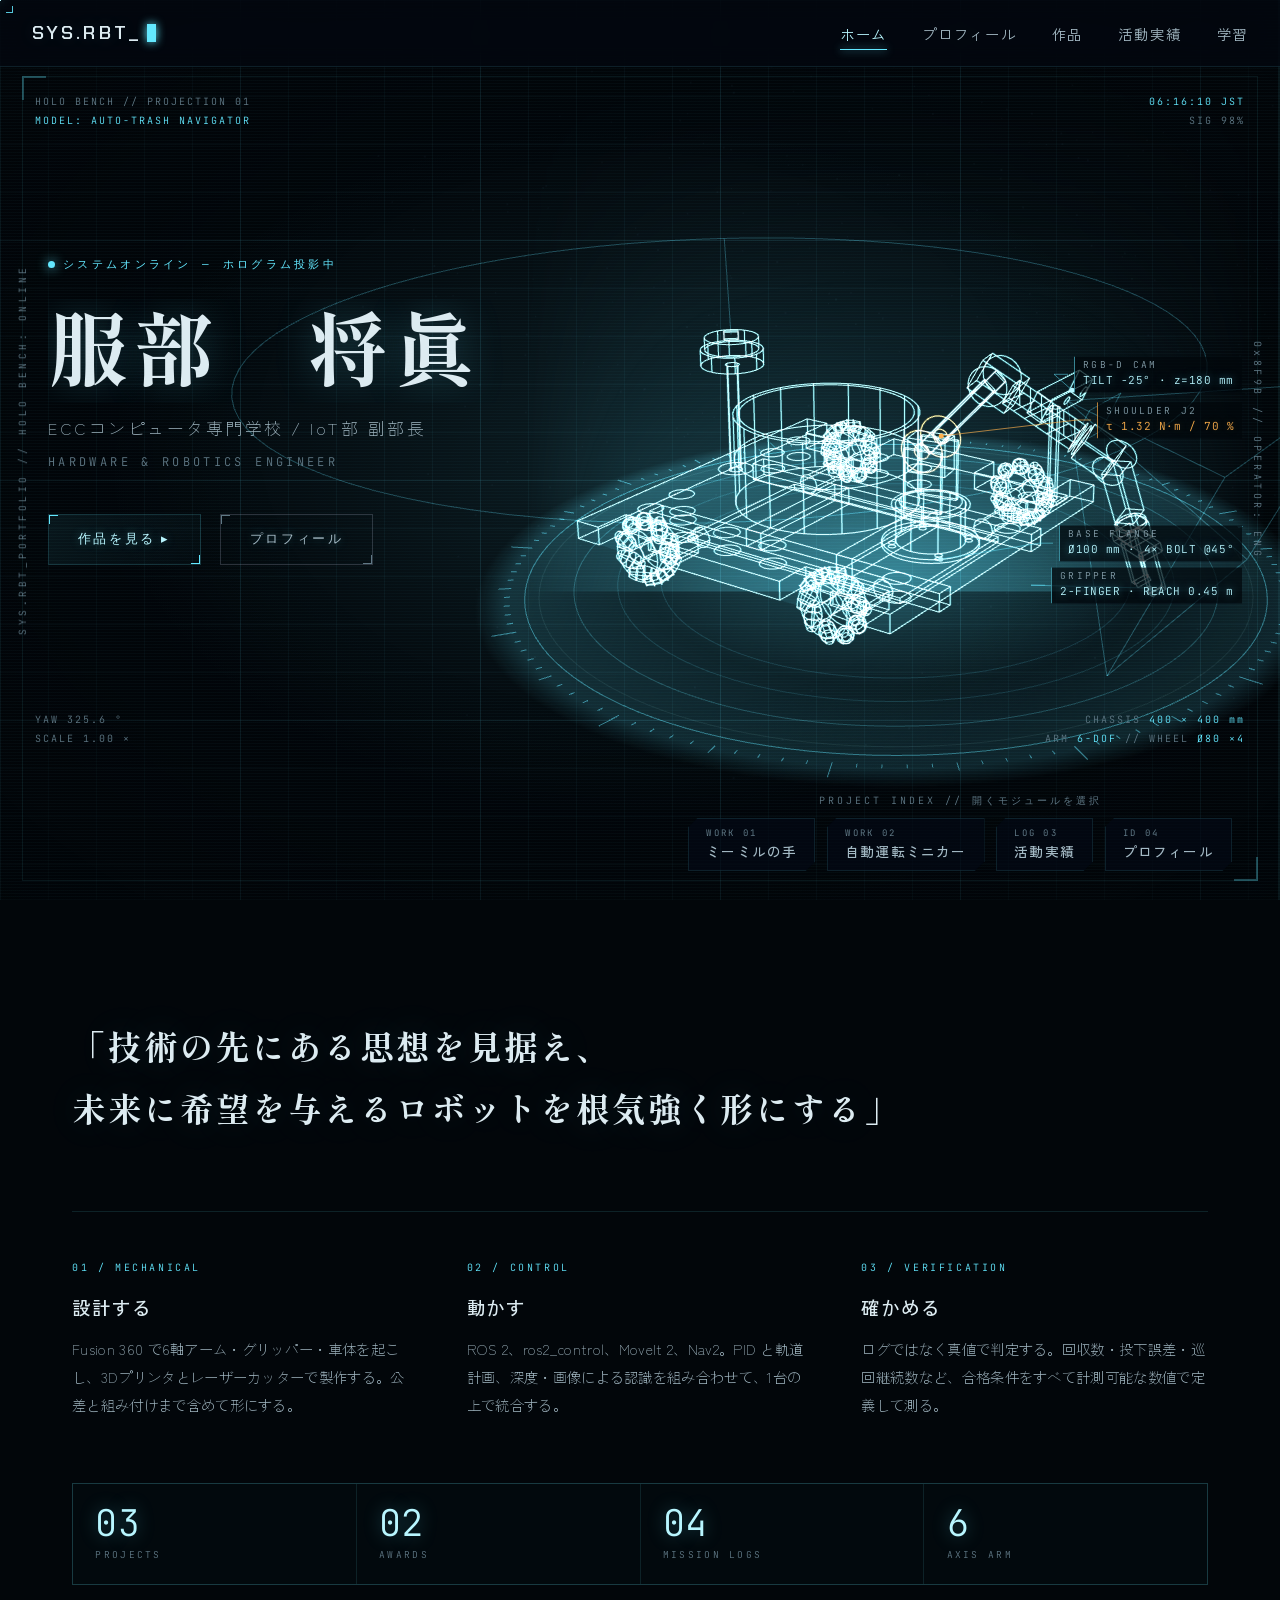
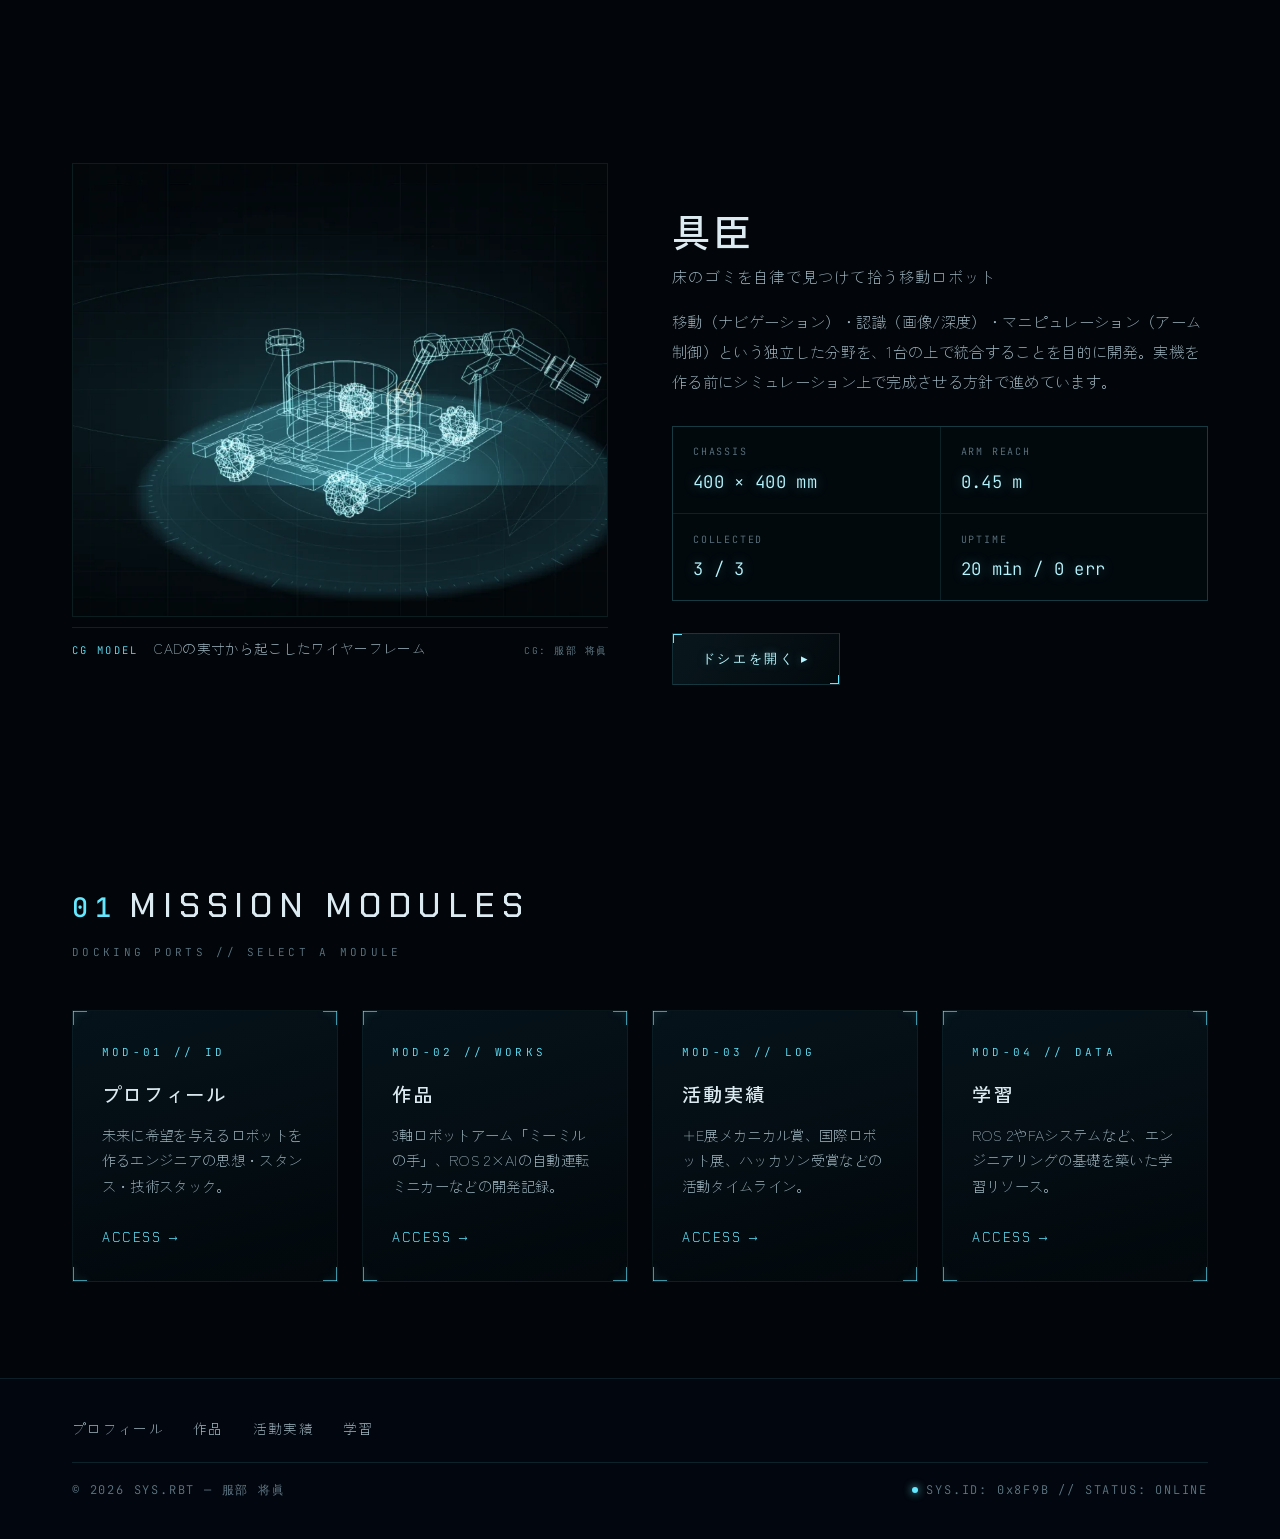
==== index.html @ e81dd9a9 "Home narrative, social card, structured data and a branded 404 - home: statement band (lead + 設計/動かす" ====
<!DOCTYPE html>
<html lang="ja">
<head>
    <script>document.documentElement.classList.add('js');setTimeout(function(){document.body&&document.body.classList.add('is-loaded')},2500)</script>
    <meta charset="UTF-8">
    <meta name="viewport" content="width=device-width, initial-scale=1.0">
    <title>服部 将眞 — ハードウェア＆ロボティクス ポートフォリオ | SYS.RBT</title>
    <link rel="preconnect" href="https://fonts.googleapis.com">
    <link rel="preconnect" href="https://fonts.gstatic.com" crossorigin>
    <link href="https://fonts.googleapis.com/css2?family=Chakra+Petch:wght@400;600&family=JetBrains+Mono:wght@400&family=Shippori+Mincho:wght@700&family=Zen+Kaku+Gothic+Antique:wght@300;500;700&display=swap" rel="stylesheet">
    <link rel="stylesheet" href="assets/css/style.css?v=17">
    <meta name="description" content="自律移動ロボット・6軸アーム・自動運転ミニカーを設計から制御まで作るハードウェアエンジニアのポートフォリオ。実寸から起こした3Dモデルを投影するホログラム作業台。">
    <link rel="canonical" href="https://portfolio-weld-three-44.vercel.app/">
    <meta name="theme-color" content="#02060a">
    <link rel="icon" href="assets/favicon.svg" type="image/svg+xml">
    <meta property="og:type" content="website">
    <meta property="og:site_name" content="SYS.RBT">
    <meta property="og:locale" content="ja_JP">
    <meta property="og:title" content="服部 将眞 — ハードウェア＆ロボティクス ポートフォリオ | SYS.RBT">
    <meta property="og:description" content="自律移動ロボット・6軸アーム・自動運転ミニカーを設計から制御まで作るハードウェアエンジニアのポートフォリオ。実寸から起こした3Dモデルを投影するホログラム作業台。">
    <meta property="og:url" content="https://portfolio-weld-three-44.vercel.app/">
    <meta property="og:image" content="https://portfolio-weld-three-44.vercel.app/assets/images/og.jpg">
    <meta property="og:image:width" content="1200">
    <meta property="og:image:height" content="630">
    <meta property="og:image:alt" content="服部 将眞 — ハードウェア＆ロボティクス エンジニア。自作ロボットのワイヤーフレームモデル">
    <meta name="twitter:card" content="summary_large_image">
    <meta name="twitter:title" content="服部 将眞 — ハードウェア＆ロボティクス ポートフォリオ | SYS.RBT">
    <meta name="twitter:description" content="自律移動ロボット・6軸アーム・自動運転ミニカーを設計から制御まで作るハードウェアエンジニアのポートフォリオ。実寸から起こした3Dモデルを投影するホログラム作業台。">
    <meta name="twitter:image" content="https://portfolio-weld-three-44.vercel.app/assets/images/og.jpg">
    <script type="application/ld+json">
{
  "@context": "https://schema.org",
  "@graph": [
    {
      "@type": "Person",
      "name": "服部 将眞",
      "jobTitle": "ハードウェア＆ロボティクス エンジニア",
      "url": "https://portfolio-weld-three-44.vercel.app/",
      "image": "https://portfolio-weld-three-44.vercel.app/assets/images/og.jpg",
      "affiliation": {
        "@type": "EducationalOrganization",
        "name": "ECCコンピュータ専門学校"
      },
      "knowsAbout": [
        "ROS 2",
        "ロボットアーム",
        "自律移動ロボット",
        "組込み開発",
        "機構設計 (CAD)",
        "制御工学"
      ],
      "sameAs": [
        "https://github.com/hattoir"
      ]
    },
    {
      "@type": "WebSite",
      "name": "SYS.RBT",
      "url": "https://portfolio-weld-three-44.vercel.app/",
      "inLanguage": "ja"
    }
  ]
}
    </script>
</head>
<body>
    <a class="skip-link" href="#main">本文へスキップ</a>
    <div class="grid-background"></div>
    <div class="bg-vignette"></div>

    <div class="side-label-left">SYS.RBT_PORTFOLIO // HOLO BENCH: ONLINE</div>
    <div class="side-label-right">0x8F9B // OPERATOR: ENG</div>

    <nav class="navbar">
        <div class="nav-container">
            <a href="index.html" class="logo">
                <span class="logo-text">SYS.RBT_</span>
                <span class="cursor"></span>
            </a>
            <ul class="nav-links">
                <li><a href="index.html" class="active">ホーム</a></li>
                <li><a href="profile.html">プロフィール</a></li>
                <li><a href="works.html">作品</a></li>
                <li><a href="activities.html">活動実績</a></li>
                <li><a href="learning.html">学習</a></li>
            </ul>
            <div class="hamburger">
                <div class="line1"></div>
                <div class="line2"></div>
                <div class="line3"></div>
            </div>
        </div>
    </nav>

    <main id="main" class="home-main">
        <section class="hero" id="home">
            <!-- 3D view: wireframe robot on the holo projector (holo-scene.js).
                 Part labels (SVG leader lines) and the no-WebGL fallback are injected by JS. -->
            <div id="dock-canvas" class="holo-stage"></div>

            <div class="hud-frame"></div>

            <div class="hud-readout hud-tl">
                HOLO BENCH // PROJECTION 01<br>
                <span class="hud-strong">MODEL: AUTO-TRASH NAVIGATOR</span>
            </div>
            <div class="hud-readout hud-tr">
                <span class="hud-dyn hud-strong" data-hud="clock">--:--:-- JST</span><br>
                <span class="hud-dyn" data-hud="sig">SIG --%</span>
            </div>
            <div class="hud-readout hud-bl">
                <span data-holo="yaw">YAW&nbsp;&nbsp;---.- °</span><br>
                <span data-holo="zoom">SCALE -.-- ×</span>
            </div>
            <div class="hud-readout hud-br">
                CHASSIS <span class="hud-strong">400 × 400 mm</span><br>
                ARM <span class="hud-strong">6-DOF</span> // WHEEL <span class="hud-strong">Ø80 ×4</span>
            </div>

            <div class="hero-ui">
                <div class="system-status">
                    <span class="status-dot"></span> システムオンライン — ホログラム投影中
                </div>
                <h1 class="hero-title glitch" data-text="服部　将眞">服部　将眞</h1>
                <p class="hero-subtitle">
                    ECCコンピュータ専門学校 / IoT部 副部長
                    <span class="hero-sub-en">Hardware &amp; Robotics Engineer</span>
                </p>
                <div class="hero-cta">
                    <a href="works.html" class="btn-holo">作品を見る ▸</a>
                    <a href="profile.html" class="btn-holo btn-ghost">プロフィール</a>
                </div>
            </div>

            <!-- Destination selector: explicit navigation UI synced with the 3D panels -->
            <div class="dock-nav" id="dock-nav">
                <div class="dock-nav-label">PROJECT INDEX // 開くモジュールを選択</div>
                <div class="dock-nav-btns" id="dock-nav-btns"></div>
            </div>
            <div class="scroll-indicator"></div>
        </section>
        <!-- STATEMENT -->
        <section class="section-block statement-block">
            <div class="container">
                <h2 class="sr-only">エンジニアリングの進め方</h2>
                <p class="statement-lead fade-in">「技術の先にある思想を見据え、<br>未来に希望を与えるロボットを根気強く形にする」</p>
                <div class="statement-cols">
                    <div class="statement-col fade-in">
                        <span class="sc-key">01 / MECHANICAL</span>
                        <h3 class="sc-title">設計する</h3>
                        <p class="sc-desc">Fusion 360 で6軸アーム・グリッパー・車体を起こし、3Dプリンタとレーザーカッターで製作する。公差と組み付けまで含めて形にする。</p>
                    </div>
                    <div class="statement-col fade-in">
                        <span class="sc-key">02 / CONTROL</span>
                        <h3 class="sc-title">動かす</h3>
                        <p class="sc-desc">ROS 2、ros2_control、MoveIt 2、Nav2。PID と軌道計画、深度・画像による認識を組み合わせて、1台の上で統合する。</p>
                    </div>
                    <div class="statement-col fade-in">
                        <span class="sc-key">03 / VERIFICATION</span>
                        <h3 class="sc-title">確かめる</h3>
                        <p class="sc-desc">ログではなく真値で判定する。回収数・投下誤差・巡回継続数など、合格条件をすべて計測可能な数値で定義して測る。</p>
                    </div>
                </div>
                <div class="tally fade-in">
                    <div class="tally-cell"><span class="tally-num">03</span><span class="tally-key">PROJECTS</span></div>
                    <div class="tally-cell"><span class="tally-num">02</span><span class="tally-key">AWARDS</span></div>
                    <div class="tally-cell"><span class="tally-num">04</span><span class="tally-key">MISSION LOGS</span></div>
                    <div class="tally-cell"><span class="tally-num">6</span><span class="tally-key">AXIS ARM</span></div>
                </div>
            </div>
        </section>

        <!-- FEATURED BUILD -->
        <section class="section-block featured-block">
            <div class="container featured-grid">
                <figure class="featured-plate fade-in">
                    <img src="assets/images/opt/gushin-model-1400.webp"
                        srcset="assets/images/opt/gushin-model-800.webp 800w, assets/images/opt/gushin-model-1400.webp 1400w"
                        sizes="(max-width: 900px) 92vw, 620px" width="1400" height="1185"
                        loading="lazy" decoding="async" alt="具臣 実寸ワイヤーフレームモデル">
                    <figcaption class="plate-cap">
                        <span class="plate-id">CG MODEL</span>
                        <span class="plate-text">CADの実寸から起こしたワイヤーフレーム</span>
                        <span class="plate-credit">CG: 服部 将眞</span>
                    </figcaption>
                </figure>
                <div class="featured-body">
                    <p class="section-sub fade-in">FEATURED BUILD // ATN-01</p>
                    <h2 class="featured-title fade-in">具臣<span>床のゴミを自律で見つけて拾う移動ロボット</span></h2>
                    <p class="featured-desc fade-in">移動（ナビゲーション）・認識（画像/深度）・マニピュレーション（アーム制御）という独立した分野を、1台の上で統合することを目的に開発。実機を作る前にシミュレーション上で完成させる方針で進めています。</p>
                    <div class="spec-grid fade-in">
                        <div class="spec-cell"><div class="spec-key">CHASSIS</div><div class="spec-val">400 × 400 mm</div></div>
                        <div class="spec-cell"><div class="spec-key">ARM REACH</div><div class="spec-val">0.45 m</div></div>
                        <div class="spec-cell"><div class="spec-key">COLLECTED</div><div class="spec-val">3 / 3</div></div>
                        <div class="spec-cell"><div class="spec-key">UPTIME</div><div class="spec-val">20 min / 0 err</div></div>
                    </div>
                    <a href="works.html#modal-gushin" class="btn-holo fade-in">ドシエを開く ▸</a>
                </div>
            </div>
        </section>


        <!-- MISSION MODULES -->
        <section class="section-block">
            <div class="container">
                <h2 class="section-heading fade-in"><span class="sec-num">01</span>Mission Modules</h2>
                <p class="section-sub fade-in">DOCKING PORTS // SELECT A MODULE</p>

                <div class="module-grid">
                    <a href="profile.html" class="module-card fade-in">
                        <span class="module-num">MOD-01 // ID</span>
                        <h3 class="module-title">プロフィール</h3>
                        <p class="module-desc">未来に希望を与えるロボットを作るエンジニアの思想・スタンス・技術スタック。</p>
                        <span class="view-link">ACCESS <span class="arrow">→</span></span>
                    </a>
                    <a href="works.html" class="module-card fade-in">
                        <span class="module-num">MOD-02 // WORKS</span>
                        <h3 class="module-title">作品</h3>
                        <p class="module-desc">3軸ロボットアーム「ミーミルの手」、ROS 2×AIの自動運転ミニカーなどの開発記録。</p>
                        <span class="view-link">ACCESS <span class="arrow">→</span></span>
                    </a>
                    <a href="activities.html" class="module-card fade-in">
                        <span class="module-num">MOD-03 // LOG</span>
                        <h3 class="module-title">活動実績</h3>
                        <p class="module-desc">＋E展メカニカル賞、国際ロボット展、ハッカソン受賞などの活動タイムライン。</p>
                        <span class="view-link">ACCESS <span class="arrow">→</span></span>
                    </a>
                    <a href="learning.html" class="module-card fade-in">
                        <span class="module-num">MOD-04 // DATA</span>
                        <h3 class="module-title">学習</h3>
                        <p class="module-desc">ROS 2やFAシステムなど、エンジニアリングの基礎を築いた学習リソース。</p>
                        <span class="view-link">ACCESS <span class="arrow">→</span></span>
                    </a>
                </div>
            </div>
        </section>
    </main>

    <footer class="footer">
        <div class="container">
            <nav class="footer-nav" aria-label="サイト内リンク"><a href="profile.html">プロフィール</a><a href="works.html">作品</a><a href="activities.html">活動実績</a><a href="learning.html">学習</a></nav>
            <div class="footer-meta">
                <p>&copy; <span id="year"></span> SYS.RBT — 服部 将眞</p>
                <div class="system-id"><i class="ps-dot"></i>SYS.ID: 0x8F9B // STATUS: ONLINE</div>
            </div>
        </div>
    </footer>
    <script defer src="assets/js/main.js"></script>
    <script defer src="assets/js/scene-boot.js"></script>
    <script defer src="assets/js/motion.js"></script>
</body>
</html>
---- assets/css/style.css ----
/* ==========================================================================
   HOLO WORKBENCH — HARDWARE & ROBOTICS PORTFOLIO
   (Stark-lab style projection bench: cyan hologram, amber warnings,
    drafting grid + scanlines, L-bracket panels)
   ========================================================================== */


:root {
    /* Colors — holo workbench: near-black bench + projected cyan + amber warnings */
    --bg: #02060a;
    --bg-2: #041017;
    --bg-3: #071821;
    --steel: #dcebf1;          /* body text  */
    --steel-dim: #a4bac5;      /* paragraph text (kept at >= old contrast) */
    --steel-dark: #5f7885;     /* labels / meta */
    --accent: #63e8ff;         /* hologram */
    --accent-bright: #b8f6ff;
    --accent-glow: rgba(99, 232, 255, 0.16);
    --accent-rgb: 99, 232, 255;
    --ember: #ffb14d;          /* amber: warnings / emphasis (was orange ember) */
    --amber: var(--ember);
    --amber-glow: rgba(255, 177, 77, 0.18);
    --earth-blue: #4a8fd4;
    --earth-glow: rgba(74, 143, 212, 0.12);
    --ink: #02060a;

    /* Lines & Borders */
    --line: rgba(99, 232, 255, 0.11);
    --line-strong: rgba(99, 232, 255, 0.30);
    --bracket: rgba(99, 232, 255, 0.62);   /* L-shaped panel corners */
    --bracket-size: 14px;

    /* Surfaces */
    --panel-bg: linear-gradient(165deg, rgba(6, 20, 28, 0.93), rgba(2, 8, 12, 0.96));

    /* Drafting textures */
    --grid-size: 48px;
    --grid-line: rgba(99, 232, 255, 0.045);
    --scan-line: rgba(99, 232, 255, 0.028);

    /* Typography */
    --font-display: 'Chakra Petch', sans-serif;
    --font-jp-serif: 'Shippori Mincho', serif;
    --font-jp-sans: 'Zen Kaku Gothic Antique', sans-serif;
    --font-mono: 'JetBrains Mono', monospace;

    /* Transitions */
    --transition-fast: 0.3s cubic-bezier(0.25, 0.46, 0.45, 0.94);
    --transition-medium: 0.5s cubic-bezier(0.25, 0.46, 0.45, 0.94);
    --transition-slow: 0.8s cubic-bezier(0.25, 0.46, 0.45, 0.94);

    --z-bg: -2;
    --z-bg-overlay: -1;
    --z-normal: 1;
    --z-nav: 100;
    --z-modal: 1000;
}

/* === BASE === */
* { margin: 0; padding: 0; box-sizing: border-box; }
html { scroll-behavior: smooth; }

body {
    background: var(--bg);
    color: var(--steel);
    font-family: var(--font-jp-sans);
    font-weight: 300;
    line-height: 1.7;
    overflow-x: hidden;
    -webkit-font-smoothing: antialiased;
    letter-spacing: 0.02em;
}

::selection { background: var(--accent); color: var(--ink); }

/* (old film grain removed — the bench uses scanlines + drafting grid instead,
   both rendered BEHIND content so paragraphs are never overlaid) */

h1, h2, h3, h4, h5, h6 { color: var(--steel); font-weight: 500; }
a { text-decoration: none; color: inherit; transition: color var(--transition-fast); }
img, video { max-width: 100%; }

.container { max-width: 1200px; margin: 0 auto; padding: 0 2rem; }

/* ==========================================================================
   3D BACKGROUND CANVASES
   ========================================================================== */
#space-bg {
    position: fixed; inset: 0;
    z-index: var(--z-bg);
    pointer-events: none;
}
#space-bg canvas { display: block; width: 100%; height: 100%; }

/* Bench surface: CAD drafting grid (48px, with 5-cell major lines) + central projector bloom */
.grid-background {
    position: fixed; top: 0; left: 0;
    width: 100vw; height: 100vh;
    z-index: calc(var(--z-bg) - 1); pointer-events: none;
    background:
        radial-gradient(ellipse 60% 55% at 50% 52%, rgba(var(--accent-rgb), 0.10), rgba(var(--accent-rgb), 0.03) 45%, transparent 70%),
        linear-gradient(rgba(var(--accent-rgb), 0.07) 1px, transparent 1px) 0 0 / calc(var(--grid-size) * 5) calc(var(--grid-size) * 5),
        linear-gradient(90deg, rgba(var(--accent-rgb), 0.07) 1px, transparent 1px) 0 0 / calc(var(--grid-size) * 5) calc(var(--grid-size) * 5),
        linear-gradient(var(--grid-line) 1px, transparent 1px) 0 0 / var(--grid-size) var(--grid-size),
        linear-gradient(90deg, var(--grid-line) 1px, transparent 1px) 0 0 / var(--grid-size) var(--grid-size),
        var(--bg);
}

/* Scanlines (1px on / 3px period) + vignette — sits above the 3D canvas, below all content */
.bg-vignette {
    position: fixed; inset: 0;
    z-index: var(--z-bg-overlay); pointer-events: none;
    background:
        repeating-linear-gradient(0deg, var(--scan-line) 0 1px, transparent 1px 3px),
        radial-gradient(ellipse at 50% 48%, transparent 42%, rgba(1, 4, 7, 0.62) 100%);
}

/* ==========================================================================
   HOLO PANEL PRIMITIVES — L-brackets + scan sweep
   ::before = four L-shaped corners (drawn with 8 gradients, no frame line)
   ::after  = a horizontal scan line that drops through the panel
   ========================================================================== */
.card::before, .module-card::before, .timeline-item::before,
.profile-card::before, .modal-container::before, .profile-catchphrase::before {
    content: ""; position: absolute; inset: 0; pointer-events: none; z-index: 3;
    --b: var(--bracket); --s: var(--bracket-size);
    background:
        linear-gradient(var(--b), var(--b)) top left / var(--s) 1px no-repeat,
        linear-gradient(var(--b), var(--b)) top left / 1px var(--s) no-repeat,
        linear-gradient(var(--b), var(--b)) top right / var(--s) 1px no-repeat,
        linear-gradient(var(--b), var(--b)) top right / 1px var(--s) no-repeat,
        linear-gradient(var(--b), var(--b)) bottom left / var(--s) 1px no-repeat,
        linear-gradient(var(--b), var(--b)) bottom left / 1px var(--s) no-repeat,
        linear-gradient(var(--b), var(--b)) bottom right / var(--s) 1px no-repeat,
        linear-gradient(var(--b), var(--b)) bottom right / 1px var(--s) no-repeat;
    filter: drop-shadow(0 0 3px rgba(var(--accent-rgb), 0.55));
    transition: filter var(--transition-fast), opacity var(--transition-fast);
}
.card:hover::before, .module-card:hover::before, .timeline-item:hover::before {
    --b: rgba(var(--accent-rgb), 0.95);
    filter: drop-shadow(0 0 5px rgba(var(--accent-rgb), 0.8));
}

/* the sweep is a background band moved inside the element's own box,
   so it never spills outside (timeline dots live outside the item box) */
.card::after, .module-card::after, .timeline-item::after, .modal-container::after {
    content: ""; position: absolute; inset: 0;
    pointer-events: none; z-index: 2; opacity: 0;
    --sweep: 120px;
    background: linear-gradient(180deg, transparent 0%, rgba(var(--accent-rgb), 0.05) 70%, rgba(var(--accent-rgb), 0.26) 98%, rgba(var(--accent-rgb), 0.7) 100%)
        0 calc(0% - var(--sweep)) / 100% var(--sweep) no-repeat;
    mix-blend-mode: screen;
}
/* panel materialises: one sweep top → bottom when it appears */
.card.appear::after, .module-card.appear::after,
.appear > .timeline-item::after, .modal-container.appear::after {
    animation: holoScanIn 1.1s cubic-bezier(0.4, 0, 0.2, 1) 0.1s 1 both;
}
/* hover: a quieter sweep (different keyframe name so it restarts) */
.card:hover::after, .module-card:hover::after, .appear > .timeline-item:hover::after,
.timeline-item:hover::after {
    animation: holoScanHover 1.3s cubic-bezier(0.4, 0, 0.2, 1) 1 both;
}
@keyframes holoScanIn {
    0% { background-position: 0 calc(0% - var(--sweep)); opacity: 1; }
    85% { opacity: 1; }
    100% { background-position: 0 calc(100% + var(--sweep)); opacity: 0; }
}
@keyframes holoScanHover {
    0% { background-position: 0 calc(0% - var(--sweep)); opacity: 0.55; }
    85% { opacity: 0.55; }
    100% { background-position: 0 calc(100% + var(--sweep)); opacity: 0; }
}

/* Numeric readouts: always monospace, tabular, with units */
.readout, .num {
    font-family: var(--font-mono);
    font-variant-numeric: tabular-nums;
    letter-spacing: 0.04em;
}
.readout .unit, .num .unit { color: var(--steel-dark); margin-left: 0.25em; font-size: 0.85em; }

/* Progress / load bars that extend on appear */
.holo-bar {
    position: relative; height: 3px; width: 100%;
    background: rgba(var(--accent-rgb), 0.10);
    overflow: hidden;
}
.holo-bar > i {
    position: absolute; inset: 0 auto 0 0; width: var(--v, 60%);
    background: var(--accent);
    box-shadow: 0 0 8px var(--accent);
    transform-origin: left center;
    animation: barGrow 1.4s cubic-bezier(0.2, 0.7, 0.2, 1) 0.3s both;
}
@keyframes barGrow { from { transform: scaleX(0); } to { transform: scaleX(1); } }

/* ==========================================================================
   SIDE LABELS
   ========================================================================== */
.side-label-left, .side-label-right {
    position: fixed; top: 50%;
    font-family: var(--font-mono);
    font-size: 10px; letter-spacing: 0.35em;
    color: var(--steel-dark);
    z-index: var(--z-nav);
    pointer-events: none;
    white-space: nowrap;
}
.side-label-left { left: 14px; transform: rotate(180deg) translateY(50%); writing-mode: vertical-rl; }
.side-label-right { right: 14px; transform: translateY(-50%); writing-mode: vertical-rl; }

@media (max-width: 900px) { .side-label-left, .side-label-right { display: none; } }

/* ==========================================================================
   NAVBAR
   ========================================================================== */
.navbar {
    position: fixed; top: 0; left: 0; width: 100%;
    z-index: var(--z-nav);
    background: rgba(3, 7, 16, 0.72);
    backdrop-filter: blur(14px);
    -webkit-backdrop-filter: blur(14px);
    border-bottom: 1px solid var(--line);
    transition: transform var(--transition-fast), box-shadow var(--transition-fast);
}

.nav-container {
    max-width: 1300px; margin: 0 auto;
    display: flex; align-items: center; justify-content: space-between;
    padding: 1.1rem 2rem;
}

.logo { display: flex; align-items: center; }
.logo-text {
    font-family: var(--font-display);
    font-weight: 600; font-size: 1.15rem;
    letter-spacing: 0.18em; color: var(--steel);
    text-shadow: 0 0 18px var(--accent-glow);
}
.cursor {
    display: inline-block; width: 9px; height: 1.1em;
    background: var(--accent); margin-left: 5px;
    animation: blink 1.1s steps(1) infinite;
    box-shadow: 0 0 10px var(--accent);
}
@keyframes blink { 50% { opacity: 0; } }

.nav-links { display: flex; list-style: none; gap: 2.2rem; }
.nav-links a {
    font-family: var(--font-jp-sans);
    font-size: 0.9rem; font-weight: 400;
    letter-spacing: 0.12em; color: var(--steel-dim);
    position: relative; padding: 4px 0;
}
.nav-links a::after {
    content: ""; position: absolute; left: 0; bottom: -2px;
    width: 0; height: 1px; background: var(--accent);
    box-shadow: 0 0 8px var(--accent);
    transition: width var(--transition-fast);
}
.nav-links a:hover, .nav-links a.active { color: var(--accent-bright); }
.nav-links a:hover::after, .nav-links a.active::after { width: 100%; }

.hamburger { display: none; cursor: pointer; z-index: calc(var(--z-nav) + 1); }
.hamburger div {
    width: 24px; height: 2px; margin: 5px 0;
    background: var(--steel); transition: all 0.3s ease;
}

/* ==========================================================================
   INDEX — 3D DOCK HERO
   ========================================================================== */
.home-main { position: relative; }

.hero {
    position: relative;
    min-height: 100vh;
    overflow: hidden;
}

#dock-canvas {
    position: absolute; inset: 0;
    z-index: 0;
}
#dock-canvas canvas { display: block; width: 100%; height: 100%; }

.hero-ui {
    position: relative; z-index: 2;
    min-height: 100vh;
    display: flex; flex-direction: column; justify-content: center;
    max-width: 1300px; margin: 0 auto;
    padding: 7rem 3rem 26vh;
    pointer-events: none;
}
.hero-ui a, .hero-ui .btn-holo { pointer-events: auto; }

.system-status {
    display: inline-flex; align-items: center; gap: 8px;
    font-family: var(--font-mono); font-size: 11px;
    letter-spacing: 0.3em; color: var(--accent);
    margin-bottom: 1.6rem;
}
.status-dot {
    width: 7px; height: 7px; border-radius: 50%;
    background: var(--accent);
    box-shadow: 0 0 12px var(--accent);
    animation: pulse 2s ease-in-out infinite;
}
@keyframes pulse { 50% { opacity: 0.35; } }

.hero-title {
    font-family: var(--font-jp-serif);
    font-size: clamp(2.6rem, 7vw, 5rem);
    font-weight: 700; letter-spacing: 0.08em;
    line-height: 1.15;
    text-shadow: 0 0 40px rgba(99, 232, 255, 0.25);
    max-width: 60%;
}
.hero-subtitle {
    margin-top: 1.4rem;
    font-family: var(--font-jp-sans);
    font-size: 1.05rem; letter-spacing: 0.15em;
    color: var(--steel-dim);
    max-width: 60%;
}
.hero-sub-en {
    display: block; margin-top: 0.6rem;
    font-family: var(--font-mono); font-size: 12px;
    letter-spacing: 0.28em; color: var(--steel-dark);
    text-transform: uppercase;
}

.hero-cta { margin-top: 2.6rem; display: flex; gap: 1.2rem; flex-wrap: wrap; }

.btn-holo {
    display: inline-flex; align-items: center; gap: 10px;
    font-family: var(--font-display); font-size: 13px;
    letter-spacing: 0.2em; text-transform: uppercase;
    color: var(--accent-bright);
    padding: 0.85rem 1.8rem;
    border: 1px solid rgba(var(--accent-rgb), 0.16);
    background: linear-gradient(120deg, rgba(var(--accent-rgb), 0.08), rgba(var(--accent-rgb), 0.02));
    transition: all var(--transition-fast);
    position: relative; overflow: hidden;
    text-shadow: 0 0 10px rgba(var(--accent-rgb), 0.35);
}
.btn-holo::after {
    content: ""; position: absolute; inset: 0; pointer-events: none;
    --b: var(--accent); --s: 9px;
    background:
        linear-gradient(var(--b), var(--b)) top left / var(--s) 1px no-repeat,
        linear-gradient(var(--b), var(--b)) top left / 1px var(--s) no-repeat,
        linear-gradient(var(--b), var(--b)) bottom right / var(--s) 1px no-repeat,
        linear-gradient(var(--b), var(--b)) bottom right / 1px var(--s) no-repeat;
}
.btn-holo.btn-ghost::after { --b: var(--steel-dark); }
.btn-holo::before {
    content: ""; position: absolute; top: 0; left: -80%;
    width: 60%; height: 100%;
    background: linear-gradient(100deg, transparent, rgba(184, 246, 255, 0.18), transparent);
    transition: left 0.6s ease;
}
.btn-holo:hover { border-color: var(--accent); box-shadow: 0 0 24px var(--accent-glow), inset 0 0 20px rgba(99,232,255,0.06); }
.btn-holo:hover::before { left: 120%; }
.btn-holo.btn-ghost { color: var(--steel-dim); border-color: rgba(163, 173, 196, 0.25); background: transparent; }
.btn-holo.btn-ghost:hover { color: var(--steel); border-color: var(--steel-dim); box-shadow: none; }

/* HUD corner readouts */
.hud-readout {
    position: absolute; z-index: 3;
    font-family: var(--font-mono); font-size: 10px;
    letter-spacing: 0.2em; color: var(--steel-dark);
    line-height: 1.9; pointer-events: none;
}
.hud-readout .hud-strong { color: var(--accent); }
.hud-tl { top: 92px; left: 2.2rem; }
.hud-tr { top: 92px; right: 2.2rem; text-align: right; }
.hud-bl { bottom: calc(24vh + 1.2rem); left: 2.2rem; }
.hud-br { bottom: calc(24vh + 1.2rem); right: 2.2rem; text-align: right; }

.hud-frame {
    position: absolute; z-index: 2; inset: 76px 1.4rem 1.2rem; pointer-events: none;
    border: 1px solid rgba(99, 232, 255, 0.08);
}
.hud-frame::before, .hud-frame::after {
    content: ""; position: absolute; width: 22px; height: 22px;
    border-color: var(--line-strong); border-style: solid;
}
.hud-frame::before { top: -1px; left: -1px; border-width: 2px 0 0 2px; }
.hud-frame::after { bottom: -1px; right: -1px; border-width: 0 2px 2px 0; }

/* Destination selector — sits on the cockpit console touchscreen */
.dock-nav {
    position: absolute; bottom: 3.2vh; left: 50%;
    transform: translateX(-50%);
    z-index: 5;
    display: flex; flex-direction: column; align-items: center; gap: 0.55rem;
    width: min(50vw, 700px);
}
.dock-nav-label {
    font-family: var(--font-mono); font-size: 10px;
    letter-spacing: 0.3em; color: var(--steel-dark);
    text-align: center;
}
.dock-nav-btns {
    display: flex; gap: 0.7rem; flex-wrap: wrap; justify-content: center;
}
.dock-nav-btn {
    display: flex; flex-direction: column; align-items: flex-start; gap: 2px;
    padding: 0.55rem 1.1rem;
    background: rgba(4, 10, 22, 0.65);
    border: 1px solid var(--line);
    color: var(--steel-dim);
    cursor: pointer;
    font-family: inherit;
    clip-path: polygon(10px 0, 100% 0, 100% calc(100% - 10px), calc(100% - 10px) 100%, 0 100%, 0 10px);
    transition: all var(--transition-fast);
    backdrop-filter: blur(6px);
}
.dock-nav-btn .dnb-tag {
    font-family: var(--font-mono); font-size: 9px;
    letter-spacing: 0.25em; color: var(--steel-dark);
    transition: color var(--transition-fast);
}
.dock-nav-btn .dnb-title {
    font-family: var(--font-jp-sans); font-size: 0.85rem;
    font-weight: 500; letter-spacing: 0.08em;
}
.dock-nav-btn:hover {
    border-color: var(--line-strong);
    color: var(--steel);
    box-shadow: 0 0 18px var(--accent-glow);
    transform: translateY(-2px);
}
.dock-nav-btn.active {
    border-color: var(--accent);
    color: var(--accent-bright);
    background: rgba(99, 232, 255, 0.1);
    box-shadow: 0 0 24px var(--accent-glow), inset 0 0 14px rgba(99, 232, 255, 0.08);
}
.dock-nav-btn.active .dnb-tag { color: var(--accent); }
.dock-nav-btn.active .dnb-title::after {
    content: " ▶";
    font-size: 0.7em;
    animation: pulse 1.4s ease-in-out infinite;
}

.scroll-indicator {
    display: none; /* the cockpit console occupies the bottom edge */
    position: absolute; bottom: 2rem; left: 50%;
    transform: translateX(-50%); z-index: 3;
    width: 1px; height: 44px;
    background: linear-gradient(to bottom, var(--accent), transparent);
    pointer-events: none;
}
.scroll-indicator::before {
    content: ""; position: absolute; top: 0; left: -2px;
    width: 5px; height: 5px; border-radius: 50%;
    background: var(--accent); box-shadow: 0 0 10px var(--accent);
    animation: scrollDrop 2s ease-in infinite;
}
@keyframes scrollDrop { 0% { top: 0; opacity: 1; } 80% { top: 38px; opacity: 0; } 100% { top: 0; opacity: 0; } }

/* (cockpit overlay + lock-on tag styles removed — index hero is now holo-scene.js) */

/* ==========================================================================
   INDEX — MISSION MODULE SECTIONS
   ========================================================================== */
.section-block { position: relative; z-index: var(--z-normal); padding: 6rem 0; }

.section-heading {
    font-family: var(--font-display);
    font-size: clamp(1.5rem, 3vw, 2.1rem);
    letter-spacing: 0.2em; text-transform: uppercase;
    margin-bottom: 0.6rem;
}
.section-heading .sec-num { color: var(--accent); font-family: var(--font-mono); margin-right: 12px; font-size: 0.8em; }
.section-sub {
    font-family: var(--font-mono); font-size: 11px;
    letter-spacing: 0.3em; color: var(--steel-dark);
    margin-bottom: 3rem;
}

.module-grid {
    display: grid;
    grid-template-columns: repeat(auto-fit, minmax(250px, 1fr));
    gap: 1.5rem;
}

.module-card {
    position: relative;
    padding: 2rem 1.8rem;
    border: 1px solid rgba(var(--accent-rgb), 0.06);
    background: var(--panel-bg);
    backdrop-filter: blur(6px);
    transition: transform var(--transition-fast), border-color var(--transition-fast), box-shadow var(--transition-fast);
    overflow: hidden;
}
.module-card:hover {
    transform: translateY(-2px);
    border-color: rgba(var(--accent-rgb), 0.14);
    box-shadow: 0 0 28px -8px rgba(var(--accent-rgb), 0.28), inset 0 0 24px rgba(var(--accent-rgb), 0.04);
}

.module-num {
    font-family: var(--font-mono); font-size: 11px;
    color: var(--accent); letter-spacing: 0.3em;
    margin-bottom: 1rem; display: block;
}
.module-title {
    font-family: var(--font-jp-sans); font-weight: 500;
    font-size: 1.2rem; letter-spacing: 0.1em; margin-bottom: 0.7rem;
}
.module-desc { font-size: 0.9rem; color: var(--steel-dim); line-height: 1.8; margin-bottom: 1.4rem; }

.view-link {
    font-family: var(--font-display); font-size: 13px;
    letter-spacing: 0.18em; color: var(--accent);
}
.view-link .arrow { transition: transform var(--transition-fast); display: inline-block; }
.view-link:hover .arrow { transform: translateX(6px); }
.view-link:hover { color: var(--accent-bright); }

/* ==========================================================================
   SUB PAGES — HEADER
   ========================================================================== */
.page-main {
    position: relative; z-index: var(--z-normal);
    padding-top: 8.5rem; padding-bottom: 5rem;
    min-height: 100vh;
}

.page-header { margin-bottom: 3.5rem; position: relative; }

.page-eyebrow {
    font-family: var(--font-mono); font-size: 11px;
    letter-spacing: 0.35em; color: var(--accent);
    margin-bottom: 0.9rem; text-transform: uppercase;
}
.page-title {
    font-family: var(--font-display);
    font-size: clamp(2rem, 5vw, 3.2rem);
    letter-spacing: 0.12em;
    text-shadow: 0 0 32px rgba(99, 232, 255, 0.2);
}
.page-subtitle {
    margin-top: 0.8rem;
    color: var(--steel-dim); font-size: 1rem; letter-spacing: 0.06em;
    max-width: 640px;
}
/* was an accent gradient bar — now a neutral CAD dimension line |<——>| */
.title-line {
    margin-top: 1.6rem; height: 1px; width: 180px;
    background: var(--steel-dark);
    opacity: 0.6;
    position: relative;
}
.title-line::before, .title-line::after {
    content: ""; position: absolute; top: -4px;
    width: 1px; height: 9px; background: var(--steel-dark);
}
.title-line::before { left: 0; }
.title-line::after { right: 0; }

/* Page status readout (monospace, small) */
.page-status {
    display: flex; flex-wrap: wrap; gap: 0.4rem 1.6rem;
    margin-top: 1.1rem;
    font-family: var(--font-mono); font-size: 11px;
    letter-spacing: 0.18em; color: var(--steel-dark);
    font-variant-numeric: tabular-nums;
}
.page-status > span { display: inline-flex; align-items: center; gap: 0.5em; white-space: nowrap; }
.page-status b { font-weight: 500; color: var(--accent); text-shadow: 0 0 8px rgba(var(--accent-rgb), 0.45); }
.page-status .ps-warn b { color: var(--amber); text-shadow: 0 0 8px var(--amber-glow); }
.page-status .ps-dot {
    width: 6px; height: 6px; border-radius: 50%;
    background: var(--accent); box-shadow: 0 0 8px var(--accent);
    animation: pulse 2s ease-in-out infinite;
}
.page-status .ps-warn .ps-dot { background: var(--amber); box-shadow: 0 0 8px var(--amber); }

/* ==========================================================================
   CARDS (shared)
   ========================================================================== */
.card {
    position: relative;
    border: 1px solid rgba(var(--accent-rgb), 0.06);
    background: var(--panel-bg);
    backdrop-filter: blur(6px);
    transition: transform var(--transition-fast), border-color var(--transition-fast), box-shadow var(--transition-fast);
    overflow: hidden;
}
.card:hover {
    border-color: rgba(var(--accent-rgb), 0.14);
    box-shadow: 0 0 30px -10px rgba(var(--accent-rgb), 0.3), inset 0 0 26px rgba(var(--accent-rgb), 0.035);
}
.card-content { padding: 1.8rem; }
.card-title {
    font-family: var(--font-jp-sans); font-weight: 500;
    font-size: 1.25rem; letter-spacing: 0.08em; margin-bottom: 0.7rem;
}
.card-desc { color: var(--steel-dim); font-size: 0.92rem; line-height: 1.8; }

.card-header-tech {
    font-family: var(--font-display); font-size: 13px;
    letter-spacing: 0.22em; text-transform: uppercase;
    color: var(--accent);
    padding: 1.1rem 1.8rem;
    border-bottom: 1px solid var(--line);
    background: rgba(99, 232, 255, 0.03);
}

/* ==========================================================================
   WORKS PAGE
   ========================================================================== */
.works-grid {
    display: grid;
    grid-template-columns: repeat(auto-fill, minmax(320px, 1fr));
    gap: 2rem;
}
.works-card { cursor: pointer; }
.works-card:hover { transform: translateY(-3px); }

.card-image-placeholder {
    height: 230px;
    position: relative;
    border-bottom: 1px solid var(--line) !important;
    filter: saturate(0.9);
    transition: filter var(--transition-fast);
}
.works-card:hover .card-image-placeholder { filter: saturate(1.1); }
.card-image-placeholder::after {
    content: ""; position: absolute; inset: 0;
    background: linear-gradient(180deg, transparent 55%, rgba(2, 4, 9, 0.75));
}
/* hologram scan on hover */
.works-card .card-image-placeholder::before {
    content: ""; position: absolute; inset: 0; z-index: 1;
    background: repeating-linear-gradient(0deg, rgba(99, 232, 255, 0.06) 0 1px, transparent 1px 4px);
    opacity: 0; transition: opacity var(--transition-fast);
}
.works-card:hover .card-image-placeholder::before { opacity: 1; }

/* ==========================================================================
   TIMELINE (activities)
   ========================================================================== */
.timeline-container { position: relative; padding: 1rem 0 1rem 2.4rem; max-width: 860px; }
.timeline-line {
    position: absolute; left: 7px; top: 0; bottom: 0; width: 1px;
    background: linear-gradient(to bottom, var(--accent), rgba(99, 232, 255, 0.05));
    box-shadow: 0 0 10px var(--accent-glow);
}
.timeline-item {
    position: relative; margin-bottom: 2.6rem; cursor: pointer;
    padding: 1.6rem 1.8rem;
    border: 1px solid rgba(var(--accent-rgb), 0.06);
    background: var(--panel-bg);
    transition: transform var(--transition-fast), border-color var(--transition-fast), box-shadow var(--transition-fast);
}
.timeline-item > .timeline-content, .timeline-item > .timeline-date { position: relative; z-index: 1; }
.timeline-item:hover {
    transform: translateX(3px);
    border-color: rgba(var(--accent-rgb), 0.14);
    box-shadow: 0 0 28px -10px rgba(var(--accent-rgb), 0.3), inset 0 0 24px rgba(var(--accent-rgb), 0.035);
}
.timeline-dot {
    position: absolute; left: -2.4rem; top: 2rem;
    width: 13px; height: 13px; margin-left: 1px;
    background: var(--bg); border: 2px solid var(--accent);
    border-radius: 50%; box-shadow: 0 0 12px var(--accent);
}
.timeline-date {
    font-family: var(--font-mono); font-size: 12px;
    letter-spacing: 0.25em; color: var(--accent); margin-bottom: 0.5rem;
}
.timeline-title { font-size: 1.2rem; font-weight: 500; letter-spacing: 0.08em; margin-bottom: 0.5rem; }
.timeline-desc { color: var(--steel-dim); font-size: 0.92rem; }

/* ==========================================================================
   LEARNING PAGE
   ========================================================================== */
.learning-grid {
    display: grid;
    grid-template-columns: repeat(auto-fill, minmax(320px, 1fr));
    gap: 2rem;
}
.learning-card { position: relative; }
.learning-type {
    position: absolute; top: 14px; right: 16px; z-index: 4;
    font-family: var(--font-mono); font-size: 10px;
    letter-spacing: 0.25em; color: var(--accent);
    border: 1px solid rgba(var(--accent-rgb), 0.35);
    background: rgba(var(--accent-rgb), 0.06);
    padding: 3px 10px;
    text-shadow: 0 0 8px rgba(var(--accent-rgb), 0.5);
}
.resource-link {
    display: inline-flex; align-items: center; gap: 8px;
    font-family: var(--font-mono); font-size: 12px;
    letter-spacing: 0.1em; color: var(--accent);
    margin: 0.4rem 0 1rem;
}
.resource-link:hover { color: var(--accent-bright); text-shadow: 0 0 12px var(--accent-glow); }
.learning-details { border-top: 1px solid var(--line); padding-top: 1.1rem; margin-top: 0.6rem; }
.detail-title {
    font-family: var(--font-mono); font-size: 11px;
    letter-spacing: 0.2em; color: var(--accent);
    margin: 0.9rem 0 0.35rem;
}
.content-text, .impression-text { color: var(--steel-dim); font-size: 0.92rem; line-height: 1.8; }

/* ==========================================================================
   PROFILE PAGE
   ========================================================================== */
.profile-card {
    position: relative;
    border: 1px solid rgba(var(--accent-rgb), 0.06);
    background: var(--panel-bg);
    padding: 2rem 2.2rem;
    max-width: 640px;
}
.profile-field { display: flex; align-items: baseline; gap: 1.2rem; padding: 0.7rem 0; flex-wrap: wrap; }
.profile-label {
    font-family: var(--font-mono); font-size: 11px;
    letter-spacing: 0.25em; color: var(--accent); min-width: 110px;
}
.profile-value { font-size: 1.15rem; font-weight: 500; letter-spacing: 0.08em; }
.profile-divider { height: 1px; background: var(--line); }

.profile-catchphrase {
    position: relative;
    margin: 3.5rem 0;
    padding: 2.4rem 2rem;
    /* opaque backing: the background projection must never run through the quote */
    background:
        radial-gradient(ellipse at 30% 50%, rgba(var(--accent-rgb), 0.06), transparent 70%),
        rgba(2, 8, 12, 0.88);
}
.catchphrase-text {
    font-family: var(--font-jp-serif);
    font-size: clamp(1.15rem, 2.4vw, 1.5rem);
    letter-spacing: 0.1em; line-height: 2;
}

.profile-details-grid { display: grid; gap: 1.6rem; }
.desc-text { color: var(--steel-dim); line-height: 2; font-size: 0.96rem; }

.tech-grid { display: grid; grid-template-columns: repeat(auto-fit, minmax(240px, 1fr)); gap: 2rem; }
.tech-cat-title {
    font-family: var(--font-display); font-size: 1rem;
    letter-spacing: 0.1em; color: var(--accent-bright);
    margin-bottom: 1rem; border-bottom: 1px solid var(--line);
    padding-bottom: 0.5rem;
}
.tech-tags { display: flex; flex-wrap: wrap; gap: 0.6rem; }
.tech-tag {
    font-family: var(--font-mono); font-size: 12px;
    color: var(--steel-dim);
    border: 1px solid var(--line-strong);
    background: rgba(99, 232, 255, 0.04);
    padding: 5px 12px;
    clip-path: polygon(8px 0, 100% 0, 100% calc(100% - 8px), calc(100% - 8px) 100%, 0 100%, 0 8px);
    transition: all var(--transition-fast);
}
.tech-tag:hover { color: var(--accent-bright); border-color: var(--accent); box-shadow: 0 0 14px var(--accent-glow); }
.credential-tag { color: var(--amber); border-color: rgba(255, 177, 77, 0.45); background: rgba(255, 177, 77, 0.06); }

/* ==========================================================================
   MODALS
   ========================================================================== */
.modal-overlay {
    position: fixed; inset: 0; z-index: var(--z-modal);
    background: rgba(2, 4, 9, 0.82);
    backdrop-filter: blur(8px);
    display: none; align-items: flex-start; justify-content: center;
    overflow-y: auto; padding: 4rem 1.5rem;
}
.modal-overlay.active { display: flex; }

.modal-container {
    position: relative;
    width: 100%; max-width: 860px;
    background: linear-gradient(170deg, #06151d, #03090d);
    border: 1px solid rgba(var(--accent-rgb), 0.10);
    box-shadow: 0 0 60px rgba(var(--accent-rgb), 0.10), 0 30px 80px -30px rgba(0, 0, 0, 0.9);
    opacity: 0; transform: translateY(30px) scale(0.98);
    transition: opacity 0.35s ease, transform 0.35s ease;
    overflow: hidden;
    --bracket-size: 22px;
}
.modal-container::after { --sweep: 280px; }
.modal-close { z-index: 4; }
.modal-container.appear { opacity: 1; transform: translateY(0) scale(1); }

.modal-close {
    position: absolute; top: 14px; right: 18px;
    background: none; border: 1px solid var(--line-strong);
    color: var(--steel); font-size: 1.3rem; line-height: 1;
    width: 38px; height: 38px; cursor: pointer;
    transition: all var(--transition-fast);
}
.modal-close:hover { color: var(--ink); background: var(--accent); border-color: var(--accent); box-shadow: 0 0 18px var(--accent-glow); }

.modal-header { padding: 2.4rem 2.4rem 1.4rem; border-bottom: 1px solid var(--line); }
.modal-title { font-family: var(--font-jp-sans); font-weight: 700; font-size: 1.6rem; letter-spacing: 0.08em; }
.modal-date { font-family: var(--font-mono); font-size: 12px; letter-spacing: 0.25em; color: var(--accent); margin-top: 0.5rem; }
.modal-body { padding: 2rem 2.4rem 2.8rem; }
.modal-section { margin-bottom: 2.2rem; }
.modal-subtitle {
    font-family: var(--font-display); font-size: 1rem;
    letter-spacing: 0.2em; text-transform: uppercase;
    color: var(--accent);
    border-bottom: 1px solid var(--line);
    padding-bottom: 0.5rem; margin-bottom: 1rem;
}
.modal-image-placeholder { border: 1px solid var(--line); margin-bottom: 1.6rem; }

.tech-list { list-style: none; color: var(--steel-dim); }
.tech-list li { position: relative; padding-left: 1.3rem; }
.tech-list li::before { content: "▸"; position: absolute; left: 0; color: var(--accent); }

.hover-glow:hover { box-shadow: 0 0 20px var(--accent-glow); }

/* ==========================================================================
   FOOTER
   ========================================================================== */
.footer {
    position: relative; z-index: var(--z-normal);
    border-top: 1px solid var(--line);
    background: rgba(3, 7, 16, 0.8);
    padding: 2.4rem 0;
    font-family: var(--font-mono); font-size: 12px;
    color: var(--steel-dark); letter-spacing: 0.15em;
}
.footer .container { display: flex; justify-content: space-between; align-items: center; flex-wrap: wrap; gap: 1rem; }
.system-id { color: var(--accent); opacity: 0.6; }

/* ==========================================================================
   ANIMATION HELPERS
   ========================================================================== */
.fade-in { opacity: 0; transform: translateY(26px); transition: opacity 0.8s ease, transform 0.8s ease; }
.fade-in.appear { opacity: 1; transform: translateY(0); }

/* Glitch (kept for name heading) */
.glitch { position: relative; }
.glitch::before, .glitch::after {
    content: attr(data-text);
    position: absolute; inset: 0; overflow: hidden;
    clip-path: inset(50% 0 50% 0);
    opacity: 0.75;
}
.glitch::before { color: var(--accent); animation: glitchA 3.2s infinite steps(1); transform: translateX(-2px); }
.glitch::after { color: var(--amber); animation: glitchB 2.7s infinite steps(1); transform: translateX(2px); }
@keyframes glitchA {
    0%, 92%, 100% { clip-path: inset(50% 0 50% 0); }
    93% { clip-path: inset(10% 0 74% 0); }
    95% { clip-path: inset(62% 0 20% 0); }
    97% { clip-path: inset(30% 0 55% 0); }
}
@keyframes glitchB {
    0%, 90%, 100% { clip-path: inset(50% 0 50% 0); }
    91% { clip-path: inset(70% 0 12% 0); }
    94% { clip-path: inset(22% 0 66% 0); }
    96% { clip-path: inset(48% 0 40% 0); }
}

/* ==========================================================================
   FULL-SCREEN 3D VEHICLE BACKGROUND (sub pages)
   ========================================================================== */
#vehicle-canvas {
    position: fixed; inset: 0;
    z-index: var(--z-bg);
    pointer-events: none;
    opacity: 0.6;            /* background projection — kept dim so page text stays primary */
}
#vehicle-canvas canvas { display: block; width: 100%; height: 100%; }

.vehicle-caption {
    position: fixed; right: 2.2rem; bottom: 1.6rem;
    z-index: var(--z-normal);
    display: flex; align-items: center; gap: 14px;
    padding: 0.5rem 1rem;
    border: 1px solid var(--line);
    background: rgba(3, 7, 16, 0.6);
    backdrop-filter: blur(6px);
    font-family: var(--font-mono); font-size: 10px;
    letter-spacing: 0.22em; color: var(--steel-dark);
    pointer-events: none;
    clip-path: polygon(8px 0, 100% 0, 100% calc(100% - 8px), calc(100% - 8px) 100%, 0 100%, 0 8px);
}
.vehicle-caption .vc-live {
    color: var(--accent);
    animation: pulse 2s ease-in-out infinite;
}

@media (max-width: 900px) {
    .vehicle-caption { right: 1rem; bottom: 1rem; }
}

/* ==========================================================================
   HOLO BENCH HERO (index) — labels, leader lines, fallback
   ========================================================================== */
#dock-canvas.holo-stage { cursor: grab; }
.hero .hud-bl, .hero .hud-br { bottom: 9.5rem; }
.hero .hero-ui { padding-bottom: 12rem; }

.holo-labels {
    position: absolute; inset: 0; z-index: 1;
    pointer-events: none; overflow: hidden;
    opacity: 0; transition: opacity 0.9s ease;
}
.holo-labels.is-on { opacity: 1; }
.holo-labels svg { position: absolute; inset: 0; width: 100%; height: 100%; }
.holo-labels polyline { fill: none; stroke: rgba(var(--accent-rgb), 0.5); stroke-width: 1; }
.holo-labels polyline, .holo-labels circle, .holo-label { transition: opacity 0.35s ease; }
.holo-labels circle { fill: var(--accent-bright); }
.holo-labels .warn { stroke: rgba(255, 177, 77, 0.65); }
.holo-labels circle.warn { fill: var(--amber); stroke: none; }

.holo-label {
    position: absolute; left: 0; top: 0;
    display: flex; flex-direction: column; gap: 1px;
    padding: 3px 8px 4px;
    background: rgba(2, 8, 12, 0.72);           /* chip keeps callouts legible over the wireframe */
    border-left: 1px solid rgba(var(--accent-rgb), 0.55);
    font-family: var(--font-mono); white-space: nowrap; line-height: 1.35;
    will-change: transform;
}
.holo-label.is-left { align-items: flex-end; text-align: right; border-left: 0; border-right: 1px solid rgba(var(--accent-rgb), 0.55); }
.holo-label.is-warn { border-color: rgba(255, 177, 77, 0.7); }
.holo-label .hl-name { font-size: 9.5px; letter-spacing: 0.24em; color: #86a0ac; }
.holo-label .hl-val {
    font-size: 11px; letter-spacing: 0.05em; color: var(--accent-bright);
    font-variant-numeric: tabular-nums;
    text-shadow: 0 0 8px rgba(var(--accent-rgb), 0.55);
}
.holo-label.is-warn .hl-val { color: var(--amber); text-shadow: 0 0 8px var(--amber-glow); }

.holo-fallback {
    display: flex; align-items: center; justify-content: flex-end;
    padding: 0 5vw 12rem;
}
.holo-fallback svg { width: min(50vw, 640px); height: auto; filter: drop-shadow(0 0 5px rgba(var(--accent-rgb), 0.55)); }
.holo-fallback-note {
    position: absolute; right: 2.2rem; bottom: 12.5rem;
    font-family: var(--font-mono); font-size: 10px; letter-spacing: 0.24em; color: var(--steel-dark);
}

/* ==========================================================================
   RESPONSIVE
   ========================================================================== */
@media (max-width: 900px) {
    .nav-links {
        position: fixed; right: 0; top: 0; height: 100vh;
        width: min(70vw, 320px);
        background: rgba(4, 8, 18, 0.96);
        backdrop-filter: blur(16px);
        border-left: 1px solid var(--line);
        flex-direction: column; justify-content: center; align-items: center;
        gap: 2.4rem;
        transform: translateX(100%);
        transition: transform 0.5s cubic-bezier(0.77, 0, 0.175, 1);
        z-index: var(--z-nav);
    }
    .nav-links.nav-active { transform: translateX(0); }
    .nav-links li { opacity: 0; }
    .hamburger { display: block; }

    .hero-title, .hero-subtitle { max-width: 100%; }
    /* hologram sits in the upper half; text block drops below it, above the nav */
    .hero .hero-ui { justify-content: flex-end; padding: 6.5rem 1.6rem 10.5rem; }
    /* fade the projection out where the name/title sit, so text never lies on bright lines */
    #dock-canvas, .holo-labels {
        -webkit-mask-image: linear-gradient(to bottom, #000 0%, #000 40%, rgba(0, 0, 0, 0.22) 60%, rgba(0, 0, 0, 0.12) 100%);
        mask-image: linear-gradient(to bottom, #000 0%, #000 40%, rgba(0, 0, 0, 0.22) 60%, rgba(0, 0, 0, 0.12) 100%);
    }
    .hud-tr, .hud-br { display: none; }
    .hud-frame { display: none; }
    .hud-bl { display: none; }
    .dock-nav { width: 94vw; bottom: 2vh; }
    .holo-label .hl-name { font-size: 8.5px; }
    .holo-label .hl-val { font-size: 9.5px; }
    .holo-fallback { justify-content: center; align-items: flex-start; padding: 5.5rem 1rem 0; }
    .holo-fallback svg { width: 88vw; }
    .holo-fallback-note { right: 1rem; bottom: auto; top: 5rem; }
    /* left/right only — the shorthand used to reset .page-main's padding-top,
       hiding every sub-page header under the fixed navbar on tablets/phones */
    .container { padding-left: 1.4rem; padding-right: 1.4rem; }
    .modal-header, .modal-body { padding-left: 1.4rem; padding-right: 1.4rem; }
    .timeline-container { padding-left: 1.8rem; }
    .timeline-dot { left: -1.8rem; }
}

@media (max-width: 600px) {
    /* phones: the name sits higher up, so the projection fades out sooner */
    #dock-canvas, .holo-labels {
        -webkit-mask-image: linear-gradient(to bottom, #000 0%, #000 33%, rgba(0, 0, 0, 0.18) 47%, rgba(0, 0, 0, 0.1) 100%);
        mask-image: linear-gradient(to bottom, #000 0%, #000 33%, rgba(0, 0, 0, 0.18) 47%, rgba(0, 0, 0, 0.1) 100%);
    }
    .vehicle-caption { display: none; }   /* collided with the last card on phones */
    #vehicle-canvas { opacity: 0.26; }    /* on phones the projection sits behind the page header */
    .hud-tl { display: none; }            /* the model occupies that strip on phones */
}

@media (prefers-reduced-motion: reduce) {
    *, *::before, *::after { animation-duration: 0.01ms !important; transition-duration: 0.01ms !important; }
    html { scroll-behavior: auto; }
}

/* ==========================================================================
   MISSION ARCHIVE — numbered plates (figure + caption + credit) and the
   full-screen plate viewer opened from any modal image.
   ========================================================================== */
.plate { margin: 0 0 2.2rem; }
.plate-frame {
    display: block; width: 100%; padding: 0;
    border: 1px solid rgba(var(--accent-rgb), 0.10);
    background: #000; cursor: zoom-in; position: relative; overflow: hidden;
    transition: border-color var(--transition-fast), box-shadow var(--transition-fast);
}
.plate-frame img { display: block; width: 100%; height: auto; transition: transform 0.7s cubic-bezier(0.2, 0.7, 0.2, 1); }
.plate-frame:hover { border-color: rgba(var(--accent-rgb), 0.3); box-shadow: 0 0 34px -12px rgba(var(--accent-rgb), 0.45); }
.plate-frame:hover img { transform: scale(1.025); }
.plate-frame::after {
    content: ""; position: absolute; inset: 0; pointer-events: none;
    --b: rgba(var(--accent-rgb), 0.55); --s: 12px;
    background:
        linear-gradient(var(--b), var(--b)) top left / var(--s) 1px no-repeat,
        linear-gradient(var(--b), var(--b)) top left / 1px var(--s) no-repeat,
        linear-gradient(var(--b), var(--b)) bottom right / var(--s) 1px no-repeat,
        linear-gradient(var(--b), var(--b)) bottom right / 1px var(--s) no-repeat;
    opacity: 0; transition: opacity var(--transition-fast);
}
.plate-frame:hover::after, .plate-frame:focus-visible::after { opacity: 1; }

.plate-cap {
    display: grid; grid-template-columns: auto 1fr auto; align-items: baseline; gap: 0.2rem 1rem;
    margin-top: 0.6rem; padding-top: 0.55rem;
    border-top: 1px solid rgba(var(--accent-rgb), 0.12);
}
.plate-id { font-family: var(--font-mono); font-size: 10.5px; letter-spacing: 0.22em; color: var(--accent); white-space: nowrap; }
.plate-text { font-size: 0.86rem; line-height: 1.7; color: var(--steel-dim); }
.plate-credit { font-family: var(--font-mono); font-size: 9.5px; letter-spacing: 0.16em; color: var(--steel-dark); white-space: nowrap; }

/* full-screen viewer */
body.plate-open { overflow: hidden; }
.plate-view {
    position: fixed; inset: 0; z-index: 2000;
    display: grid; grid-template-rows: auto 1fr auto;
    background: rgba(1, 4, 7, 0.95);
    backdrop-filter: blur(10px); -webkit-backdrop-filter: blur(10px);
    opacity: 0; transition: opacity 0.2s ease;
}
.plate-view.is-on { opacity: 1; }
.pv-bar {
    display: flex; align-items: center; gap: 1.2rem; padding: 0.9rem 1.5rem;
    font-family: var(--font-mono); font-size: 11px; letter-spacing: 0.2em; color: var(--steel-dark);
}
.pv-top { border-bottom: 1px solid rgba(var(--accent-rgb), 0.12); }
.pv-bottom { border-top: 1px solid rgba(var(--accent-rgb), 0.12); }
.pv-id { color: var(--accent); }
.pv-count { margin-left: auto; font-variant-numeric: tabular-nums; }
.pv-cap { color: var(--steel-dim); font-family: var(--font-jp-sans); font-size: 0.86rem; letter-spacing: 0.04em; }
.pv-credit { margin-left: auto; font-size: 9.5px; }
.pv-close {
    background: none; border: 1px solid rgba(var(--accent-rgb), 0.25); color: var(--steel);
    width: 34px; height: 34px; font-size: 1.2rem; line-height: 1; cursor: pointer;
    transition: all var(--transition-fast);
}
.pv-close:hover { background: var(--accent); color: var(--ink); border-color: var(--accent); }
.pv-stage { display: flex; align-items: center; justify-content: center; padding: 1.2rem 4.5rem; min-height: 0; }
.pv-stage img {
    max-width: 100%; max-height: 100%; object-fit: contain; cursor: zoom-in;
    box-shadow: 0 0 70px -20px rgba(var(--accent-rgb), 0.35);
}
.plate-view.is-zoom .pv-stage { overflow: auto; align-items: flex-start; }
.plate-view.is-zoom .pv-stage img { max-width: none; max-height: none; width: 160%; cursor: zoom-out; }
.pv-nav {
    position: absolute; top: 50%; transform: translateY(-50%);
    background: none; border: 1px solid rgba(var(--accent-rgb), 0.2); color: var(--steel-dim);
    width: 40px; height: 64px; cursor: pointer; font-size: 1.1rem;
    transition: all var(--transition-fast);
}
.pv-nav:hover { color: var(--accent-bright); border-color: var(--accent); box-shadow: 0 0 20px var(--accent-glow); }
.pv-prev { left: 1rem; }
.pv-next { right: 1rem; }
.plate-view.is-single .pv-nav { display: none; }

/* visible keyboard focus everywhere */
a:focus-visible, button:focus-visible, .plate-frame:focus-visible, [tabindex]:focus-visible {
    outline: 2px solid var(--accent); outline-offset: 3px;
}

@media (max-width: 700px) {
    .plate-cap { grid-template-columns: 1fr; }
    .plate-credit { margin-top: 0.2rem; }
    .pv-stage { padding: 1rem; }
    .pv-nav { width: 34px; height: 52px; }
    .pv-prev { left: 0.2rem; }
    .pv-next { right: 0.2rem; }
    .pv-bar { padding: 0.7rem 1rem; gap: 0.7rem; }
}

/* ==========================================================================
   DOSSIER DOCUMENT — typography and data blocks inside the modals
   (was ~190 inline styles; now driven from here)
   ========================================================================== */
.project-media { margin-bottom: 3rem; }
.project-links { display: flex; gap: 1rem; margin-bottom: 3rem; flex-wrap: wrap; }

.doc-h {
    position: relative;
    font-family: var(--font-display);
    font-size: 1.12rem; letter-spacing: 0.14em; text-transform: uppercase;
    color: var(--steel);
    margin: 3.2rem 0 1.5rem; padding: 0 0 0.6rem 1.1rem;
    border-bottom: 1px solid rgba(var(--accent-rgb), 0.14);
}
.doc-h::before {
    content: ""; position: absolute; left: 0; top: 0.42em;
    width: 5px; height: 5px; background: var(--accent);
    box-shadow: 0 0 9px var(--accent);
}
.project-content > .doc-h:first-child, .modal-section > .doc-h:first-child { margin-top: 0; }
.doc-sub {
    font-family: var(--font-mono); font-size: 12.5px; letter-spacing: 0.12em;
    color: var(--accent-bright); margin: 2.2rem 0 0.7rem;
}
.doc-p {
    font-size: 0.95rem; line-height: 2; color: var(--steel-dim);
    margin-bottom: 1.5rem; max-width: 72ch;
}
.doc-p strong, .doc-note strong { color: var(--steel); font-weight: 500; }
.doc-note {
    padding: 0.2rem 0 0.2rem 1.3rem;
    border-left: 1px solid rgba(var(--accent-rgb), 0.28);
    background: linear-gradient(90deg, rgba(var(--accent-rgb), 0.035), transparent 60%);
}
.doc-list {
    display: block; margin: 0.8rem 0 0;
    padding: 0.9rem 1.1rem;
    border: 1px solid rgba(var(--accent-rgb), 0.14);
    background: rgba(var(--accent-rgb), 0.03);
    font-family: var(--font-mono); font-size: 12.5px; line-height: 2.1;
    color: var(--accent-bright); font-variant-numeric: tabular-nums;
}
.doc-bullets { list-style: none; padding: 0; margin-bottom: 1.6rem; }
.doc-bullets li {
    position: relative; padding-left: 1.3rem; margin-bottom: 0.85rem;
    font-size: 0.93rem; line-height: 1.95; color: var(--steel-dim); max-width: 72ch;
}
.doc-bullets li::before {
    content: ""; position: absolute; left: 0; top: 0.78em;
    width: 5px; height: 1px; background: var(--accent);
}
.doc-rule { border: 0; height: 1px; background: rgba(var(--accent-rgb), 0.16); margin: 2.5rem 0; }

/* measured data block */
.spec-grid {
    display: grid; grid-template-columns: repeat(auto-fit, minmax(150px, 1fr));
    gap: 1px; background: rgba(var(--accent-rgb), 0.12);
    border: 1px solid rgba(var(--accent-rgb), 0.12);
    margin-bottom: 2.5rem;
}
.spec-cell { background: rgba(2, 8, 12, 0.92); padding: 1.05rem 1.25rem; }
.spec-key { font-family: var(--font-mono); font-size: 10px; letter-spacing: 0.18em; color: var(--steel-dark); }
.spec-val {
    font-family: var(--font-mono); font-size: 1.08rem; color: var(--accent-bright);
    margin-top: 0.4rem; font-variant-numeric: tabular-nums; letter-spacing: 0.02em;
    text-shadow: 0 0 12px rgba(var(--accent-rgb), 0.35);
}

/* media wrappers */
.media-main { border: 1px solid rgba(var(--accent-rgb), 0.12); overflow: hidden; margin-bottom: 2rem; background: #000; }
.media-grid { display: grid; grid-template-columns: repeat(auto-fit, minmax(300px, 1fr)); gap: 2rem; }
.media-grid.is-tight { grid-template-columns: repeat(auto-fit, minmax(200px, 1fr)); gap: 1rem; margin-bottom: 2rem; }
.media-cell { border: 1px solid rgba(var(--accent-rgb), 0.12); overflow: hidden; background: #000; margin-bottom: 1.5rem; }
.media-cell .plate, .media-main .plate { margin: 0; }
.media-cell video, .media-main video { width: 100%; display: block; }
.modal-image-placeholder { background-position: center; background-repeat: no-repeat; border: 1px solid rgba(var(--accent-rgb), 0.12); height: clamp(220px, 34vw, 380px); }
.modal-image-placeholder.is-cover { background-size: cover; }
.modal-image-placeholder.is-contain { background-size: contain; background-color: #000; }

/* document buttons */
.btn-doc {
    display: inline-flex; align-items: center; gap: 0.55rem;
    padding: 0.78rem 1.4rem;
    border: 1px solid rgba(var(--accent-rgb), 0.45);
    color: var(--accent);
    background: rgba(var(--accent-rgb), 0.06);
    font-family: var(--font-display); font-size: 13px; letter-spacing: 0.14em;
    position: relative; overflow: hidden;
    transition: all var(--transition-fast);
}
.btn-doc svg { width: 17px; height: 17px; }
.btn-doc:hover { color: var(--accent-bright); border-color: var(--accent); box-shadow: 0 0 24px -6px rgba(var(--accent-rgb), 0.5); }
.btn-doc.is-amber { color: var(--amber); border-color: rgba(255, 177, 77, 0.5); background: rgba(255, 177, 77, 0.06); }
.btn-doc.is-amber:hover { box-shadow: 0 0 24px -6px rgba(255, 177, 77, 0.5); }
.btn-doc.is-disabled { color: var(--steel-dark); border-color: rgba(var(--accent-rgb), 0.12); background: none; cursor: not-allowed; }
.btn-doc.is-disabled:hover { box-shadow: none; color: var(--steel-dark); border-color: rgba(var(--accent-rgb), 0.12); }

.award {
    display: inline-flex; align-items: center; gap: 0.6rem;
    font-family: var(--font-mono); font-size: 1.05rem; letter-spacing: 0.06em;
    color: var(--amber); margin-bottom: 1.2rem;
    padding: 0.5rem 1rem;
    border: 1px solid rgba(255, 177, 77, 0.35);
    background: rgba(255, 177, 77, 0.06);
    text-shadow: 0 0 14px var(--amber-glow);
}

@media (max-width: 700px) {
    .doc-p, .doc-bullets li { font-size: 0.9rem; line-height: 1.9; }
    .doc-h { font-size: 1rem; margin-top: 2.4rem; }
    .media-grid { gap: 1.2rem; }
}

/* dossier header: title + identification strip */
.modal-header { padding: 2.6rem 2.4rem 1.6rem; }
.modal-title { font-size: clamp(1.45rem, 2.6vw, 1.95rem); line-height: 1.3; }
.modal-date { margin-top: 0.6rem; }
.dossier-meta {
    display: flex; flex-wrap: wrap; gap: 0.55rem 2.2rem;
    margin-top: 1.3rem; padding-top: 1.1rem;
    border-top: 1px solid rgba(var(--accent-rgb), 0.12);
    font-family: var(--font-mono); font-size: 11.5px; letter-spacing: 0.1em;
    color: var(--accent-bright);
}
.dm-item { display: inline-flex; align-items: baseline; gap: 0.6rem; }
.dm-item i { font-style: normal; font-size: 9.5px; letter-spacing: 0.24em; color: var(--steel-dark); }
@media (max-width: 700px) {
    .modal-header { padding: 2rem 1.4rem 1.2rem; }
    .dossier-meta { gap: 0.45rem 1.2rem; font-size: 10.5px; }
}

/* ==========================================================================
   MISSION CARDS — identification strip on the works index
   ========================================================================== */
.card-meta {
    display: flex; align-items: center; gap: 0.9rem; flex-wrap: wrap;
    margin-bottom: 0.9rem;
    font-family: var(--font-mono); font-size: 10px; letter-spacing: 0.2em;
}
.cm-id { color: var(--accent); text-shadow: 0 0 10px rgba(var(--accent-rgb), 0.45); }
.cm-year { color: var(--steel-dark); }
.cm-status { display: inline-flex; align-items: center; gap: 0.45rem; margin-left: auto; color: var(--steel-dim); }
.cm-status i { width: 6px; height: 6px; border-radius: 50%; background: currentColor; box-shadow: 0 0 8px currentColor; }
.cm-status.is-dev { color: var(--amber); animation: pulse 2.4s ease-in-out infinite; }
.cm-status.is-award { color: var(--accent); }
.cm-tags { display: flex; flex-wrap: wrap; gap: 0.4rem; margin: 1rem 0 0.2rem; }
.cm-tag {
    font-family: var(--font-mono); font-size: 10px; letter-spacing: 0.1em;
    color: var(--steel-dark);
    border: 1px solid rgba(var(--accent-rgb), 0.16);
    padding: 3px 8px;
}
.works-card:hover .cm-tag { color: var(--steel-dim); border-color: rgba(var(--accent-rgb), 0.3); }

/* ==========================================================================
   MOTION LAYER — reveal stagger, page veil, reticle cursor, scroll rail
   ========================================================================== */
.fade-in { transition-delay: var(--stagger, 0ms); }

.page-veil {
    position: fixed; inset: 0; z-index: 9500; pointer-events: none;
    background: var(--bg);
    opacity: 1; transition: opacity 0.55s ease;
}
body.is-loaded .page-veil { opacity: 0; }
body.is-leaving .page-veil { opacity: 1; transition: opacity 0.26s ease; }

.cursor-reticle {
    position: fixed; top: 0; left: 0; z-index: 9800;
    width: 26px; height: 26px; margin: -13px 0 0 -13px;
    pointer-events: none; mix-blend-mode: screen;
    transition: opacity 0.25s ease;
}
.cursor-reticle i {
    position: absolute; width: 7px; height: 7px;
    border: 1px solid rgba(var(--accent-rgb), 0.85);
    transition: all 0.22s cubic-bezier(0.2, 0.7, 0.2, 1);
}
.cursor-reticle i:nth-child(1) { top: 0; left: 0; border-width: 1px 0 0 1px; }
.cursor-reticle i:nth-child(2) { top: 0; right: 0; border-width: 1px 1px 0 0; }
.cursor-reticle i:nth-child(3) { bottom: 0; right: 0; border-width: 0 1px 1px 0; }
.cursor-reticle i:nth-child(4) { bottom: 0; left: 0; border-width: 0 0 1px 1px; }
.cursor-reticle span {
    position: absolute; top: 50%; left: 50%; width: 2px; height: 2px; margin: -1px 0 0 -1px;
    background: var(--accent-bright); box-shadow: 0 0 8px var(--accent);
    transition: all 0.22s ease;
}
.cursor-reticle.is-lock { width: 42px; height: 42px; margin: -21px 0 0 -21px; }
.cursor-reticle.is-lock i { width: 10px; height: 10px; border-color: var(--accent-bright); }
.cursor-reticle.is-lock span { width: 4px; height: 4px; margin: -2px 0 0 -2px; }
.cursor-reticle.is-press { transform: scale(0.85); }
.cursor-reticle.is-out { opacity: 0; }

.scroll-rail {
    position: fixed; top: 0; right: 0; width: 2px; height: 100vh; z-index: 90;
    background: rgba(var(--accent-rgb), 0.07); pointer-events: none;
}
.scroll-rail i {
    display: block; width: 100%; height: 100%;
    background: linear-gradient(to bottom, var(--accent), rgba(var(--accent-rgb), 0.15));
    box-shadow: 0 0 12px rgba(var(--accent-rgb), 0.5);
    transform-origin: top center; transform: scaleY(0);
    transition: transform 0.12s linear;
}
@media (max-width: 900px) { .scroll-rail { display: none; } }
@media (prefers-reduced-motion: reduce) { .page-veil, .cursor-reticle { display: none; } }

/* CG / source tag on a card plate */
.card-image-placeholder { position: relative; }
.plate-tag {
    position: absolute; top: 10px; left: 10px; z-index: 2;
    font-family: var(--font-mono); font-size: 9px; letter-spacing: 0.22em;
    color: var(--accent); background: rgba(2, 8, 12, 0.72);
    border: 1px solid rgba(var(--accent-rgb), 0.3);
    padding: 3px 8px;
}

/* screen-reader only (keeps the heading outline complete without visual noise) */
.sr-only {
    position: absolute !important; width: 1px; height: 1px;
    padding: 0; margin: -1px; overflow: hidden;
    clip: rect(0 0 0 0); clip-path: inset(50%); white-space: nowrap; border: 0;
}
.holo-fallback img { width: min(52vw, 640px); height: auto; filter: drop-shadow(0 0 22px rgba(var(--accent-rgb), 0.25)); }
@media (max-width: 900px) { .holo-fallback img { width: 88vw; } }

/* phone hero fallback: stack the plate and its caption instead of overlapping */
@media (max-width: 900px) {
    .holo-fallback { flex-direction: column; align-items: center; justify-content: flex-start; padding: 4.8rem 1rem 0; }
    .holo-fallback-note { position: static; margin-top: 0.6rem; text-align: center; }
}

/* ==========================================================================
   SHELL — skip link, footer index, back to top, hero entry choreography
   ========================================================================== */
.skip-link {
    position: fixed; top: -80px; left: 1rem; z-index: 10000;
    padding: 0.7rem 1.2rem;
    background: var(--bg-2); color: var(--accent-bright);
    border: 1px solid var(--accent);
    font-family: var(--font-mono); font-size: 12px; letter-spacing: 0.14em;
    transition: top 0.2s ease;
}
.skip-link:focus { top: 1rem; }

.footer .container { flex-direction: column; align-items: stretch; gap: 0; }
.footer-nav { display: flex; flex-wrap: wrap; gap: 1.8rem; padding-bottom: 1.2rem; }
.footer-nav a {
    font-family: var(--font-jp-sans); font-size: 0.85rem; letter-spacing: 0.1em;
    color: var(--steel-dim); position: relative; padding-bottom: 2px;
}
.footer-nav a::after {
    content: ""; position: absolute; left: 0; bottom: -2px; width: 0; height: 1px;
    background: var(--accent); box-shadow: 0 0 8px var(--accent);
    transition: width var(--transition-fast);
}
.footer-nav a:hover { color: var(--accent-bright); }
.footer-nav a:hover::after { width: 100%; }
.footer-meta {
    display: flex; justify-content: space-between; align-items: center; gap: 1rem; flex-wrap: wrap;
    padding-top: 1.1rem; border-top: 1px solid rgba(var(--accent-rgb), 0.12);
}
.footer .system-id { display: inline-flex; align-items: center; gap: 0.55rem; opacity: 1; color: var(--steel-dark); }
.footer .system-id .ps-dot { width: 6px; height: 6px; border-radius: 50%; background: var(--accent); box-shadow: 0 0 8px var(--accent); animation: pulse 2.6s ease-in-out infinite; }

.to-top {
    position: fixed; right: 1.6rem; bottom: 1.6rem; z-index: 120;
    width: 44px; height: 44px; display: grid; place-items: center;
    background: rgba(2, 8, 12, 0.8); color: var(--accent);
    border: 1px solid rgba(var(--accent-rgb), 0.28);
    backdrop-filter: blur(6px); cursor: pointer;
    opacity: 0; transform: translateY(10px); pointer-events: none;
    transition: all var(--transition-fast);
}
.to-top.is-on { opacity: 1; transform: none; pointer-events: auto; }
.to-top:hover { border-color: var(--accent); box-shadow: 0 0 22px -4px rgba(var(--accent-rgb), 0.6); }
@media (max-width: 900px) { .to-top { right: 1rem; bottom: 1rem; width: 40px; height: 40px; } }

/* hero entry: instrument powers up in sequence (only when JS can release it) */
html.js .hero .system-status,
html.js .hero .hero-title,
html.js .hero .hero-subtitle,
html.js .hero .hero-cta,
html.js .hero .hud-readout,
html.js .hero .dock-nav { opacity: 0; }
body.is-loaded .hero .hud-readout { animation: heroIn 0.7s ease 0.15s both; }
body.is-loaded .hero .system-status { animation: heroIn 0.7s cubic-bezier(0.2, 0.7, 0.2, 1) 0.35s both; }
body.is-loaded .hero .hero-title { animation: heroTitleIn 1s cubic-bezier(0.2, 0.7, 0.2, 1) 0.5s both; }
body.is-loaded .hero .hero-subtitle { animation: heroIn 0.8s cubic-bezier(0.2, 0.7, 0.2, 1) 0.78s both; }
body.is-loaded .hero .hero-cta { animation: heroIn 0.8s cubic-bezier(0.2, 0.7, 0.2, 1) 0.92s both; }
body.is-loaded .hero .dock-nav { animation: heroIn 0.9s cubic-bezier(0.2, 0.7, 0.2, 1) 1.1s both; }
@keyframes heroIn { from { opacity: 0; transform: translateY(14px); } to { opacity: 1; transform: none; } }
@keyframes heroTitleIn {
    from { opacity: 0; transform: translateY(24px); clip-path: inset(0 0 100% 0); }
    to { opacity: 1; transform: none; clip-path: inset(0 0 -12% 0); }
}

/* ==========================================================================
   HOME — statement band, tally, featured build
   ========================================================================== */
.statement-block { padding: clamp(4rem, 9vw, 7.5rem) 0 clamp(3rem, 6vw, 5rem); }
.statement-lead {
    font-family: var(--font-jp-serif);
    font-size: clamp(1.25rem, 2.9vw, 2.1rem);
    font-weight: 700; line-height: 1.85; letter-spacing: 0.06em;
    color: var(--steel);
    max-width: 30em;
    margin-bottom: clamp(3rem, 6vw, 4.5rem);
    text-shadow: 0 0 40px rgba(var(--accent-rgb), 0.15);
}
.statement-cols {
    display: grid; grid-template-columns: repeat(auto-fit, minmax(240px, 1fr));
    gap: clamp(1.6rem, 4vw, 3rem);
    padding-top: 2.4rem;
    border-top: 1px solid rgba(var(--accent-rgb), 0.12);
}
.sc-key { font-family: var(--font-mono); font-size: 10px; letter-spacing: 0.26em; color: var(--accent); }
.sc-title { font-size: 1.15rem; font-weight: 500; letter-spacing: 0.1em; margin: 0.9rem 0 0.7rem; }
.sc-desc { font-size: 0.9rem; line-height: 1.95; color: var(--steel-dim); }

.tally {
    display: grid; grid-template-columns: repeat(auto-fit, minmax(120px, 1fr));
    gap: 1px; margin-top: clamp(2.6rem, 5vw, 4rem);
    background: rgba(var(--accent-rgb), 0.12);
    border: 1px solid rgba(var(--accent-rgb), 0.12);
}
.tally-cell {
    background: rgba(2, 8, 12, 0.92); padding: 1.3rem 1.4rem;
    display: flex; flex-direction: column; gap: 0.35rem;
}
.tally-num {
    font-family: var(--font-mono); font-size: clamp(1.6rem, 3.4vw, 2.3rem);
    color: var(--accent-bright); line-height: 1; font-variant-numeric: tabular-nums;
    text-shadow: 0 0 18px rgba(var(--accent-rgb), 0.35);
}
.tally-key { font-family: var(--font-mono); font-size: 9.5px; letter-spacing: 0.24em; color: var(--steel-dark); }

.featured-block { padding: clamp(3rem, 6vw, 5rem) 0 clamp(4rem, 8vw, 6rem); }
.featured-grid {
    display: grid; grid-template-columns: minmax(0, 1fr) minmax(0, 1fr);
    gap: clamp(2rem, 5vw, 4rem); align-items: center;
}
.featured-plate { margin: 0; position: relative; }
.featured-plate img {
    display: block; width: 100%; height: auto;
    border: 1px solid rgba(var(--accent-rgb), 0.12);
    background: #000;
}
.featured-title {
    font-size: clamp(1.6rem, 3.4vw, 2.4rem); letter-spacing: 0.08em; line-height: 1.3;
    margin: 0.6rem 0 1.2rem;
}
.featured-title span {
    display: block; margin-top: 0.7rem;
    font-family: var(--font-jp-sans); font-size: 0.95rem; font-weight: 300;
    letter-spacing: 0.08em; color: var(--steel-dim);
}
.featured-desc { font-size: 0.95rem; line-height: 2; color: var(--steel-dim); margin-bottom: 1.8rem; max-width: 46em; }
.featured-body .spec-grid { margin-bottom: 2rem; }

@media (max-width: 900px) {
    .featured-grid { grid-template-columns: 1fr; }
    .statement-lead br { display: none; }
}
/* featured spec block: keep a clean 2x2 instead of an orphan cell */
.featured-body .spec-grid { grid-template-columns: repeat(2, minmax(0, 1fr)); }
@media (max-width: 480px) { .featured-body .spec-grid { grid-template-columns: 1fr; } }
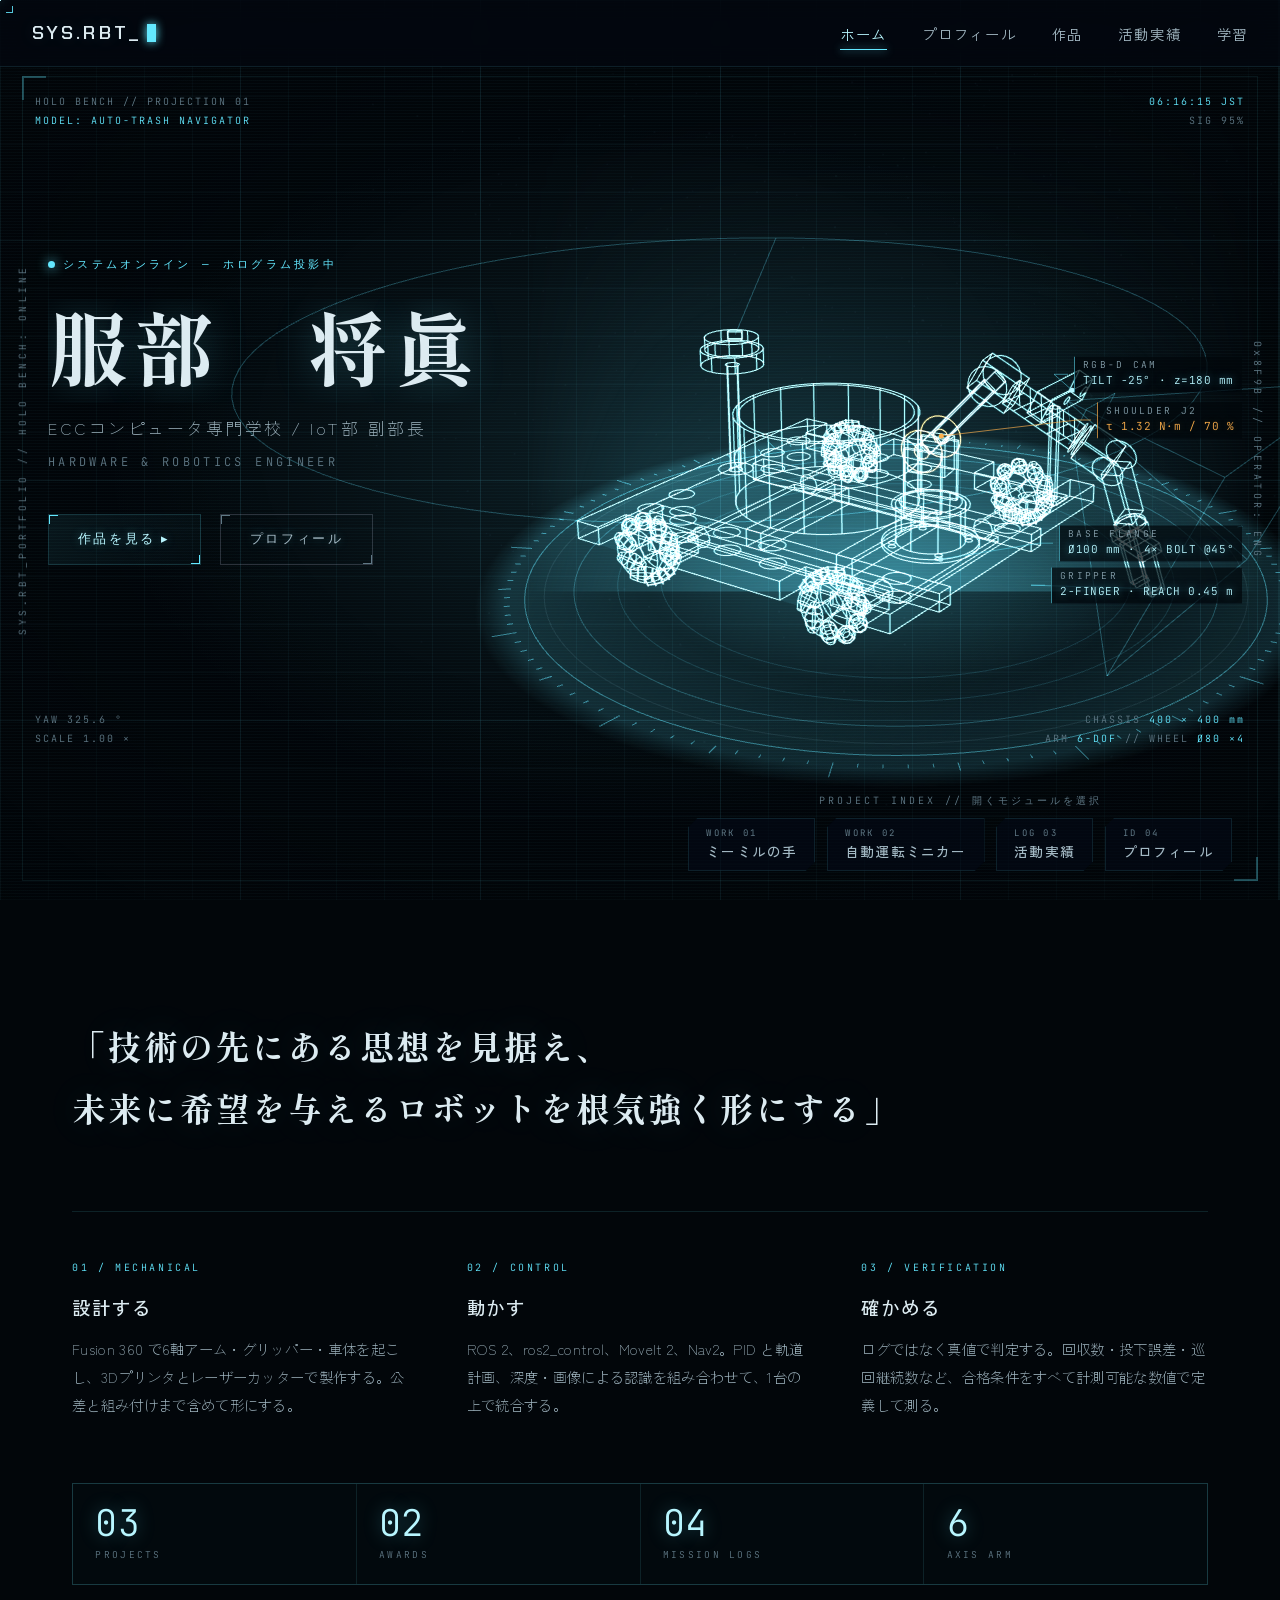
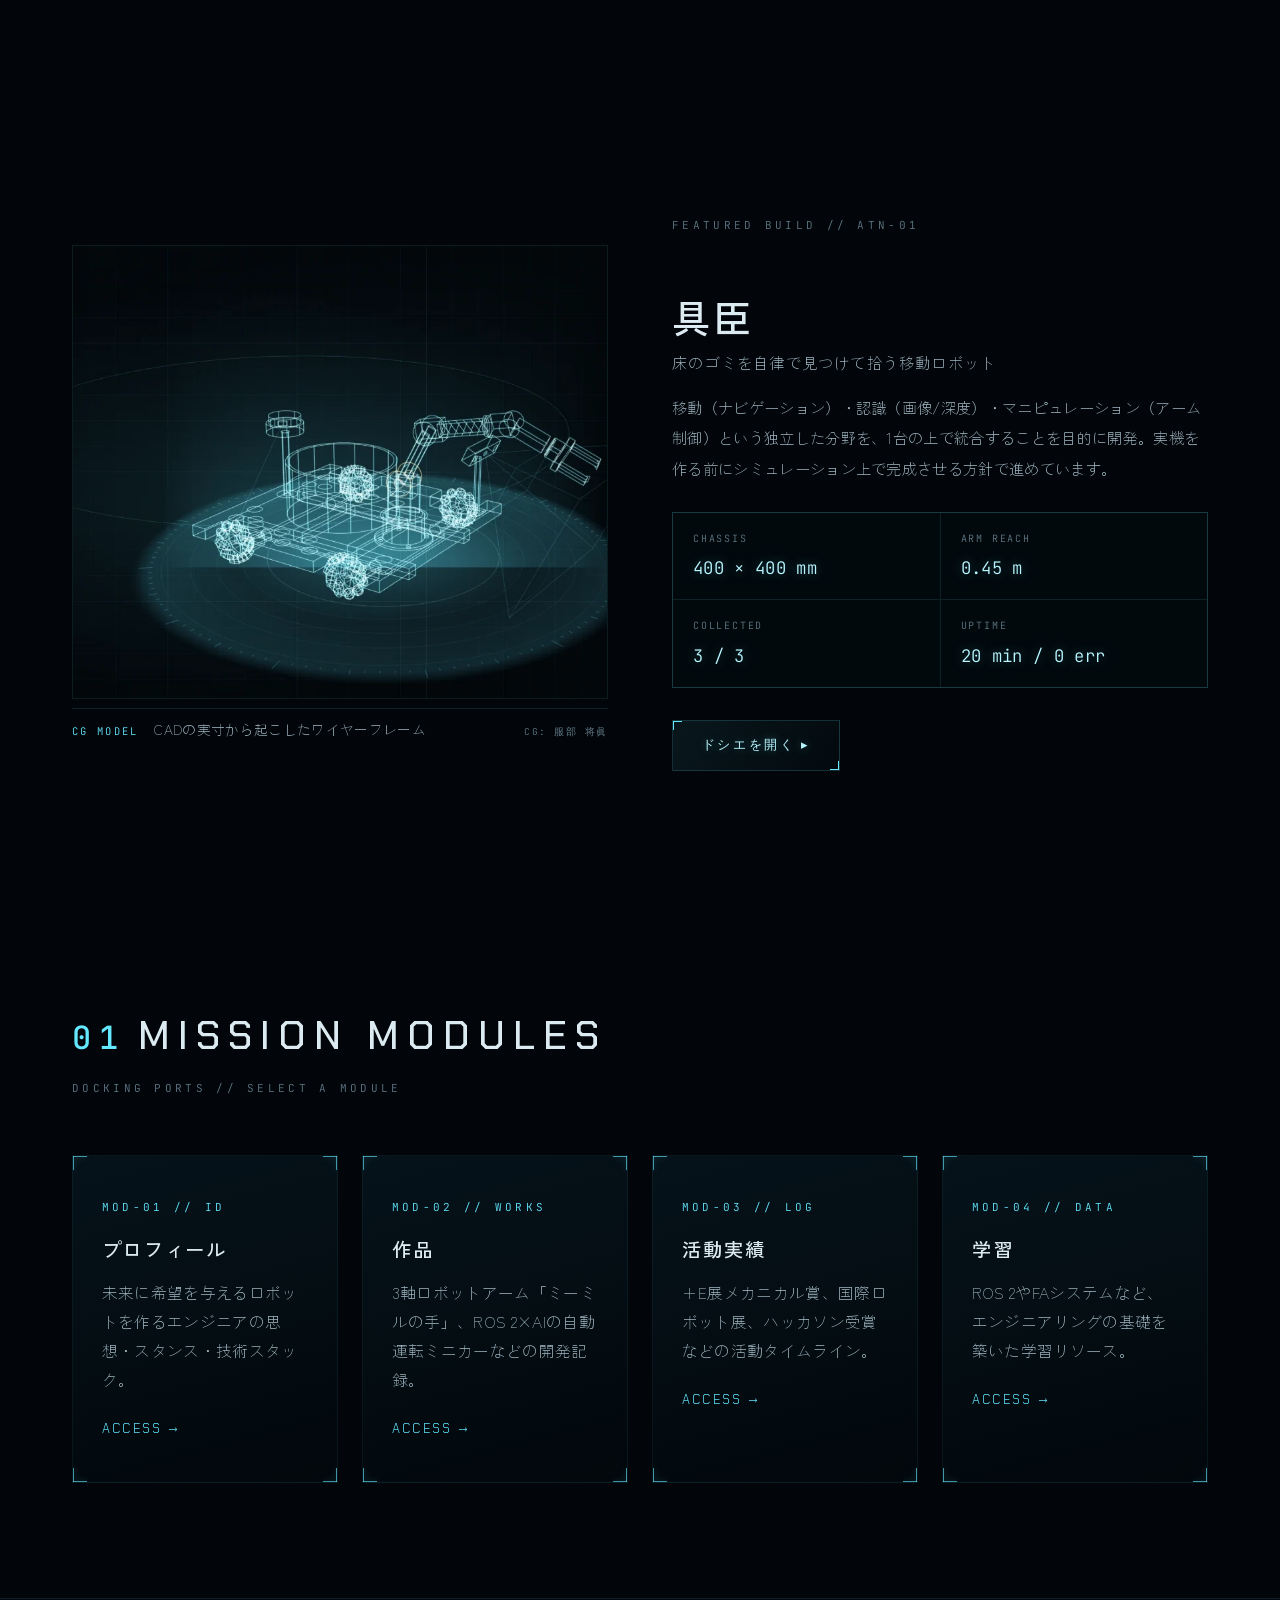
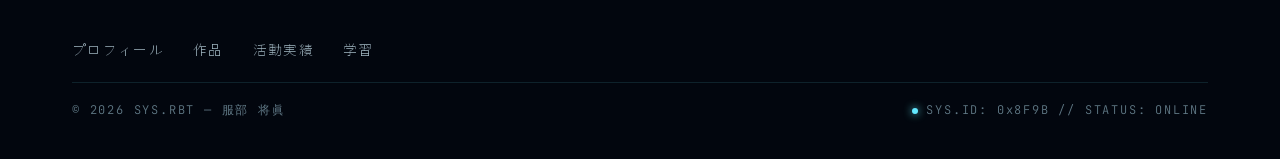
==== commit c17b2343: "Unified type/space scale, timeline chips, sticky dossier index - one type ramp (--step--1..4) and on" ====
--- a/index.html
+++ b/index.html
@@ -8,7 +8,7 @@
     <link rel="preconnect" href="https://fonts.googleapis.com">
     <link rel="preconnect" href="https://fonts.gstatic.com" crossorigin>
     <link href="https://fonts.googleapis.com/css2?family=Chakra+Petch:wght@400;600&family=JetBrains+Mono:wght@400&family=Shippori+Mincho:wght@700&family=Zen+Kaku+Gothic+Antique:wght@300;500;700&display=swap" rel="stylesheet">
-    <link rel="stylesheet" href="assets/css/style.css?v=17">
+    <link rel="stylesheet" href="assets/css/style.css?v=19">
     <meta name="description" content="自律移動ロボット・6軸アーム・自動運転ミニカーを設計から制御まで作るハードウェアエンジニアのポートフォリオ。実寸から起こした3Dモデルを投影するホログラム作業台。">
     <link rel="canonical" href="https://portfolio-weld-three-44.vercel.app/">
     <meta name="theme-color" content="#02060a">
--- a/assets/css/style.css
+++ b/assets/css/style.css
@@ -1471,3 +1471,102 @@
 /* featured spec block: keep a clean 2x2 instead of an orphan cell */
 .featured-body .spec-grid { grid-template-columns: repeat(2, minmax(0, 1fr)); }
 @media (max-width: 480px) { .featured-body .spec-grid { grid-template-columns: 1fr; } }
+
+/* ==========================================================================
+   SCALE — one type ramp and one spacing ramp for the whole instrument
+   (appended last so it settles the rhythm that grew ad hoc above)
+   ========================================================================== */
+:root {
+    --step--1: clamp(0.76rem, 0.74rem + 0.1vw, 0.82rem);
+    --step-0:  clamp(0.9rem, 0.88rem + 0.15vw, 0.98rem);
+    --step-1:  clamp(1.02rem, 0.98rem + 0.3vw, 1.2rem);
+    --step-2:  clamp(1.25rem, 1.12rem + 0.7vw, 1.65rem);
+    --step-3:  clamp(1.7rem, 1.42rem + 1.5vw, 2.5rem);
+    --step-4:  clamp(2.1rem, 1.5rem + 3vw, 3.4rem);
+
+    --s1: 0.4rem;  --s2: 0.8rem;  --s3: 1.2rem;  --s4: 1.8rem;
+    --s5: 2.6rem;  --s6: 3.6rem;  --s7: 5rem;    --s8: clamp(4.5rem, 9vw, 7.5rem);
+}
+
+/* page rhythm */
+.page-main { padding-top: clamp(7rem, 11vw, 9.5rem); padding-bottom: var(--s8); }
+.page-header { margin-bottom: var(--s7); }
+.page-title { font-size: var(--step-4); line-height: 1.18; }
+.page-subtitle { font-size: var(--step-0); line-height: 1.9; margin-top: var(--s3); max-width: 46em; }
+.page-eyebrow { margin-bottom: var(--s3); }
+.section-block { padding: var(--s8) 0; }
+.section-heading { font-size: var(--step-3); }
+.section-sub { margin-bottom: var(--s6); }
+
+/* cards */
+.card-content { padding: var(--s4); }
+.card-title { font-size: var(--step-1); margin-bottom: var(--s2); line-height: 1.45; }
+.card-desc { font-size: var(--step-0); line-height: 1.85; }
+.module-card { padding: var(--s5) var(--s4); }
+.module-title { font-size: var(--step-1); margin-bottom: var(--s2); }
+.module-desc { font-size: var(--step-0); line-height: 1.85; margin-bottom: var(--s3); }
+.works-grid, .learning-grid { gap: clamp(1.4rem, 3vw, 2.2rem); }
+
+/* timeline */
+.timeline-item { padding: var(--s4); margin-bottom: var(--s5); }
+.timeline-title { font-size: var(--step-1); margin-bottom: var(--s2); }
+.timeline-desc { font-size: var(--step-0); line-height: 1.85; }
+
+/* dossier document */
+.doc-h { font-size: var(--step-1); margin: var(--s6) 0 var(--s4); }
+.doc-sub { margin: var(--s5) 0 var(--s2); }
+.doc-p { font-size: var(--step-0); margin-bottom: var(--s4); }
+.doc-bullets li { font-size: var(--step-0); }
+.modal-body { padding: var(--s5) var(--s5) var(--s7); }
+.modal-title { font-size: var(--step-2); }
+
+/* profile */
+.catchphrase-text { font-size: var(--step-2); line-height: 2.05; }
+.desc-text { font-size: var(--step-0); line-height: 2.05; max-width: 72ch; }
+.profile-value { font-size: var(--step-1); }
+
+@media (max-width: 700px) {
+    .modal-body { padding: var(--s4) var(--s3) var(--s6); }
+    .card-content { padding: var(--s3); }
+}
+
+/* mission log chips on the timeline */
+.tl-chips { display: flex; flex-wrap: wrap; gap: 0.45rem; margin-top: var(--s3); }
+.tl-chip {
+    font-family: var(--font-mono); font-size: 10px; letter-spacing: 0.12em;
+    color: var(--steel-dim);
+    border: 1px solid rgba(var(--accent-rgb), 0.18);
+    padding: 3px 9px;
+}
+.tl-chip.is-award {
+    color: var(--amber); border-color: rgba(255, 177, 77, 0.4);
+    background: rgba(255, 177, 77, 0.06);
+}
+.tl-chip.is-dim { color: var(--steel-dark); }
+.timeline-item:hover .tl-chip { border-color: rgba(var(--accent-rgb), 0.3); }
+
+/* dossier section index (sticky inside the modal) */
+.modal-container { overflow: visible; }
+.dossier-index {
+    position: sticky; top: 0; z-index: 5;
+    display: flex; gap: 0.25rem; overflow-x: auto;
+    padding: 0.7rem var(--s5);
+    background: rgba(3, 11, 15, 0.94);
+    backdrop-filter: blur(10px); -webkit-backdrop-filter: blur(10px);
+    border-bottom: 1px solid rgba(var(--accent-rgb), 0.12);
+    scrollbar-width: none;
+}
+.dossier-index::-webkit-scrollbar { display: none; }
+.di-item {
+    font-family: var(--font-mono); font-size: 10.5px; letter-spacing: 0.14em;
+    color: var(--steel-dark); white-space: nowrap;
+    padding: 0.36rem 0.75rem; border: 1px solid transparent;
+    transition: all var(--transition-fast);
+}
+.di-item:hover { color: var(--accent-bright); }
+.di-item.is-on {
+    color: var(--accent); border-color: rgba(var(--accent-rgb), 0.35);
+    background: rgba(var(--accent-rgb), 0.07);
+}
+.doc-h { scroll-margin-top: 96px; }
+@media (max-width: 700px) { .dossier-index { padding: 0.55rem var(--s3); } .di-item { font-size: 10px; padding: 0.3rem 0.55rem; } }
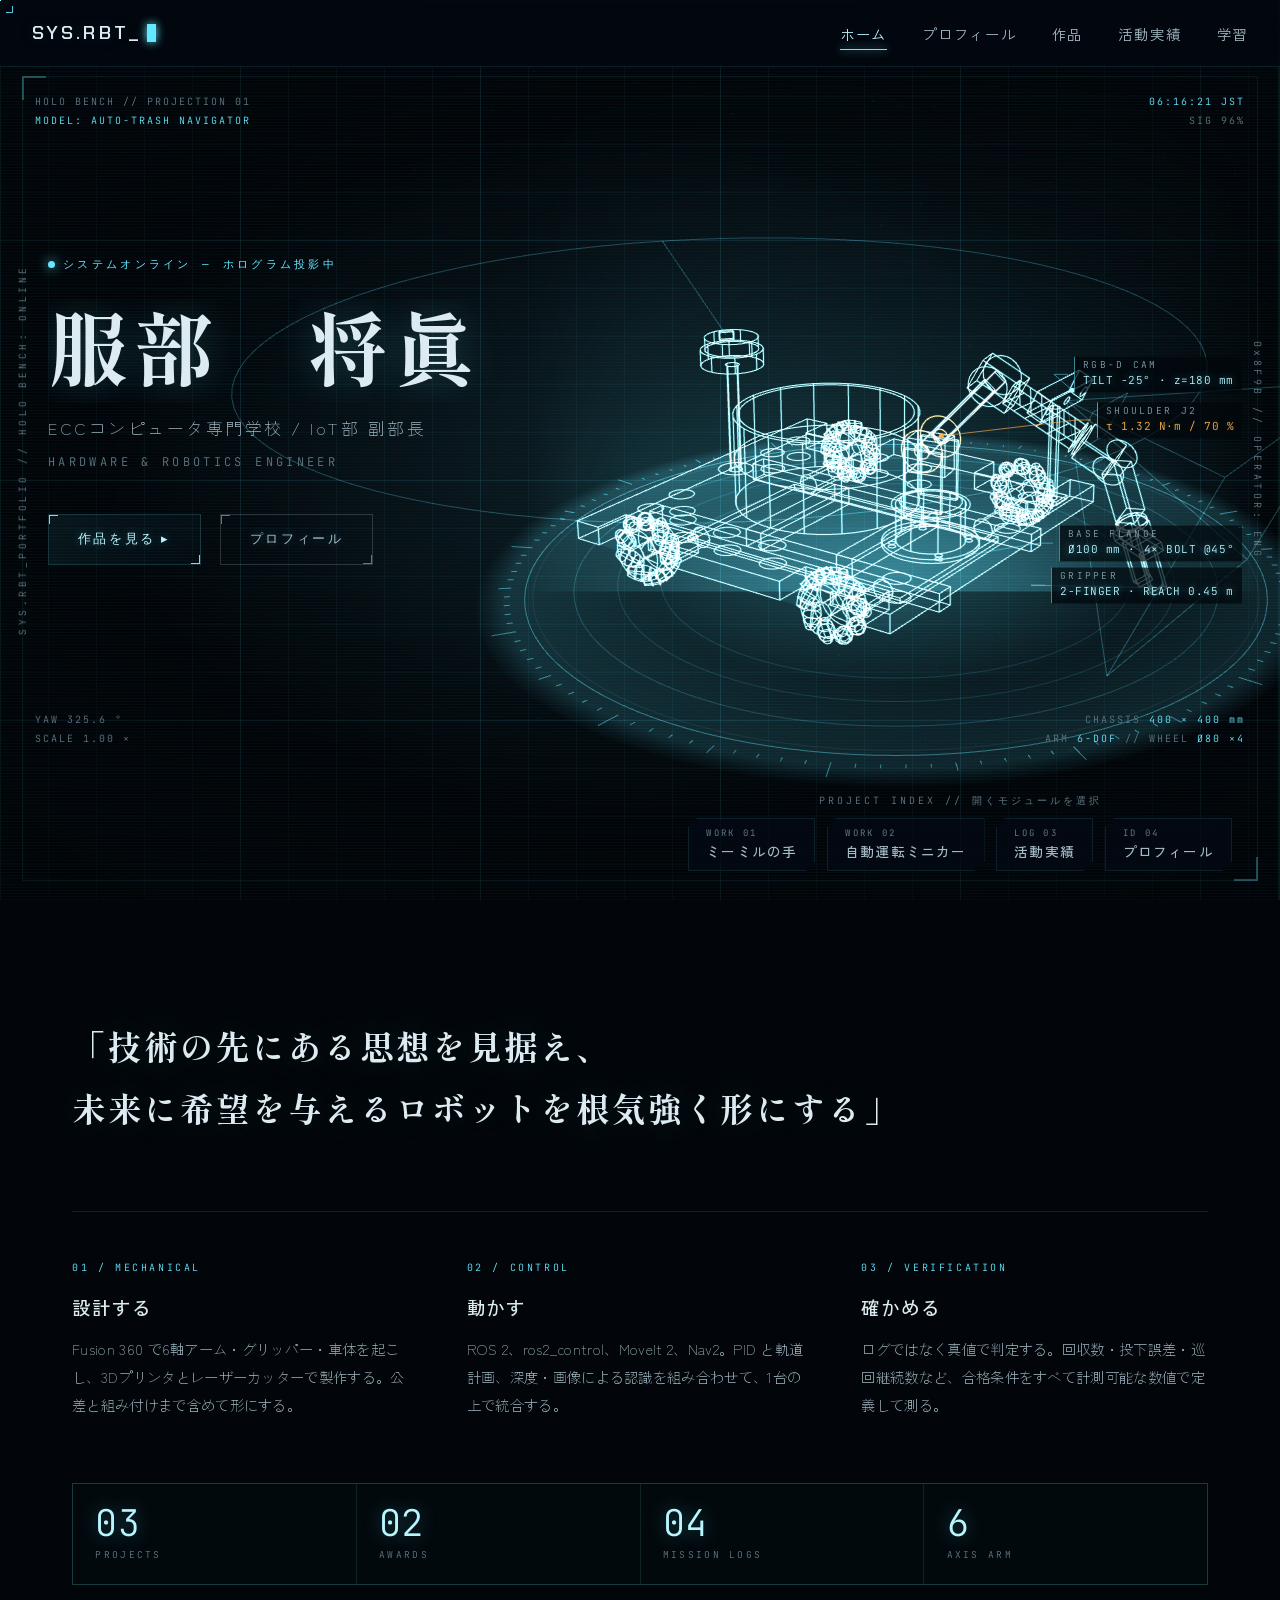
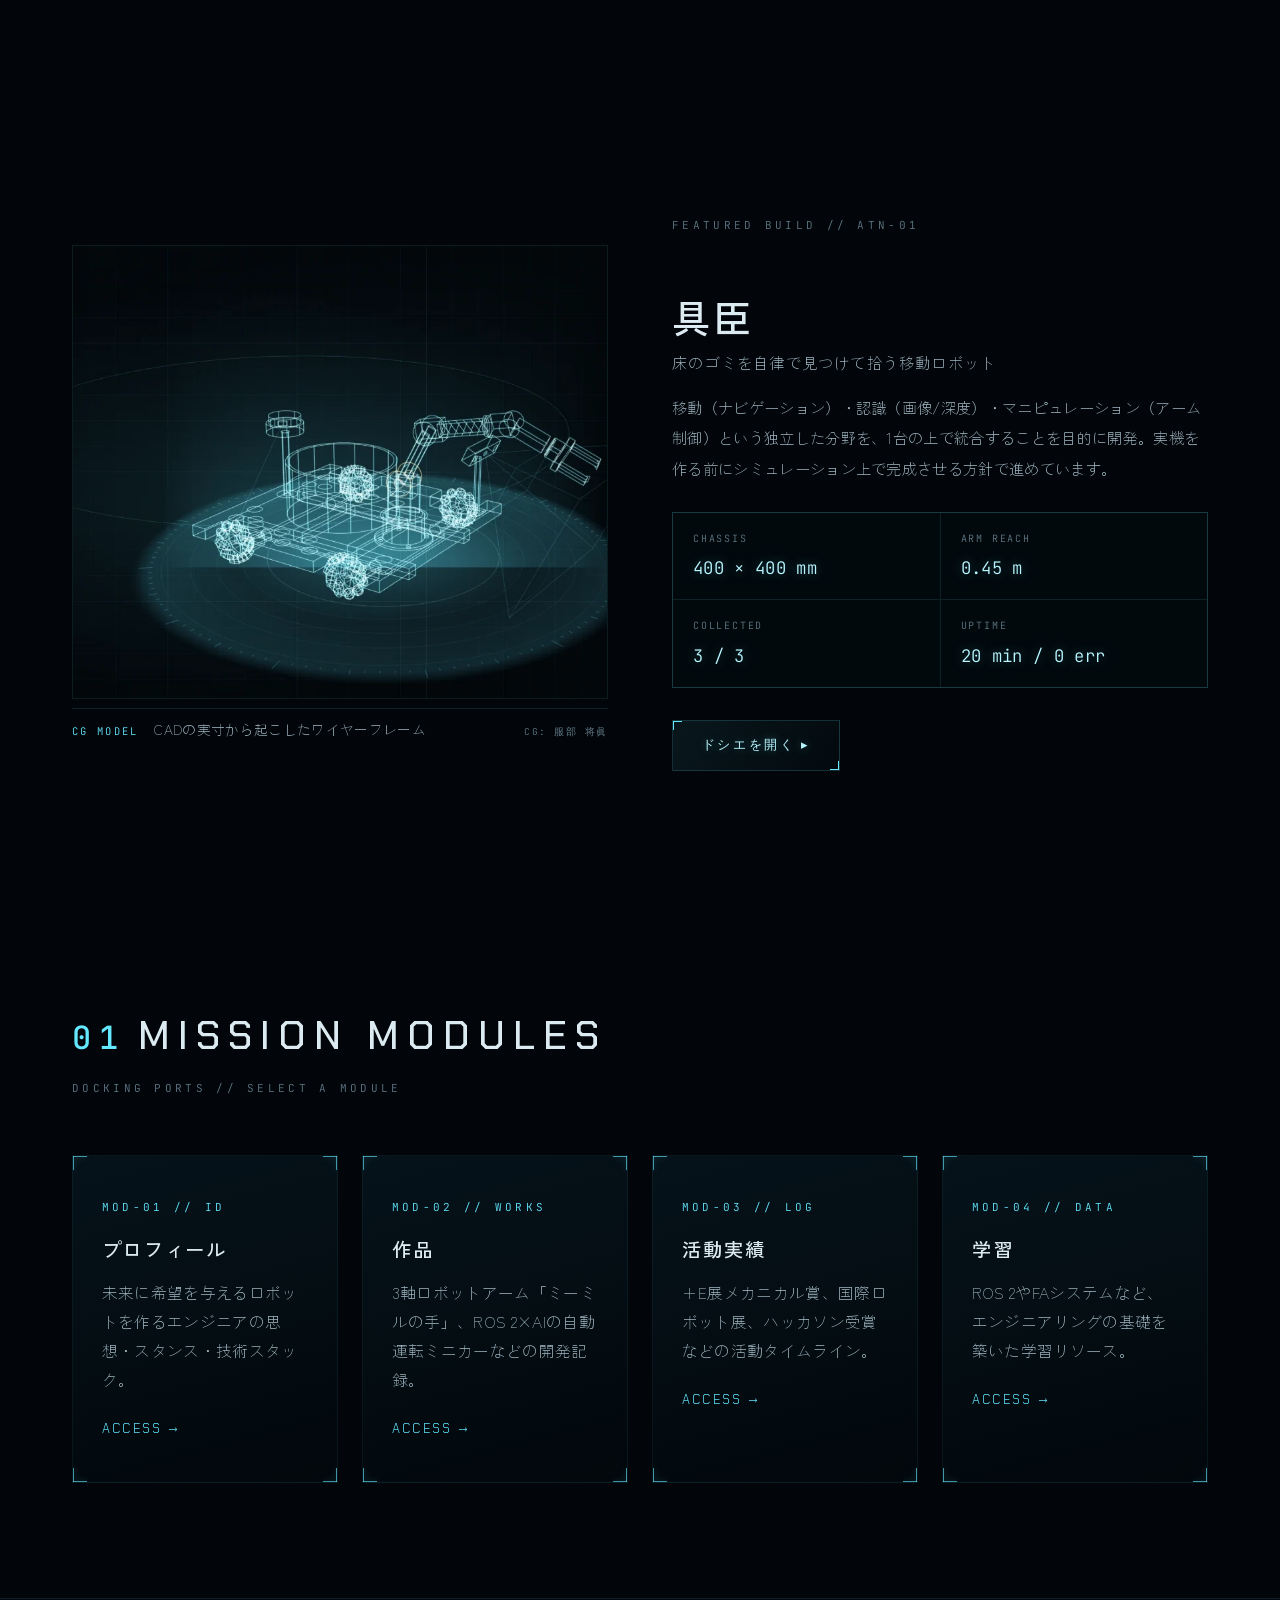
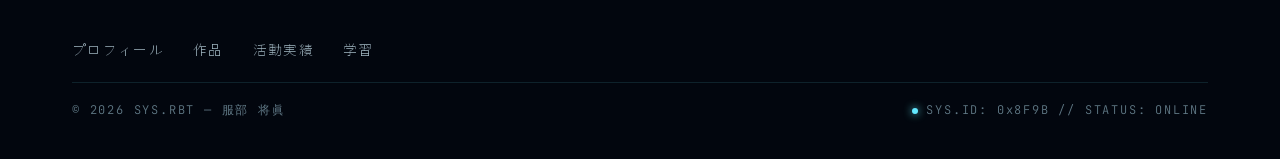
==== commit 5103852b: "Video plates with a click-to-load YouTube facade; dossier index label trim - videos inside dossiers " ====
--- a/index.html
+++ b/index.html
@@ -8,7 +8,7 @@
     <link rel="preconnect" href="https://fonts.googleapis.com">
     <link rel="preconnect" href="https://fonts.gstatic.com" crossorigin>
     <link href="https://fonts.googleapis.com/css2?family=Chakra+Petch:wght@400;600&family=JetBrains+Mono:wght@400&family=Shippori+Mincho:wght@700&family=Zen+Kaku+Gothic+Antique:wght@300;500;700&display=swap" rel="stylesheet">
-    <link rel="stylesheet" href="assets/css/style.css?v=19">
+    <link rel="stylesheet" href="assets/css/style.css?v=20">
     <meta name="description" content="自律移動ロボット・6軸アーム・自動運転ミニカーを設計から制御まで作るハードウェアエンジニアのポートフォリオ。実寸から起こした3Dモデルを投影するホログラム作業台。">
     <link rel="canonical" href="https://portfolio-weld-three-44.vercel.app/">
     <meta name="theme-color" content="#02060a">
--- a/assets/css/style.css
+++ b/assets/css/style.css
@@ -1570,3 +1570,40 @@
 }
 .doc-h { scroll-margin-top: 96px; }
 @media (max-width: 700px) { .dossier-index { padding: 0.55rem var(--s3); } .di-item { font-size: 10px; padding: 0.3rem 0.55rem; } }
+
+/* video plates + YouTube facade (nothing is requested until the visitor clicks) */
+.video-plate .video-holder {
+    position: relative; background: #000; overflow: hidden;
+    border: 1px solid rgba(var(--accent-rgb), 0.10);
+    aspect-ratio: 16 / 9;
+}
+.video-plate video, .video-plate iframe { width: 100%; height: 100%; display: block; border: 0; }
+.yt-facade {
+    position: absolute; inset: 0; width: 100%; height: 100%;
+    background-size: cover; background-position: center; background-color: #000;
+    border: 0; cursor: pointer; display: grid; place-items: center; gap: 0.8rem;
+    align-content: center;
+}
+.yt-facade::after {
+    content: ""; position: absolute; inset: 0;
+    background: linear-gradient(180deg, rgba(2, 6, 10, 0.25), rgba(2, 6, 10, 0.7));
+    transition: background var(--transition-fast);
+}
+.yt-facade:hover::after { background: linear-gradient(180deg, rgba(2, 6, 10, 0.1), rgba(2, 6, 10, 0.55)); }
+.yt-play {
+    position: relative; z-index: 1;
+    width: 64px; height: 64px; border: 1px solid rgba(var(--accent-rgb), 0.6);
+    background: rgba(2, 8, 12, 0.6); display: grid; place-items: center;
+    box-shadow: 0 0 26px -6px rgba(var(--accent-rgb), 0.55);
+    transition: all var(--transition-fast);
+}
+.yt-play::before {
+    content: ""; border-style: solid; border-width: 9px 0 9px 15px;
+    border-color: transparent transparent transparent var(--accent-bright);
+    margin-left: 4px;
+}
+.yt-facade:hover .yt-play { border-color: var(--accent); transform: scale(1.06); }
+.yt-note {
+    position: relative; z-index: 1;
+    font-family: var(--font-mono); font-size: 10px; letter-spacing: 0.24em; color: var(--accent);
+}
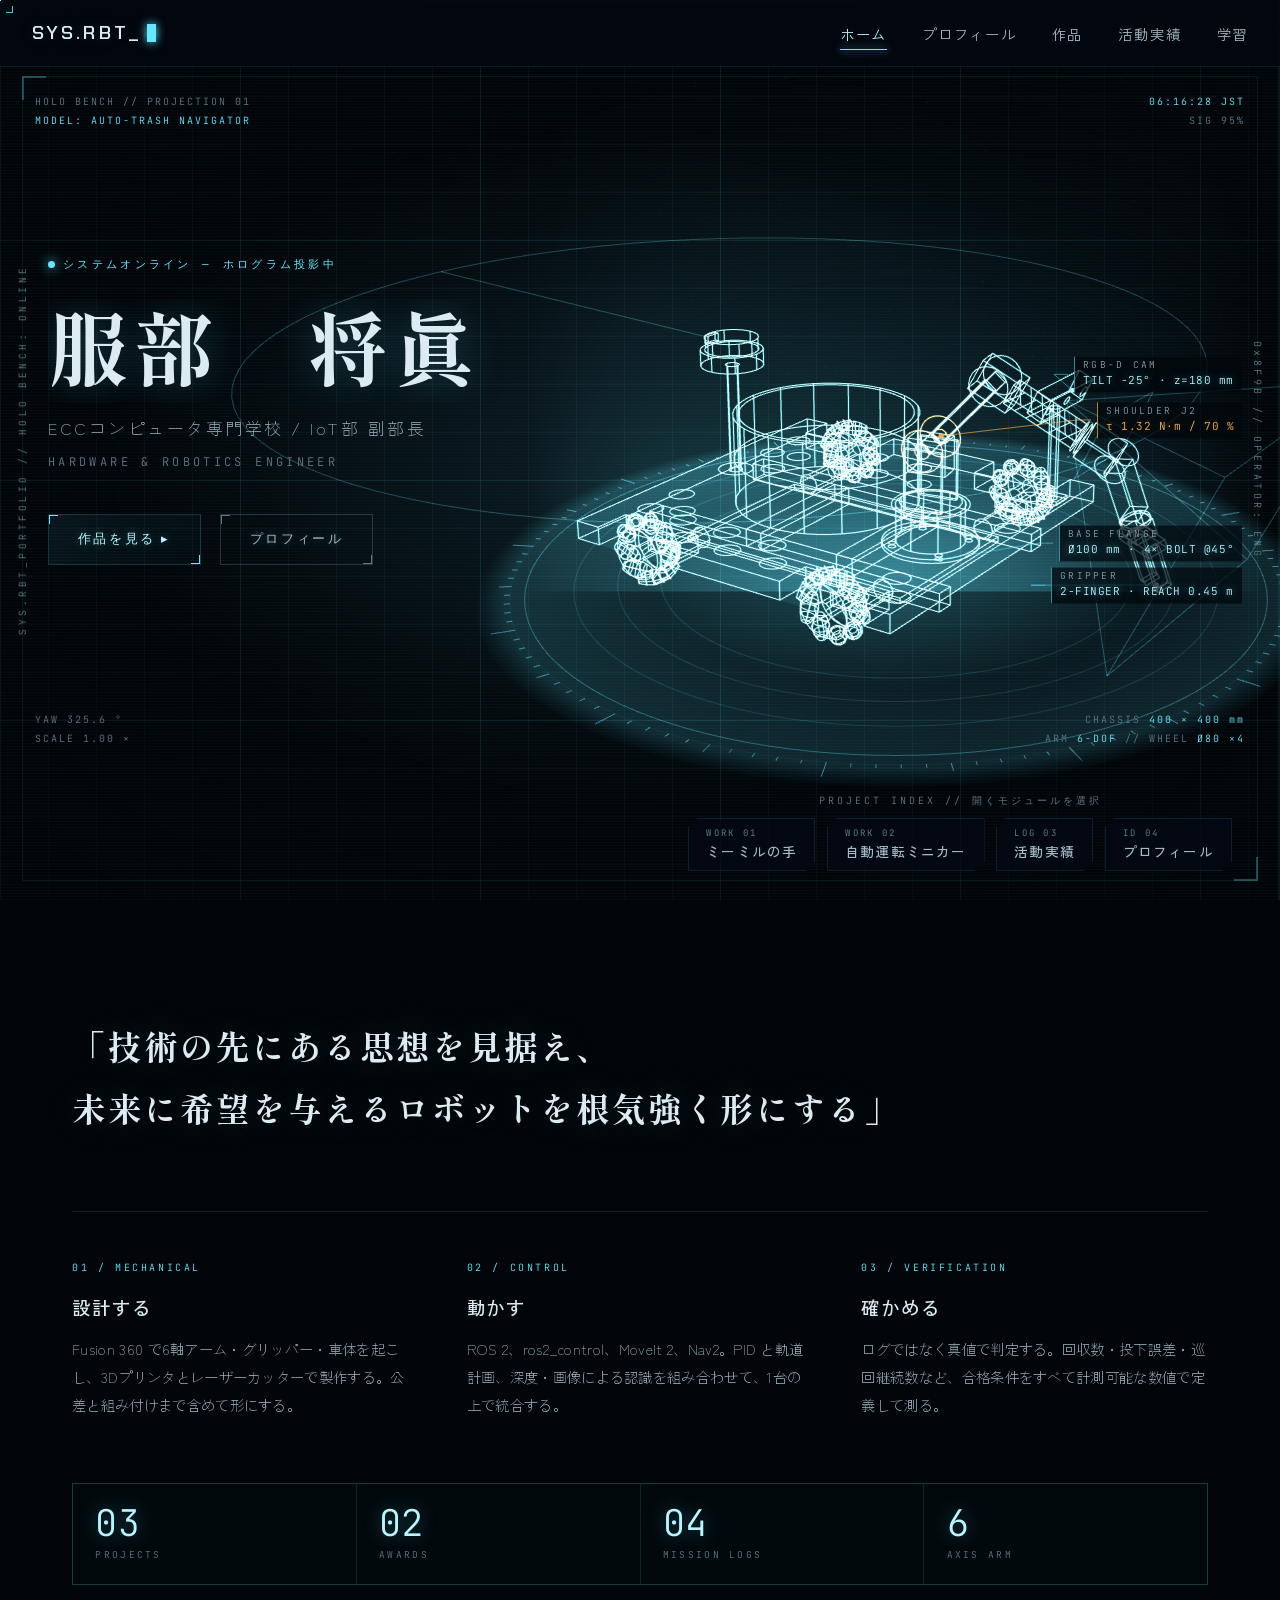
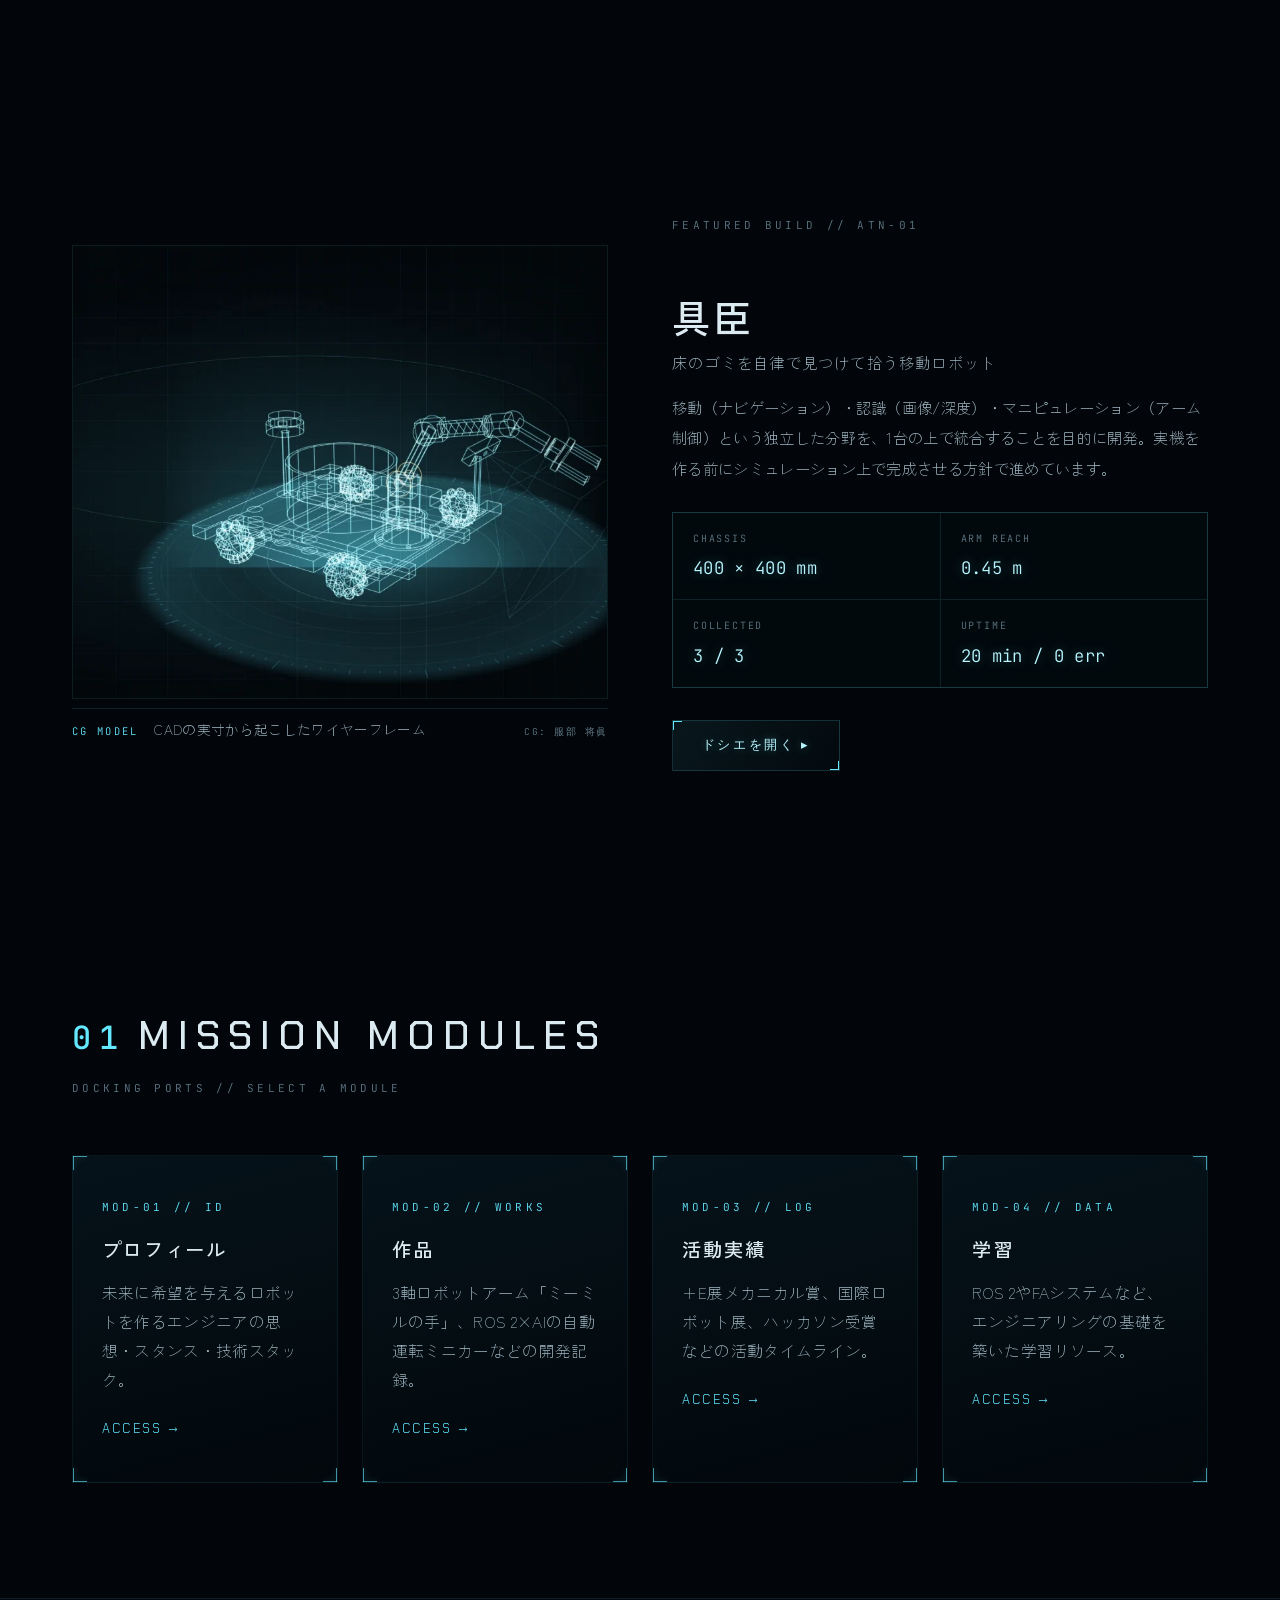
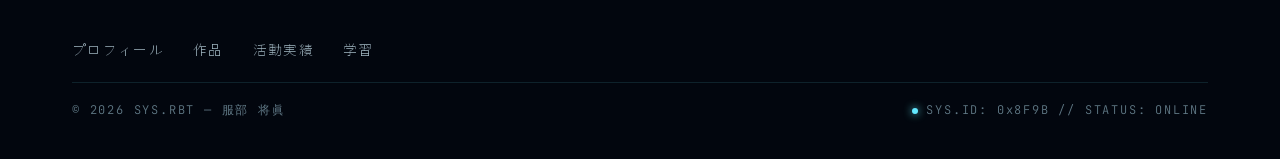
==== commit 9c1c99e1: "Learning page: reference cards and an in-progress board - each resource gets a reference number, its" ====
--- a/index.html
+++ b/index.html
@@ -8,7 +8,7 @@
     <link rel="preconnect" href="https://fonts.googleapis.com">
     <link rel="preconnect" href="https://fonts.gstatic.com" crossorigin>
     <link href="https://fonts.googleapis.com/css2?family=Chakra+Petch:wght@400;600&family=JetBrains+Mono:wght@400&family=Shippori+Mincho:wght@700&family=Zen+Kaku+Gothic+Antique:wght@300;500;700&display=swap" rel="stylesheet">
-    <link rel="stylesheet" href="assets/css/style.css?v=20">
+    <link rel="stylesheet" href="assets/css/style.css?v=21">
     <meta name="description" content="自律移動ロボット・6軸アーム・自動運転ミニカーを設計から制御まで作るハードウェアエンジニアのポートフォリオ。実寸から起こした3Dモデルを投影するホログラム作業台。">
     <link rel="canonical" href="https://portfolio-weld-three-44.vercel.app/">
     <meta name="theme-color" content="#02060a">
--- a/assets/css/style.css
+++ b/assets/css/style.css
@@ -1607,3 +1607,36 @@
     position: relative; z-index: 1;
     font-family: var(--font-mono); font-size: 10px; letter-spacing: 0.24em; color: var(--accent);
 }
+
+/* ==========================================================================
+   LEARNING — reference cards and the in-progress board
+   ========================================================================== */
+.container-flush { width: 100%; }
+.progress-block { padding-top: var(--s7); }
+
+.ref-head {
+    display: flex; align-items: center; gap: 0.9rem; flex-wrap: wrap;
+    margin-bottom: 0.9rem;
+    font-family: var(--font-mono); font-size: 10px; letter-spacing: 0.2em;
+}
+.ref-id { color: var(--accent); text-shadow: 0 0 10px rgba(var(--accent-rgb), 0.45); }
+.ref-source { color: var(--steel-dark); letter-spacing: 0.1em; }
+.ref-status { margin-left: auto; display: inline-flex; align-items: center; gap: 0.45rem; color: var(--amber); }
+.ref-status i {
+    width: 6px; height: 6px; border-radius: 50%; background: currentColor;
+    box-shadow: 0 0 8px currentColor; animation: pulse 2.4s ease-in-out infinite;
+}
+
+.ref-chips { display: flex; flex-wrap: wrap; gap: 0.4rem; margin-top: var(--s3); }
+.ref-chip {
+    font-family: var(--font-mono); font-size: 10px; letter-spacing: 0.1em;
+    color: var(--steel-dark);
+    border: 1px solid rgba(var(--accent-rgb), 0.16);
+    padding: 3px 8px;
+    transition: all var(--transition-fast);
+}
+.card:hover .ref-chip { color: var(--steel-dim); border-color: rgba(var(--accent-rgb), 0.3); }
+
+.progress-grid { display: grid; grid-template-columns: repeat(auto-fit, minmax(300px, 1fr)); gap: clamp(1.4rem, 3vw, 2.2rem); }
+.progress-card .card-desc { margin-top: 0.2rem; }
+.progress-card::after { --sweep: 90px; }
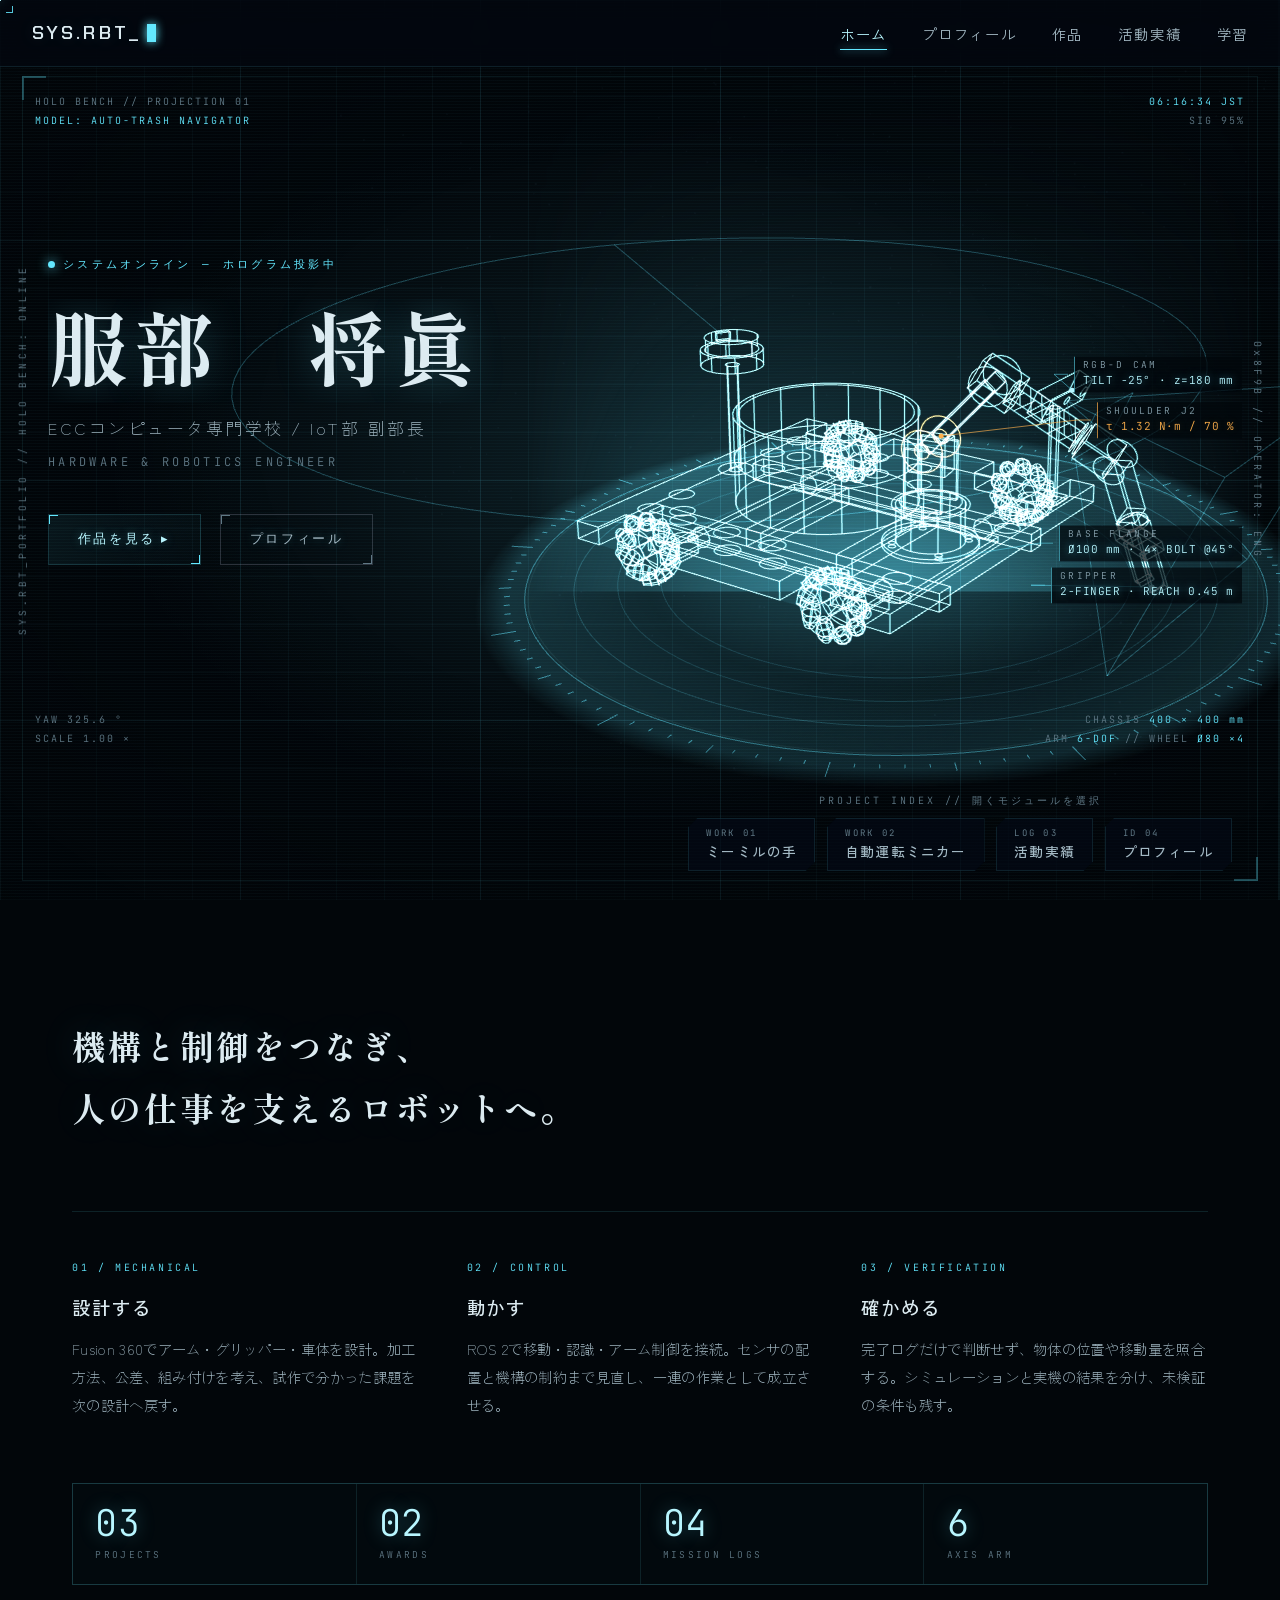
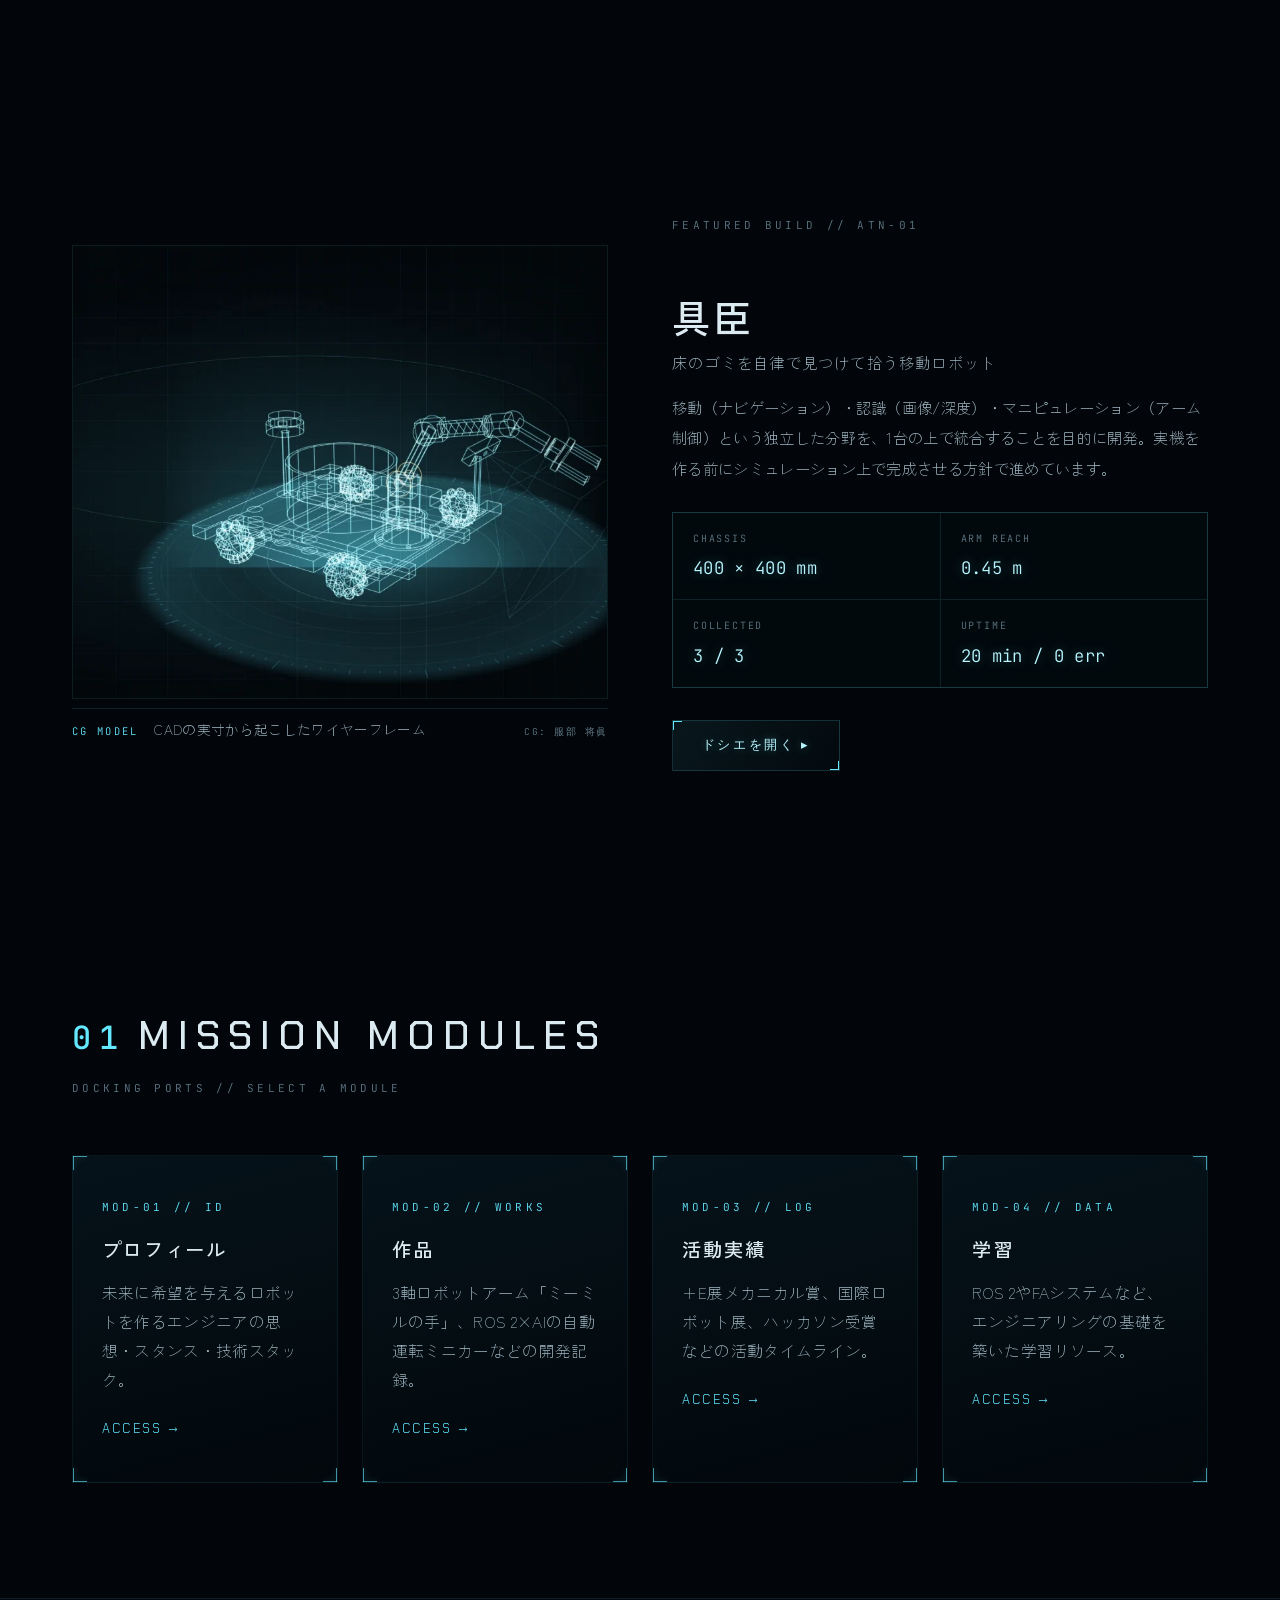
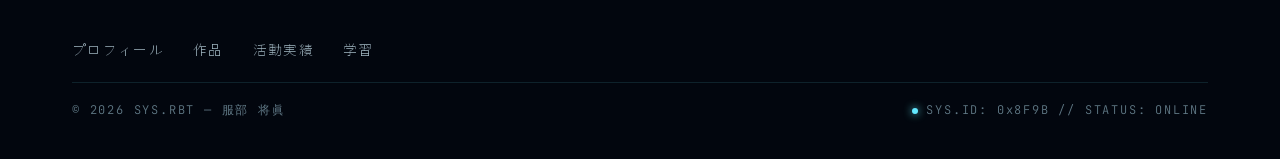
==== commit e62c9d27: "Rewrite site copy: concrete problem-and-verification voice Editorial pass over the whole site (autho" ====
--- a/index.html
+++ b/index.html
@@ -9,7 +9,7 @@
     <link rel="preconnect" href="https://fonts.gstatic.com" crossorigin>
     <link href="https://fonts.googleapis.com/css2?family=Chakra+Petch:wght@400;600&family=JetBrains+Mono:wght@400&family=Shippori+Mincho:wght@700&family=Zen+Kaku+Gothic+Antique:wght@300;500;700&display=swap" rel="stylesheet">
     <link rel="stylesheet" href="assets/css/style.css?v=21">
-    <meta name="description" content="自律移動ロボット・6軸アーム・自動運転ミニカーを設計から制御まで作るハードウェアエンジニアのポートフォリオ。実寸から起こした3Dモデルを投影するホログラム作業台。">
+    <meta name="description" content="服部将眞のロボティクス開発記録。機構設計・組込み・ROS 2をつなぎ、課題の発見から試作・検証まで。自律移動ロボット、仕分けアーム、自動運転ミニカーを紹介。">
     <link rel="canonical" href="https://portfolio-weld-three-44.vercel.app/">
     <meta name="theme-color" content="#02060a">
     <link rel="icon" href="assets/favicon.svg" type="image/svg+xml">
@@ -17,7 +17,7 @@
     <meta property="og:site_name" content="SYS.RBT">
     <meta property="og:locale" content="ja_JP">
     <meta property="og:title" content="服部 将眞 — ハードウェア＆ロボティクス ポートフォリオ | SYS.RBT">
-    <meta property="og:description" content="自律移動ロボット・6軸アーム・自動運転ミニカーを設計から制御まで作るハードウェアエンジニアのポートフォリオ。実寸から起こした3Dモデルを投影するホログラム作業台。">
+    <meta property="og:description" content="服部将眞のロボティクス開発記録。機構設計・組込み・ROS 2をつなぎ、課題の発見から試作・検証まで。自律移動ロボット、仕分けアーム、自動運転ミニカーを紹介。">
     <meta property="og:url" content="https://portfolio-weld-three-44.vercel.app/">
     <meta property="og:image" content="https://portfolio-weld-three-44.vercel.app/assets/images/og.jpg">
     <meta property="og:image:width" content="1200">
@@ -25,7 +25,7 @@
     <meta property="og:image:alt" content="服部 将眞 — ハードウェア＆ロボティクス エンジニア。自作ロボットのワイヤーフレームモデル">
     <meta name="twitter:card" content="summary_large_image">
     <meta name="twitter:title" content="服部 将眞 — ハードウェア＆ロボティクス ポートフォリオ | SYS.RBT">
-    <meta name="twitter:description" content="自律移動ロボット・6軸アーム・自動運転ミニカーを設計から制御まで作るハードウェアエンジニアのポートフォリオ。実寸から起こした3Dモデルを投影するホログラム作業台。">
+    <meta name="twitter:description" content="服部将眞のロボティクス開発記録。機構設計・組込み・ROS 2をつなぎ、課題の発見から試作・検証まで。自律移動ロボット、仕分けアーム、自動運転ミニカーを紹介。">
     <meta name="twitter:image" content="https://portfolio-weld-three-44.vercel.app/assets/images/og.jpg">
     <script type="application/ld+json">
 {
@@ -143,22 +143,22 @@
         <section class="section-block statement-block">
             <div class="container">
                 <h2 class="sr-only">エンジニアリングの進め方</h2>
-                <p class="statement-lead fade-in">「技術の先にある思想を見据え、<br>未来に希望を与えるロボットを根気強く形にする」</p>
+                <p class="statement-lead fade-in">機構と制御をつなぎ、<br>人の仕事を支えるロボットへ。</p>
                 <div class="statement-cols">
                     <div class="statement-col fade-in">
                         <span class="sc-key">01 / MECHANICAL</span>
                         <h3 class="sc-title">設計する</h3>
-                        <p class="sc-desc">Fusion 360 で6軸アーム・グリッパー・車体を起こし、3Dプリンタとレーザーカッターで製作する。公差と組み付けまで含めて形にする。</p>
+                        <p class="sc-desc">Fusion 360でアーム・グリッパー・車体を設計。加工方法、公差、組み付けを考え、試作で分かった課題を次の設計へ戻す。</p>
                     </div>
                     <div class="statement-col fade-in">
                         <span class="sc-key">02 / CONTROL</span>
                         <h3 class="sc-title">動かす</h3>
-                        <p class="sc-desc">ROS 2、ros2_control、MoveIt 2、Nav2。PID と軌道計画、深度・画像による認識を組み合わせて、1台の上で統合する。</p>
+                        <p class="sc-desc">ROS 2で移動・認識・アーム制御を接続。センサの配置と機構の制約まで見直し、一連の作業として成立させる。</p>
                     </div>
                     <div class="statement-col fade-in">
                         <span class="sc-key">03 / VERIFICATION</span>
                         <h3 class="sc-title">確かめる</h3>
-                        <p class="sc-desc">ログではなく真値で判定する。回収数・投下誤差・巡回継続数など、合格条件をすべて計測可能な数値で定義して測る。</p>
+                        <p class="sc-desc">完了ログだけで判断せず、物体の位置や移動量を照合する。シミュレーションと実機の結果を分け、未検証の条件も残す。</p>
                     </div>
                 </div>
                 <div class="tally fade-in">
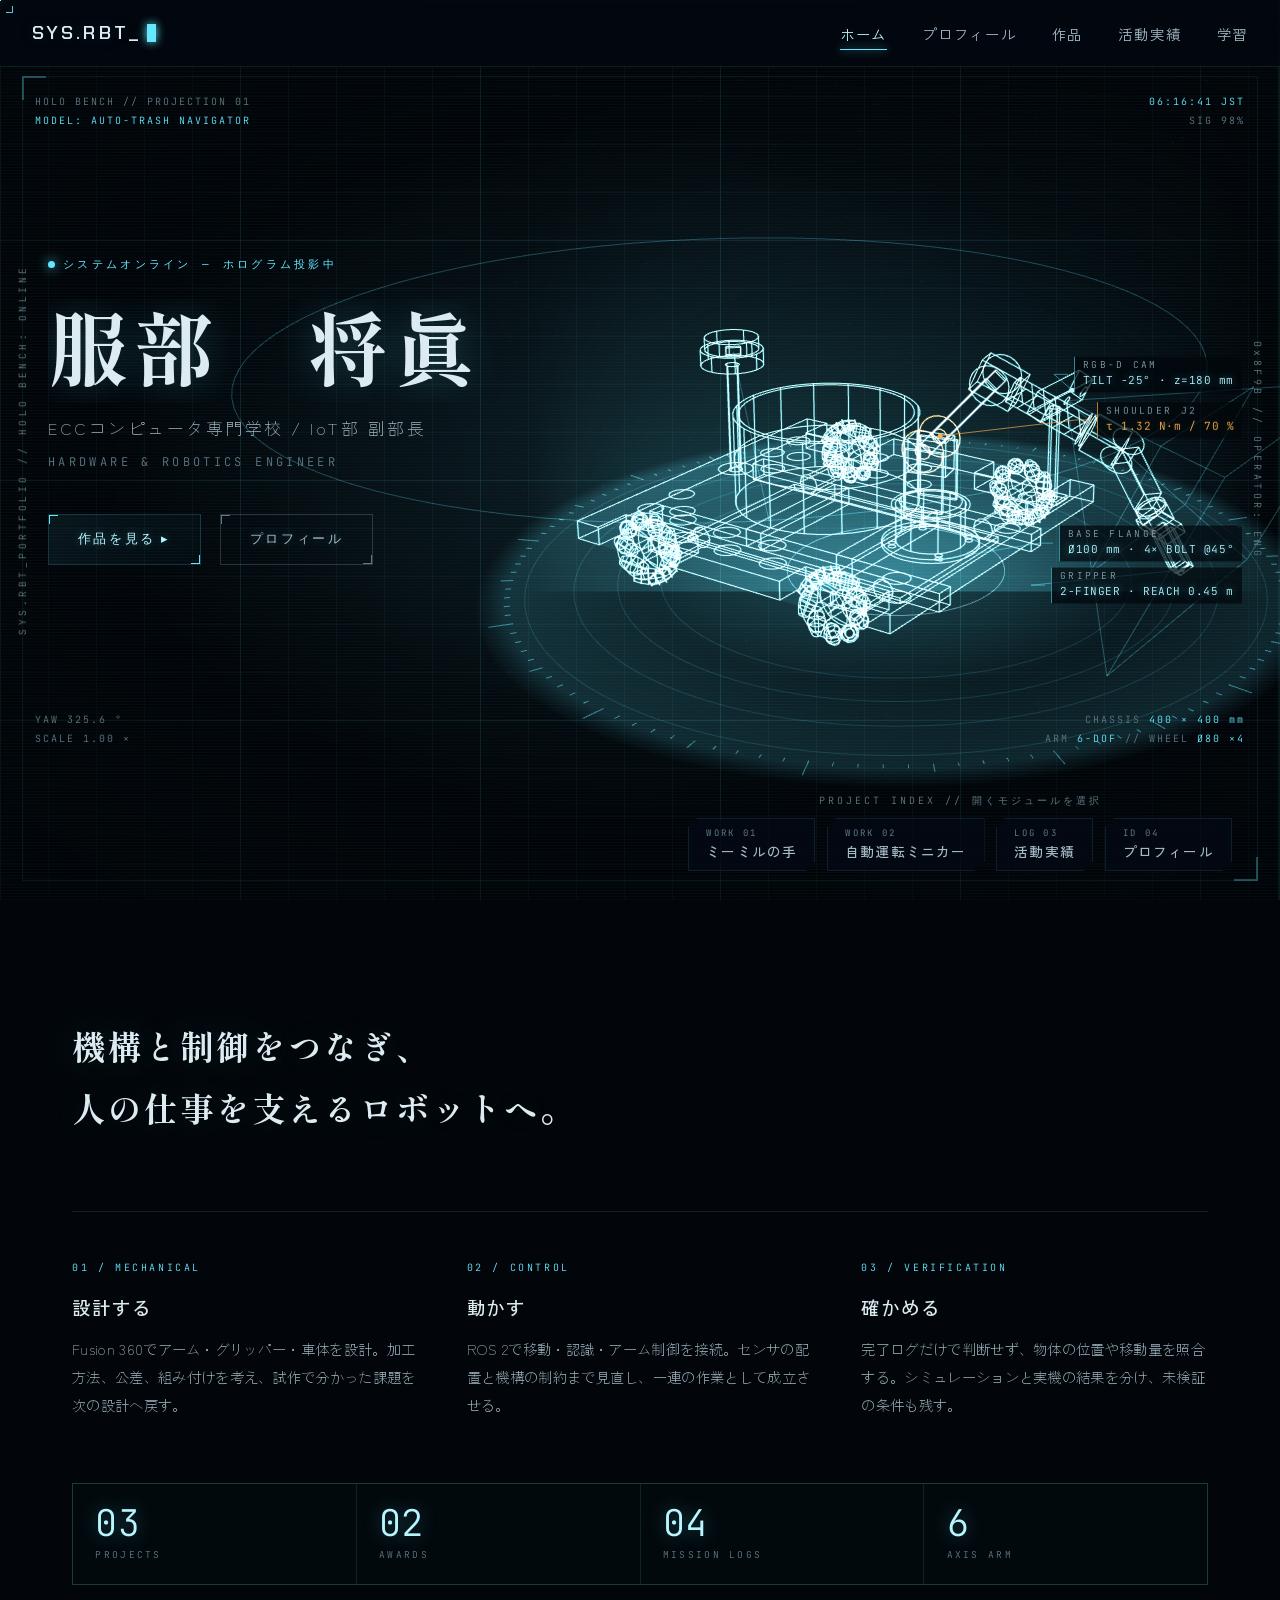
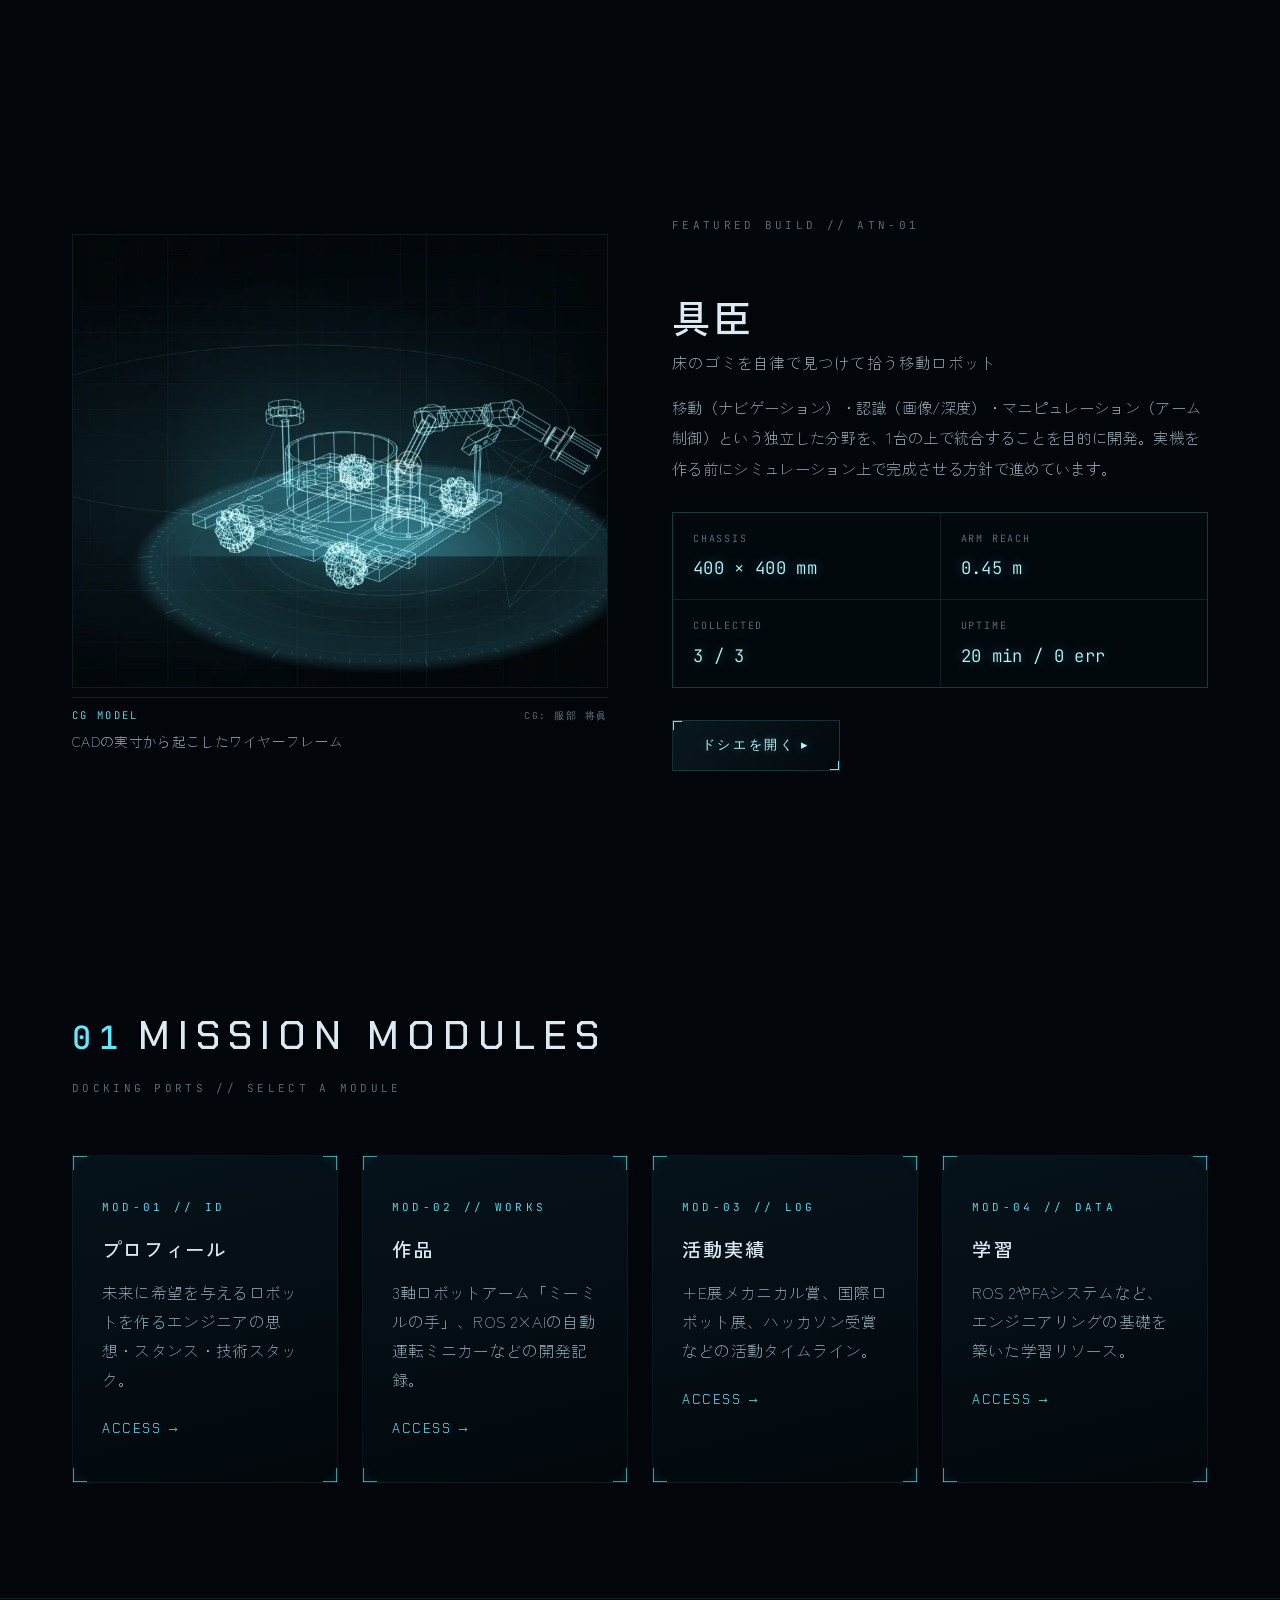
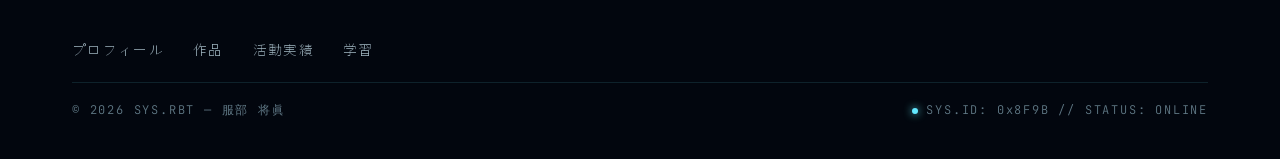
==== commit b69aafc9: "Remove the assembly-show video; fix plate captions squeezing in tight grids - 実装・組立プロセス技術展: video bl" ====
--- a/index.html
+++ b/index.html
@@ -8,7 +8,7 @@
     <link rel="preconnect" href="https://fonts.googleapis.com">
     <link rel="preconnect" href="https://fonts.gstatic.com" crossorigin>
     <link href="https://fonts.googleapis.com/css2?family=Chakra+Petch:wght@400;600&family=JetBrains+Mono:wght@400&family=Shippori+Mincho:wght@700&family=Zen+Kaku+Gothic+Antique:wght@300;500;700&display=swap" rel="stylesheet">
-    <link rel="stylesheet" href="assets/css/style.css?v=21">
+    <link rel="stylesheet" href="assets/css/style.css?v=22">
     <meta name="description" content="服部将眞のロボティクス開発記録。機構設計・組込み・ROS 2をつなぎ、課題の発見から試作・検証まで。自律移動ロボット、仕分けアーム、自動運転ミニカーを紹介。">
     <link rel="canonical" href="https://portfolio-weld-three-44.vercel.app/">
     <meta name="theme-color" content="#02060a">
--- a/assets/css/style.css
+++ b/assets/css/style.css
@@ -1640,3 +1640,26 @@
 .progress-grid { display: grid; grid-template-columns: repeat(auto-fit, minmax(300px, 1fr)); gap: clamp(1.4rem, 3vw, 2.2rem); }
 .progress-card .card-desc { margin-top: 0.2rem; }
 .progress-card::after { --sweep: 90px; }
+
+/* ==========================================================================
+   PLATE CAPTIONS — stack by default, single line only when the plate is wide.
+   (In the tight photo grids the three-column caption squeezed the text column
+   to one character per line.)
+   ========================================================================== */
+.plate { container-type: inline-size; }
+.plate-cap {
+    display: grid;
+    grid-template-columns: auto minmax(0, 1fr);
+    align-items: baseline;
+    gap: 0.3rem 0.9rem;
+}
+.plate-id { grid-column: 1; grid-row: 1; }
+.plate-credit { grid-column: 2; grid-row: 1; justify-self: end; }
+.plate-text { grid-column: 1 / -1; grid-row: 2; min-width: 0; }
+
+@container (min-width: 520px) {
+    .plate-cap { grid-template-columns: auto minmax(0, 1fr) auto; }
+    .plate-id { grid-row: 1; }
+    .plate-text { grid-column: 2; grid-row: 1; }
+    .plate-credit { grid-column: 3; grid-row: 1; }
+}
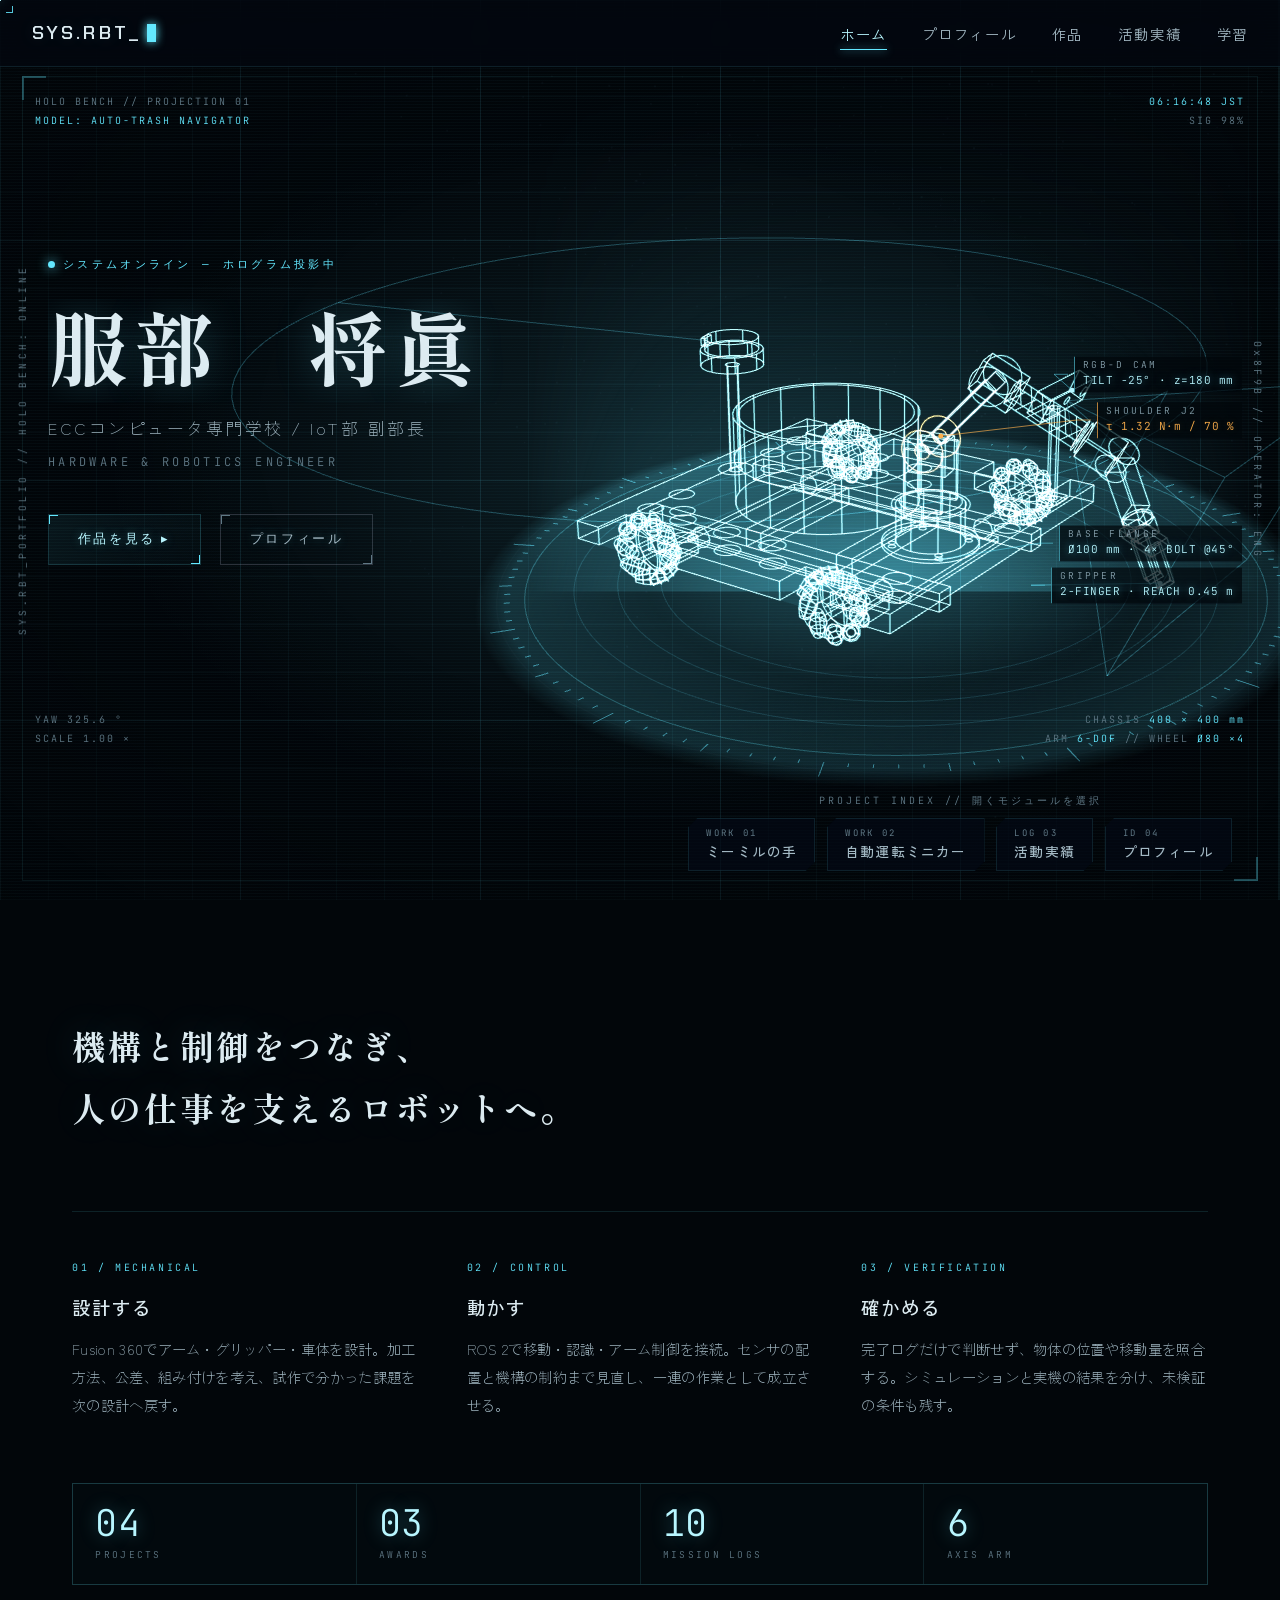
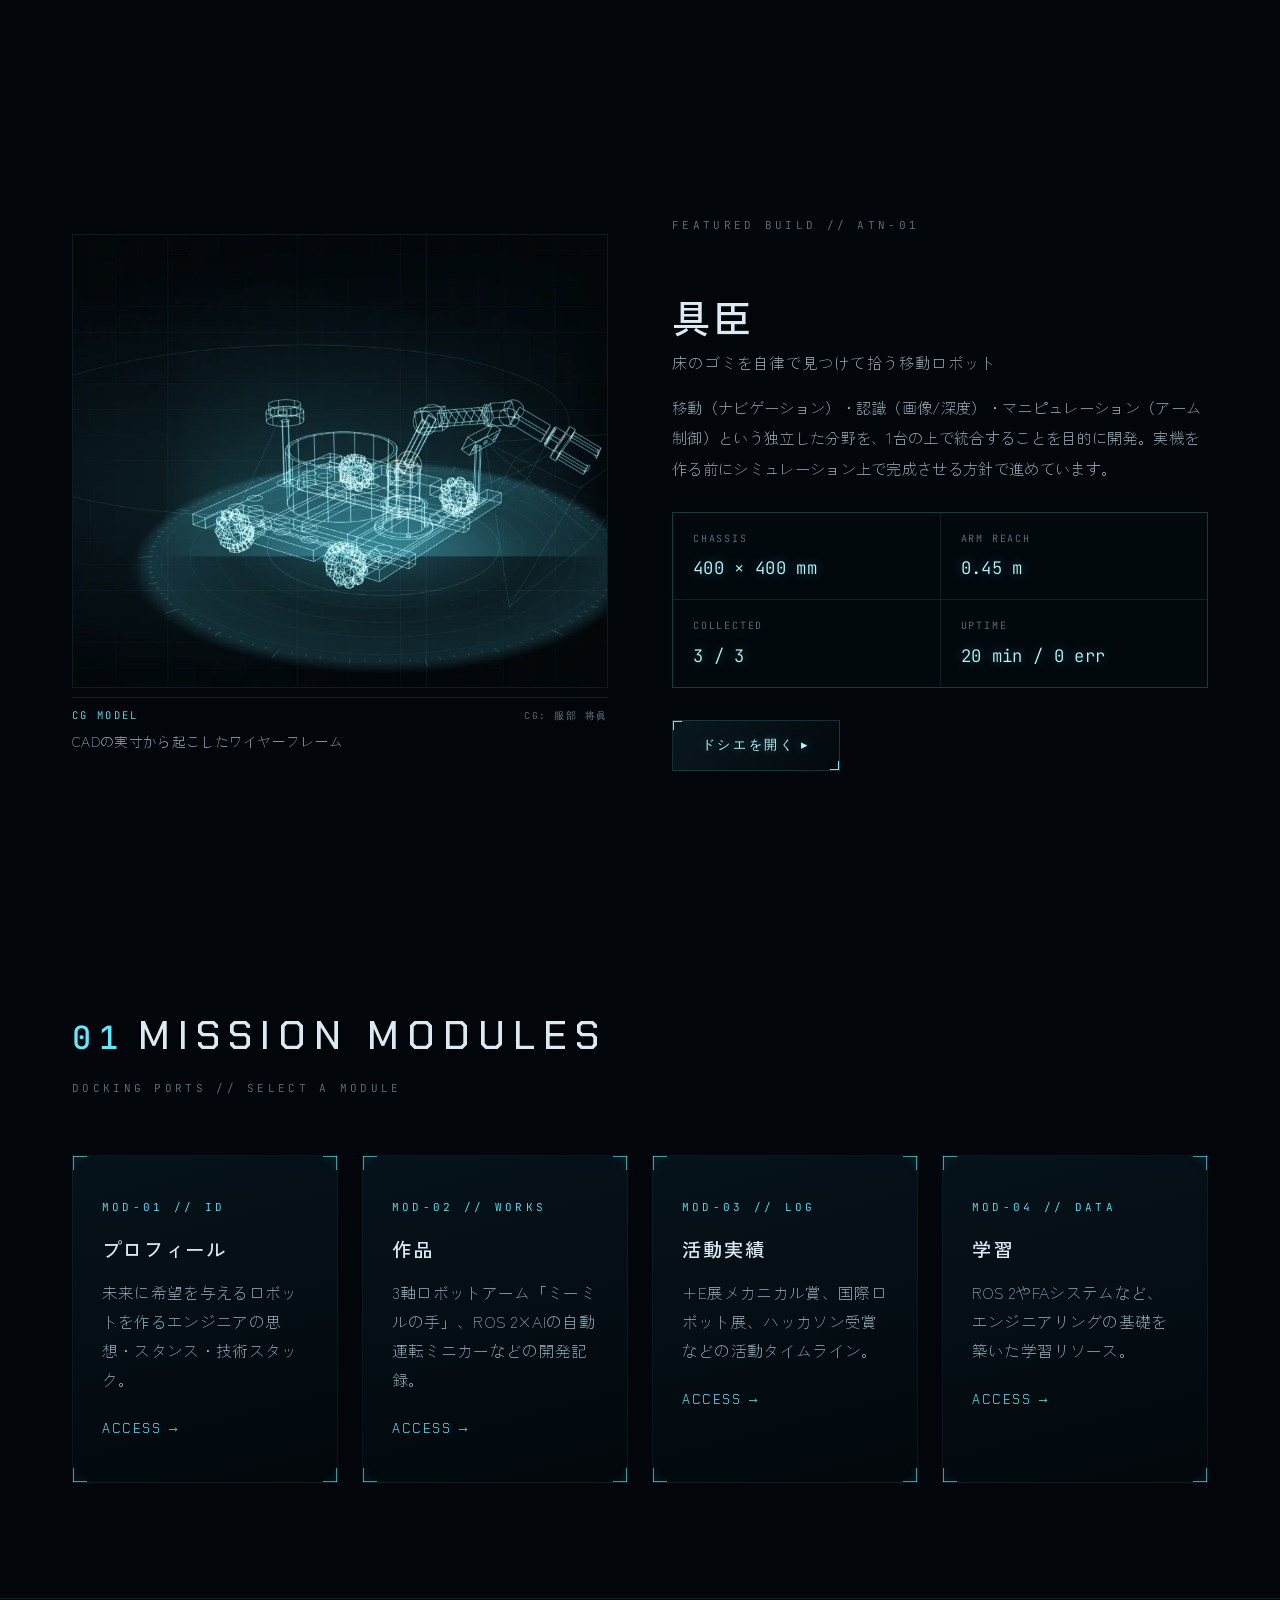
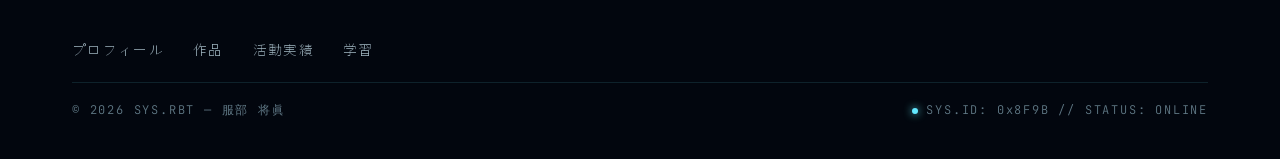
==== commit c8cc0c74: "add 2026 activities, books, Serpens and the 具臣 exhibition photo activities: 6 new 2026 entries (Tech" ====
--- a/index.html
+++ b/index.html
@@ -8,7 +8,7 @@
     <link rel="preconnect" href="https://fonts.googleapis.com">
     <link rel="preconnect" href="https://fonts.gstatic.com" crossorigin>
     <link href="https://fonts.googleapis.com/css2?family=Chakra+Petch:wght@400;600&family=JetBrains+Mono:wght@400&family=Shippori+Mincho:wght@700&family=Zen+Kaku+Gothic+Antique:wght@300;500;700&display=swap" rel="stylesheet">
-    <link rel="stylesheet" href="assets/css/style.css?v=22">
+    <link rel="stylesheet" href="assets/css/style.css?v=25">
     <meta name="description" content="服部将眞のロボティクス開発記録。機構設計・組込み・ROS 2をつなぎ、課題の発見から試作・検証まで。自律移動ロボット、仕分けアーム、自動運転ミニカーを紹介。">
     <link rel="canonical" href="https://portfolio-weld-three-44.vercel.app/">
     <meta name="theme-color" content="#02060a">
@@ -162,9 +162,9 @@
                     </div>
                 </div>
                 <div class="tally fade-in">
-                    <div class="tally-cell"><span class="tally-num">03</span><span class="tally-key">PROJECTS</span></div>
-                    <div class="tally-cell"><span class="tally-num">02</span><span class="tally-key">AWARDS</span></div>
-                    <div class="tally-cell"><span class="tally-num">04</span><span class="tally-key">MISSION LOGS</span></div>
+                    <div class="tally-cell"><span class="tally-num">04</span><span class="tally-key">PROJECTS</span></div>
+                    <div class="tally-cell"><span class="tally-num">03</span><span class="tally-key">AWARDS</span></div>
+                    <div class="tally-cell"><span class="tally-num">10</span><span class="tally-key">MISSION LOGS</span></div>
                     <div class="tally-cell"><span class="tally-num">6</span><span class="tally-key">AXIS ARM</span></div>
                 </div>
             </div>
--- a/assets/css/style.css
+++ b/assets/css/style.css
@@ -1663,3 +1663,53 @@
     .plate-text { grid-column: 2; grid-row: 1; }
     .plate-credit { grid-column: 3; grid-row: 1; }
 }
+
+/* ==========================================================================
+   GENERALISED DIAGRAM — used where company photographs must not be shown
+   ========================================================================== */
+.flow-fig { margin: 0 0 2.2rem; color: rgba(var(--accent-rgb), 0.75); }
+.flow-fig svg { width: 100%; height: auto; display: block; }
+.flow-fig text { font-family: var(--font-jp-sans); letter-spacing: 0.06em; }
+.flow-fig .plate-cap { color: var(--steel-dark); }
+
+/* quiet aside used for scope limits ("not done by me", "no company photos") */
+.doc-aside { color: var(--steel-dark); font-size: var(--step--1); line-height: 1.9; }
+p.doc-aside { margin-bottom: var(--s4); }
+.doc-p .doc-aside { display: inline; }
+
+/* ==========================================================================
+   BOOKS / RESEARCH cards
+   ========================================================================== */
+.books-grid { display: grid; grid-template-columns: repeat(auto-fit, minmax(290px, 1fr)); gap: clamp(1.2rem, 2.6vw, 1.8rem); }
+.ref-card .card-desc { margin-top: 0.2rem; }
+.status-chip {
+    margin-left: auto;
+    font-family: var(--font-mono); font-size: 9.5px; letter-spacing: 0.16em;
+    padding: 3px 9px; border: 1px solid currentColor; white-space: nowrap;
+}
+.status-chip.is-done { color: var(--accent); }
+.status-chip.is-reading { color: var(--amber); }
+.status-chip.is-ref { color: var(--steel-dark); }
+.status-chip.is-sim,
+.status-chip.is-partial,
+.status-chip.is-trying { color: var(--amber); }
+.status-chip.is-paper { color: var(--steel-dark); }
+.loop-fig { margin-top: 1.4rem; }
+@media (max-width: 700px) {
+    .status-chip { margin-left: 0; }
+    .ref-head { gap: 0.6rem; }
+}
+
+/* lead line at the top of a dossier, and inline links inside body copy */
+.doc-lead {
+    font-size: var(--step-1); line-height: 1.95; color: var(--steel);
+    margin: 0 0 var(--s5); padding-left: 1.1rem;
+    border-left: 2px solid rgba(var(--accent-rgb), 0.5);
+}
+.inline-link { color: var(--accent); border-bottom: 1px solid rgba(var(--accent-rgb), 0.4); }
+.inline-link:hover { color: var(--accent-bright); }
+
+/* small source images (CAD exports) must not be upscaled past their native size */
+.plate-frame img.is-native, .media-main img.is-native {
+    width: auto; max-width: 100%; margin: 0 auto; display: block;
+}
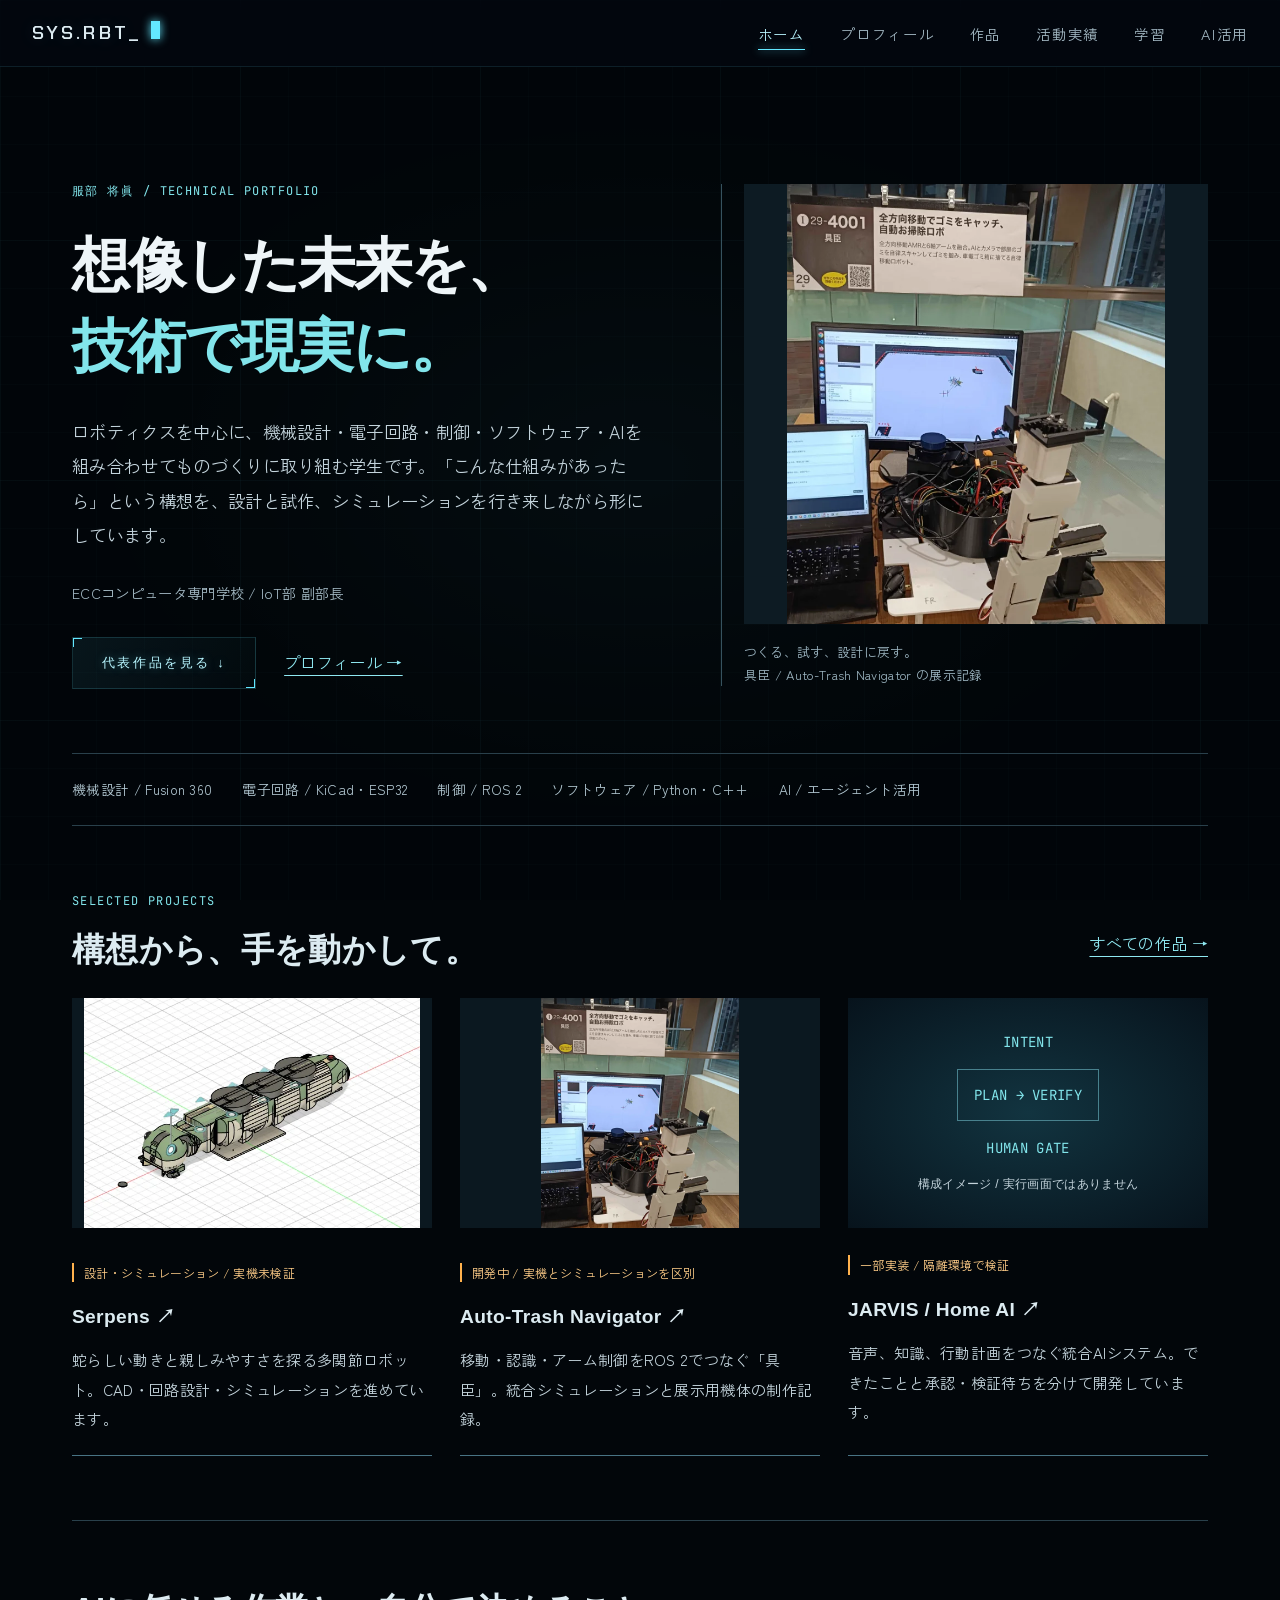
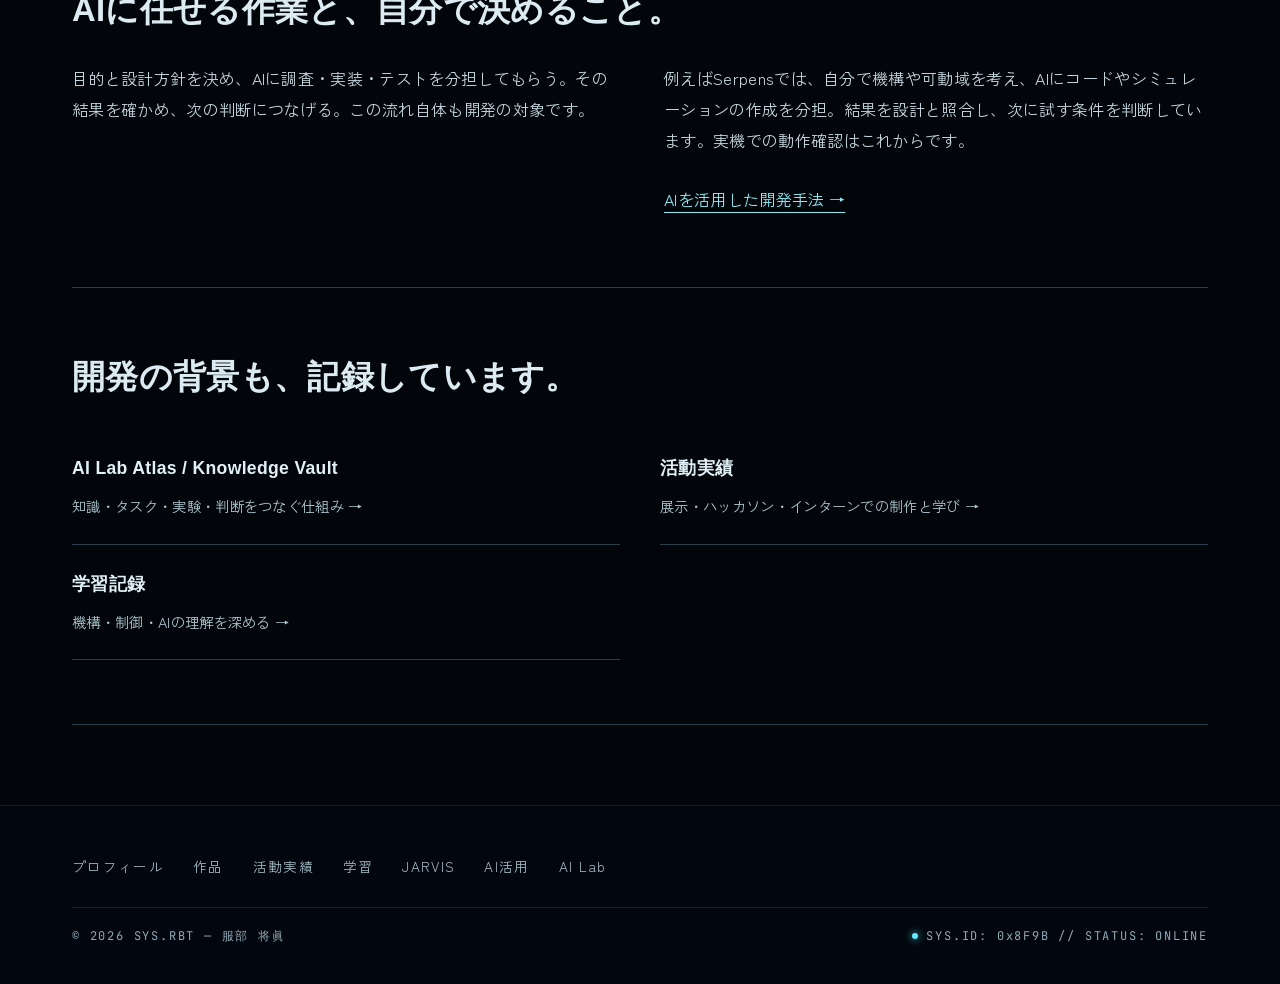
==== commit b0f1e023: "feat(portfolio): refine content and publish AI robotics projects" ====
--- a/index.html
+++ b/index.html
@@ -4,249 +4,59 @@
     <script>document.documentElement.classList.add('js');setTimeout(function(){document.body&&document.body.classList.add('is-loaded')},2500)</script>
     <meta charset="UTF-8">
     <meta name="viewport" content="width=device-width, initial-scale=1.0">
-    <title>服部 将眞 — ハードウェア＆ロボティクス ポートフォリオ | SYS.RBT</title>
+    <title>想像した未来を、技術で現実に。 — 服部 将眞 | SYS.RBT</title>
     <link rel="preconnect" href="https://fonts.googleapis.com">
     <link rel="preconnect" href="https://fonts.gstatic.com" crossorigin>
     <link href="https://fonts.googleapis.com/css2?family=Chakra+Petch:wght@400;600&family=JetBrains+Mono:wght@400&family=Shippori+Mincho:wght@700&family=Zen+Kaku+Gothic+Antique:wght@300;500;700&display=swap" rel="stylesheet">
-    <link rel="stylesheet" href="assets/css/style.css?v=25">
-    <meta name="description" content="服部将眞のロボティクス開発記録。機構設計・組込み・ROS 2をつなぎ、課題の発見から試作・検証まで。自律移動ロボット、仕分けアーム、自動運転ミニカーを紹介。">
+    <link rel="stylesheet" href="assets/css/style.css?v=26">
+    <meta name="description" content="服部将眞の技術ポートフォリオ。ロボティクス、機械設計、電子回路、制御、ソフトウェア、AIを横断した制作と検証の記録。">
     <link rel="canonical" href="https://portfolio-weld-three-44.vercel.app/">
     <meta name="theme-color" content="#02060a">
     <link rel="icon" href="assets/favicon.svg" type="image/svg+xml">
     <meta property="og:type" content="website">
     <meta property="og:site_name" content="SYS.RBT">
     <meta property="og:locale" content="ja_JP">
-    <meta property="og:title" content="服部 将眞 — ハードウェア＆ロボティクス ポートフォリオ | SYS.RBT">
-    <meta property="og:description" content="服部将眞のロボティクス開発記録。機構設計・組込み・ROS 2をつなぎ、課題の発見から試作・検証まで。自律移動ロボット、仕分けアーム、自動運転ミニカーを紹介。">
+    <meta property="og:title" content="想像した未来を、技術で現実に。 — 服部 将眞">
+    <meta property="og:description" content="服部将眞の技術ポートフォリオ。ロボティクス、機械設計、電子回路、制御、ソフトウェア、AIを横断した制作と検証の記録。">
     <meta property="og:url" content="https://portfolio-weld-three-44.vercel.app/">
     <meta property="og:image" content="https://portfolio-weld-three-44.vercel.app/assets/images/og.jpg">
     <meta property="og:image:width" content="1200">
     <meta property="og:image:height" content="630">
     <meta property="og:image:alt" content="服部 将眞 — ハードウェア＆ロボティクス エンジニア。自作ロボットのワイヤーフレームモデル">
     <meta name="twitter:card" content="summary_large_image">
-    <meta name="twitter:title" content="服部 将眞 — ハードウェア＆ロボティクス ポートフォリオ | SYS.RBT">
-    <meta name="twitter:description" content="服部将眞のロボティクス開発記録。機構設計・組込み・ROS 2をつなぎ、課題の発見から試作・検証まで。自律移動ロボット、仕分けアーム、自動運転ミニカーを紹介。">
+    <meta name="twitter:title" content="想像した未来を、技術で現実に。 — 服部 将眞">
+    <meta name="twitter:description" content="服部将眞の技術ポートフォリオ。ロボティクス、機械設計、電子回路、制御、ソフトウェア、AIを横断した制作と検証の記録。">
     <meta name="twitter:image" content="https://portfolio-weld-three-44.vercel.app/assets/images/og.jpg">
-    <script type="application/ld+json">
-{
-  "@context": "https://schema.org",
-  "@graph": [
-    {
-      "@type": "Person",
-      "name": "服部 将眞",
-      "jobTitle": "ハードウェア＆ロボティクス エンジニア",
-      "url": "https://portfolio-weld-three-44.vercel.app/",
-      "image": "https://portfolio-weld-three-44.vercel.app/assets/images/og.jpg",
-      "affiliation": {
-        "@type": "EducationalOrganization",
-        "name": "ECCコンピュータ専門学校"
-      },
-      "knowsAbout": [
-        "ROS 2",
-        "ロボットアーム",
-        "自律移動ロボット",
-        "組込み開発",
-        "機構設計 (CAD)",
-        "制御工学"
-      ],
-      "sameAs": [
-        "https://github.com/hattoir"
-      ]
-    },
-    {
-      "@type": "WebSite",
-      "name": "SYS.RBT",
-      "url": "https://portfolio-weld-three-44.vercel.app/",
-      "inLanguage": "ja"
-    }
-  ]
-}
-    </script>
+
+<link rel="stylesheet" href="assets/css/editorial.css?v=2">
 </head>
-<body>
-    <a class="skip-link" href="#main">本文へスキップ</a>
-    <div class="grid-background"></div>
-    <div class="bg-vignette"></div>
-
-    <div class="side-label-left">SYS.RBT_PORTFOLIO // HOLO BENCH: ONLINE</div>
-    <div class="side-label-right">0x8F9B // OPERATOR: ENG</div>
-
-    <nav class="navbar">
+<body class="editorial"><a class="skip-link" href="#main">本文へスキップ</a><div class="grid-background" aria-hidden="true"></div><nav class="navbar">
         <div class="nav-container">
-            <a href="index.html" class="logo">
+            <a href="index.html" class="active" aria-current="page" class="logo">
                 <span class="logo-text">SYS.RBT_</span>
                 <span class="cursor"></span>
             </a>
-            <ul class="nav-links">
-                <li><a href="index.html" class="active">ホーム</a></li>
+            <ul class="nav-links" id="site-nav">
+                <li><a href="index.html" class="active" aria-current="page">ホーム</a></li>
                 <li><a href="profile.html">プロフィール</a></li>
                 <li><a href="works.html">作品</a></li>
                 <li><a href="activities.html">活動実績</a></li>
-                <li><a href="learning.html">学習</a></li>
+                <li><a href="learning.html">学習</a></li><li><a href="ai-workflow.html">AI活用</a></li>
             </ul>
-            <div class="hamburger">
+            <button class="hamburger" type="button" aria-label="メニューを開く" aria-controls="site-nav" aria-expanded="false">
                 <div class="line1"></div>
                 <div class="line2"></div>
                 <div class="line3"></div>
-            </div>
+            </button>
         </div>
-    </nav>
-
-    <main id="main" class="home-main">
-        <section class="hero" id="home">
-            <!-- 3D view: wireframe robot on the holo projector (holo-scene.js).
-                 Part labels (SVG leader lines) and the no-WebGL fallback are injected by JS. -->
-            <div id="dock-canvas" class="holo-stage"></div>
-
-            <div class="hud-frame"></div>
-
-            <div class="hud-readout hud-tl">
-                HOLO BENCH // PROJECTION 01<br>
-                <span class="hud-strong">MODEL: AUTO-TRASH NAVIGATOR</span>
-            </div>
-            <div class="hud-readout hud-tr">
-                <span class="hud-dyn hud-strong" data-hud="clock">--:--:-- JST</span><br>
-                <span class="hud-dyn" data-hud="sig">SIG --%</span>
-            </div>
-            <div class="hud-readout hud-bl">
-                <span data-holo="yaw">YAW&nbsp;&nbsp;---.- °</span><br>
-                <span data-holo="zoom">SCALE -.-- ×</span>
-            </div>
-            <div class="hud-readout hud-br">
-                CHASSIS <span class="hud-strong">400 × 400 mm</span><br>
-                ARM <span class="hud-strong">6-DOF</span> // WHEEL <span class="hud-strong">Ø80 ×4</span>
-            </div>
-
-            <div class="hero-ui">
-                <div class="system-status">
-                    <span class="status-dot"></span> システムオンライン — ホログラム投影中
-                </div>
-                <h1 class="hero-title glitch" data-text="服部　将眞">服部　将眞</h1>
-                <p class="hero-subtitle">
-                    ECCコンピュータ専門学校 / IoT部 副部長
-                    <span class="hero-sub-en">Hardware &amp; Robotics Engineer</span>
-                </p>
-                <div class="hero-cta">
-                    <a href="works.html" class="btn-holo">作品を見る ▸</a>
-                    <a href="profile.html" class="btn-holo btn-ghost">プロフィール</a>
-                </div>
-            </div>
-
-            <!-- Destination selector: explicit navigation UI synced with the 3D panels -->
-            <div class="dock-nav" id="dock-nav">
-                <div class="dock-nav-label">PROJECT INDEX // 開くモジュールを選択</div>
-                <div class="dock-nav-btns" id="dock-nav-btns"></div>
-            </div>
-            <div class="scroll-indicator"></div>
-        </section>
-        <!-- STATEMENT -->
-        <section class="section-block statement-block">
-            <div class="container">
-                <h2 class="sr-only">エンジニアリングの進め方</h2>
-                <p class="statement-lead fade-in">機構と制御をつなぎ、<br>人の仕事を支えるロボットへ。</p>
-                <div class="statement-cols">
-                    <div class="statement-col fade-in">
-                        <span class="sc-key">01 / MECHANICAL</span>
-                        <h3 class="sc-title">設計する</h3>
-                        <p class="sc-desc">Fusion 360でアーム・グリッパー・車体を設計。加工方法、公差、組み付けを考え、試作で分かった課題を次の設計へ戻す。</p>
-                    </div>
-                    <div class="statement-col fade-in">
-                        <span class="sc-key">02 / CONTROL</span>
-                        <h3 class="sc-title">動かす</h3>
-                        <p class="sc-desc">ROS 2で移動・認識・アーム制御を接続。センサの配置と機構の制約まで見直し、一連の作業として成立させる。</p>
-                    </div>
-                    <div class="statement-col fade-in">
-                        <span class="sc-key">03 / VERIFICATION</span>
-                        <h3 class="sc-title">確かめる</h3>
-                        <p class="sc-desc">完了ログだけで判断せず、物体の位置や移動量を照合する。シミュレーションと実機の結果を分け、未検証の条件も残す。</p>
-                    </div>
-                </div>
-                <div class="tally fade-in">
-                    <div class="tally-cell"><span class="tally-num">04</span><span class="tally-key">PROJECTS</span></div>
-                    <div class="tally-cell"><span class="tally-num">03</span><span class="tally-key">AWARDS</span></div>
-                    <div class="tally-cell"><span class="tally-num">10</span><span class="tally-key">MISSION LOGS</span></div>
-                    <div class="tally-cell"><span class="tally-num">6</span><span class="tally-key">AXIS ARM</span></div>
-                </div>
-            </div>
-        </section>
-
-        <!-- FEATURED BUILD -->
-        <section class="section-block featured-block">
-            <div class="container featured-grid">
-                <figure class="featured-plate fade-in">
-                    <img src="assets/images/opt/gushin-model-1400.webp"
-                        srcset="assets/images/opt/gushin-model-800.webp 800w, assets/images/opt/gushin-model-1400.webp 1400w"
-                        sizes="(max-width: 900px) 92vw, 620px" width="1400" height="1185"
-                        loading="lazy" decoding="async" alt="具臣 実寸ワイヤーフレームモデル">
-                    <figcaption class="plate-cap">
-                        <span class="plate-id">CG MODEL</span>
-                        <span class="plate-text">CADの実寸から起こしたワイヤーフレーム</span>
-                        <span class="plate-credit">CG: 服部 将眞</span>
-                    </figcaption>
-                </figure>
-                <div class="featured-body">
-                    <p class="section-sub fade-in">FEATURED BUILD // ATN-01</p>
-                    <h2 class="featured-title fade-in">具臣<span>床のゴミを自律で見つけて拾う移動ロボット</span></h2>
-                    <p class="featured-desc fade-in">移動（ナビゲーション）・認識（画像/深度）・マニピュレーション（アーム制御）という独立した分野を、1台の上で統合することを目的に開発。実機を作る前にシミュレーション上で完成させる方針で進めています。</p>
-                    <div class="spec-grid fade-in">
-                        <div class="spec-cell"><div class="spec-key">CHASSIS</div><div class="spec-val">400 × 400 mm</div></div>
-                        <div class="spec-cell"><div class="spec-key">ARM REACH</div><div class="spec-val">0.45 m</div></div>
-                        <div class="spec-cell"><div class="spec-key">COLLECTED</div><div class="spec-val">3 / 3</div></div>
-                        <div class="spec-cell"><div class="spec-key">UPTIME</div><div class="spec-val">20 min / 0 err</div></div>
-                    </div>
-                    <a href="works.html#modal-gushin" class="btn-holo fade-in">ドシエを開く ▸</a>
-                </div>
-            </div>
-        </section>
-
-
-        <!-- MISSION MODULES -->
-        <section class="section-block">
-            <div class="container">
-                <h2 class="section-heading fade-in"><span class="sec-num">01</span>Mission Modules</h2>
-                <p class="section-sub fade-in">DOCKING PORTS // SELECT A MODULE</p>
-
-                <div class="module-grid">
-                    <a href="profile.html" class="module-card fade-in">
-                        <span class="module-num">MOD-01 // ID</span>
-                        <h3 class="module-title">プロフィール</h3>
-                        <p class="module-desc">未来に希望を与えるロボットを作るエンジニアの思想・スタンス・技術スタック。</p>
-                        <span class="view-link">ACCESS <span class="arrow">→</span></span>
-                    </a>
-                    <a href="works.html" class="module-card fade-in">
-                        <span class="module-num">MOD-02 // WORKS</span>
-                        <h3 class="module-title">作品</h3>
-                        <p class="module-desc">3軸ロボットアーム「ミーミルの手」、ROS 2×AIの自動運転ミニカーなどの開発記録。</p>
-                        <span class="view-link">ACCESS <span class="arrow">→</span></span>
-                    </a>
-                    <a href="activities.html" class="module-card fade-in">
-                        <span class="module-num">MOD-03 // LOG</span>
-                        <h3 class="module-title">活動実績</h3>
-                        <p class="module-desc">＋E展メカニカル賞、国際ロボット展、ハッカソン受賞などの活動タイムライン。</p>
-                        <span class="view-link">ACCESS <span class="arrow">→</span></span>
-                    </a>
-                    <a href="learning.html" class="module-card fade-in">
-                        <span class="module-num">MOD-04 // DATA</span>
-                        <h3 class="module-title">学習</h3>
-                        <p class="module-desc">ROS 2やFAシステムなど、エンジニアリングの基礎を築いた学習リソース。</p>
-                        <span class="view-link">ACCESS <span class="arrow">→</span></span>
-                    </a>
-                </div>
-            </div>
-        </section>
-    </main>
-
-    <footer class="footer">
+    </nav><main id="main" class="editorial-main container"><section class="intro-grid"><div><p class="eyebrow">服部 将眞 / TECHNICAL PORTFOLIO</p><h1>想像した未来を、<br><em>技術で現実に。</em></h1><p class="intro-copy">ロボティクスを中心に、機械設計・電子回路・制御・ソフトウェア・AIを組み合わせてものづくりに取り組む学生です。「こんな仕組みがあったら」という構想を、設計と試作、シミュレーションを行き来しながら形にしています。</p><p class="identity-line">ECCコンピュータ専門学校 / IoT部 副部長</p><div class="action-row"><a class="btn-holo" href="#selected">代表作品を見る ↓</a><a class="text-link" href="profile.html">プロフィール →</a></div></div><figure class="hero-photo"><img src="assets/images/opt/gushin-exhibit-800.webp" width="686" height="800" fetchpriority="high" alt="自作ロボット具臣の展示時の写真"><figcaption>つくる、試す、設計に戻す。<br>具臣 / Auto-Trash Navigator の展示記録</figcaption></figure></section>
+<div class="discipline-line" aria-label="扱う技術"><span>機械設計 / Fusion 360</span><span>電子回路 / KiCad・ESP32</span><span>制御 / ROS 2</span><span>ソフトウェア / Python・C++</span><span>AI / エージェント活用</span></div>
+<section id="selected" class="story-section"><div class="section-title-row"><div><p class="eyebrow">SELECTED PROJECTS</p><h2>構想から、手を動かして。</h2></div><a class="text-link" href="works.html">すべての作品 →</a></div><div class="selected-grid"><article class="project-entry"><img src="assets/images/opt/serpens-main-cad.webp" width="594" height="406" loading="lazy" decoding="async" alt="Serpensの設計・制作記録"><div class="project-entry-body"><span class="state-label">設計・シミュレーション / 実機未検証</span><h3><a href="works.html#modal-serpens">Serpens <span aria-hidden="true">↗</span></a></h3><p>蛇らしい動きと親しみやすさを探る多関節ロボット。CAD・回路設計・シミュレーションを進めています。</p></div></article><article class="project-entry"><img src="assets/images/opt/gushin-exhibit-800.webp" width="686" height="800" loading="lazy" decoding="async" alt="Auto-Trash Navigatorの設計・制作記録"><div class="project-entry-body"><span class="state-label">開発中 / 実機とシミュレーションを区別</span><h3><a href="works.html#modal-gushin">Auto-Trash Navigator <span aria-hidden="true">↗</span></a></h3><p>移動・認識・アーム制御をROS 2でつなぐ「具臣」。統合シミュレーションと展示用機体の制作記録。</p></div></article><article class="project-entry"><div class="system-visual" aria-hidden="true"><span>INTENT</span><span>PLAN → VERIFY</span><span>HUMAN GATE</span><small>構成イメージ / 実行画面ではありません</small></div><div class="project-entry-body"><span class="state-label">一部実装 / 隔離環境で検証</span><h3><a href="jarvis.html">JARVIS / Home AI <span aria-hidden="true">↗</span></a></h3><p>音声、知識、行動計画をつなぐ統合AIシステム。できたことと承認・検証待ちを分けて開発しています。</p></div></article></div></section><section class="story-section"><h2>AIに任せる作業と、自分で決めること。</h2><div class="split-copy"><p>目的と設計方針を決め、AIに調査・実装・テストを分担してもらう。その結果を確かめ、次の判断につなげる。この流れ自体も開発の対象です。</p><div><p>例えばSerpensでは、自分で機構や可動域を考え、AIにコードやシミュレーションの作成を分担。結果を設計と照合し、次に試す条件を判断しています。実機での動作確認はこれからです。</p><a class="text-link" href="ai-workflow.html">AIを活用した開発手法 →</a></div></div></section><section class="story-section"><h2>開発の背景も、記録しています。</h2><div class="link-grid"><a href="ai-lab.html"><strong>AI Lab Atlas / Knowledge Vault</strong><span>知識・タスク・実験・判断をつなぐ仕組み →</span></a><a href="activities.html"><strong>活動実績</strong><span>展示・ハッカソン・インターンでの制作と学び →</span></a><a href="learning.html"><strong>学習記録</strong><span>機構・制御・AIの理解を深める →</span></a></div></section></main><footer class="footer">
         <div class="container">
-            <nav class="footer-nav" aria-label="サイト内リンク"><a href="profile.html">プロフィール</a><a href="works.html">作品</a><a href="activities.html">活動実績</a><a href="learning.html">学習</a></nav>
+            <nav class="footer-nav" aria-label="サイト内リンク"><a href="profile.html">プロフィール</a><a href="works.html">作品</a><a href="activities.html">活動実績</a><a href="learning.html">学習</a><a href="jarvis.html">JARVIS</a><a href="ai-workflow.html">AI活用</a><a href="ai-lab.html">AI Lab</a></nav>
             <div class="footer-meta">
                 <p>&copy; <span id="year"></span> SYS.RBT — 服部 将眞</p>
                 <div class="system-id"><i class="ps-dot"></i>SYS.ID: 0x8F9B // STATUS: ONLINE</div>
             </div>
         </div>
-    </footer>
-    <script defer src="assets/js/main.js"></script>
-    <script defer src="assets/js/scene-boot.js"></script>
-    <script defer src="assets/js/motion.js"></script>
-</body>
-</html>
+    </footer><script defer src="assets/js/main.js"></script></body></html>
--- a/assets/css/editorial.css
+++ b/assets/css/editorial.css
@@ -0,0 +1,129 @@
+/* Reading-first layer; retains the original cyan workbench identity. */
+:root { --steel-dark: #91aab7; }
+body { font-weight: 400; }
+.hamburger { background: transparent; border: 0; padding: 10px; min-width: 44px; min-height: 44px; }
+a:focus-visible, button:focus-visible, [tabindex]:focus-visible, summary:focus-visible { outline: 3px solid #ffb14d; outline-offset: 5px; }
+.navbar:focus-within { transform: none !important; }
+.footer-nav { flex-wrap: wrap; }
+.footer-nav a { padding-block: 10px; }
+.editorial { color: #c4d4dc; font-family: 'Zen Kaku Gothic Antique', 'Yu Gothic', sans-serif; }
+.editorial-main { padding-top: 145px; padding-bottom: 80px; }
+.editorial .grid-background { opacity: .3; }
+.editorial h1 { font-size: clamp(2.25rem, 4.5vw, 4.4rem); font-weight: 700; line-height: 1.4; letter-spacing: -.035em; color: #eef5f8; }
+.editorial h1 em { font-style: normal; color: #82e5eb; }
+.editorial h2, .story-section h2 { font-size: clamp(1.45rem, 2.6vw, 2.05rem); font-weight: 700; line-height: 1.5; margin-bottom: 28px; }
+.editorial h3 { font-size: 1.2rem; font-weight: 700; margin-bottom: 12px; }
+.eyebrow { font: 12px/1.7 var(--font-mono); letter-spacing: .12em; color: #82e5eb; margin-bottom: 24px; }
+.intro-grid { display: grid; grid-template-columns: 1.2fr 1fr; align-items: center; gap: 64px; padding: 36px 0 64px; }
+.intro-copy { max-width: 690px; font-size: 1.08rem; line-height: 2; margin: 28px 0; }
+.identity-line { font-size: .9rem; color: #a4bac5; }
+.action-row { display: flex; flex-wrap: wrap; gap: 28px; align-items: center; margin-top: 32px; }
+.text-link { display: inline-block; color: #8fe8f1; padding: 10px 0; text-decoration: underline; text-underline-offset: 6px; }
+.hero-photo { margin: 0; border-left: 1px solid #36525e; padding-left: 22px; }
+.hero-photo img { display: block; width: 100%; height: auto; max-height: 440px; object-fit: contain; background: #0d1b23; }
+.hero-photo figcaption { padding-top: 16px; color: #9fb8c4; font-size: .8rem; line-height: 1.8; }
+.discipline-line { display: flex; flex-wrap: wrap; gap: 12px 30px; padding: 24px 0; border-block: 1px solid #29404b; font-size: .85rem; color: #b5cbd5; }
+.story-section { padding: 64px 0; border-bottom: 1px solid #29404b; scroll-margin-top: 100px; }
+.story-section p { line-height: 1.95; margin-bottom: 20px; max-width: 900px; }
+.section-title-row { display: flex; justify-content: space-between; align-items: center; gap: 20px; }
+.section-title-row h2 { margin-bottom: 24px; }
+.section-title-row .eyebrow { margin-bottom: 12px; }
+.selected-grid { display: grid; grid-template-columns: repeat(3, minmax(0,1fr)); gap: 28px; }
+.project-entry { min-width: 0; border-bottom: 1px solid #487384; }
+.project-entry > img, .system-visual { width: 100%; height: 230px; object-fit: contain; background: #0b1820; }
+.project-entry-body { padding: 22px 0; }
+.project-entry h3 { margin: 16px 0 12px; }
+.project-entry h3 a { display: block; }
+.project-entry h3 a:hover { color: #82e5eb; }
+.project-entry p { font-size: .94rem; margin: 0; }
+.state-label { display: inline-block; font-size: .75rem; line-height: 1.6; color: #ffcd88; border-left: 2px solid #ffb14d; padding-left: 10px; }
+.system-visual { display: flex; flex-direction: column; align-items: center; justify-content: center; gap: 18px; color: #82e5eb; font: 14px var(--font-mono); background: radial-gradient(ellipse at center, #123440, #07131c); }
+.system-visual span:nth-child(2) { border: 1px solid #48818d; padding: 16px; }
+.split-copy { display: grid; grid-template-columns: 1fr 1fr; gap: 48px; }
+.link-grid { display: grid; grid-template-columns: repeat(2,minmax(0,1fr)); gap: 0 40px; }
+.link-grid a { padding: 25px 0; border-bottom: 1px solid #29404b; }
+.link-grid strong, .link-grid span { display: block; }
+.link-grid strong { color: #e1f0f6; margin-bottom: 10px; font-size: 1.1rem; }
+.link-grid span { font-size: .9rem; color: #afc7d0; }
+.link-grid a:hover strong { color: #82e5eb; }
+.story-header { padding: 30px 0 45px; max-width: 900px; }
+.evidence-note { font-size: .85rem; line-height: 1.85; color: #a7bbc7; border-left: 2px solid #617e8b; padding-left: 16px; margin-top: 24px; }
+.architecture { margin: 0; padding: 28px; background: #081820; border: 1px solid #31535f; }
+.flow-steps, .knowledge-cycle { display: grid; grid-template-columns: repeat(4,minmax(0,1fr)); list-style: none; gap: 25px; }
+.flow-steps li, .knowledge-cycle li { position: relative; padding: 16px 10px; border-block: 1px solid #4a7b89; text-align: center; }
+.flow-steps li:not(:last-child)::after, .knowledge-cycle li:not(:last-child)::after { content: '→'; position: absolute; right: -22px; top: 40%; color: #82e5eb; }
+.flow-steps b, .flow-steps span, .knowledge-cycle small { display: block; }
+.flow-steps b { color: #82e5eb; margin-bottom: 12px; }
+.flow-steps span { font-size: .9rem; }
+.gate-strip { margin-top: 24px; padding: 14px; border: 1px dashed #c69148; color: #ffcd88; text-align: center; }
+.architecture figcaption { margin-top: 22px; font-size: .82rem; line-height: 1.9; color: #acc1cc; }
+.knowledge-cycle { grid-template-columns: repeat(7,minmax(0,1fr)); gap: 20px; font-size: .83rem; }
+.knowledge-cycle li { padding-inline: 0; color: #82e5eb; }
+.knowledge-cycle small { color: #bacdd7; margin-top: 8px; }
+.status-grid { display: grid; grid-template-columns: repeat(3,minmax(0,1fr)); gap: 28px; }
+.status-grid article { border-top: 2px solid #82e5eb; padding-top: 22px; }
+.status-grid article:nth-child(2) { border-color: #ffcd88; }
+.status-grid article:nth-child(3) { border-color: #9da8b2; }
+.status-grid ul { padding-left: 1.3em; font-size: .94rem; line-height: 1.9; }
+.status-grid li { margin-bottom: 14px; }
+.table-wrap { overflow-x: auto; }
+.table-wrap table { width: 100%; border-collapse: collapse; min-width: 620px; text-align: left; font-size: .9rem; }
+.table-wrap th, .table-wrap td { border-bottom: 1px solid #36505d; padding: 20px 18px; vertical-align: top; }
+.table-wrap th { color: #dbeef5; font-weight: 700; }
+.table-wrap thead { background: #0c202b; }
+.table-wrap caption { text-align: left; color: #afc7d0; margin-bottom: 20px; }
+.role-list > div { display: grid; grid-template-columns: 220px 1fr; gap: 24px; padding: 22px 0; border-bottom: 1px solid #29404b; }
+.role-list dt { font-weight: 700; color: #d7edf3; }
+.role-list dd { margin: 0; line-height: 1.95; }
+.process-list { list-style: none; counter-reset: process; }
+.process-list li { counter-increment: process; display: grid; grid-template-columns: 38px 230px 1fr; gap: 20px; padding: 22px 0; border-bottom: 1px solid #29404b; }
+.process-list li::before { content: '0' counter(process); color: #82e5eb; font-family: var(--font-mono); }
+.process-list b { color: #dfedf2; }
+.case-note { border-left: 2px solid #82e5eb; padding-left: 24px; margin-bottom: 38px; }
+@media (max-width: 1000px) { .intro-grid { gap: 30px; } .nav-links { gap: 16px; } .knowledge-cycle { grid-template-columns: repeat(4,minmax(0,1fr)); } .knowledge-cycle li::after { display: none; } }
+@media (max-width: 900px) {
+  .nav-links { visibility: hidden; }
+  .nav-links.nav-active { visibility: visible; }
+  .nav-links.nav-active li { opacity: 1; }
+  .nav-links a { display: inline-block; padding: 10px; }
+}
+@media (max-width: 768px) {
+  .editorial-main { padding-top: 105px; }
+  .intro-grid, .split-copy, .status-grid, .selected-grid, .link-grid { grid-template-columns: 1fr; gap: 28px; }
+  .intro-grid { padding-top: 20px; }
+  .hero-photo { padding-left: 14px; }
+  .hero-photo img { max-height: 340px; }
+  .story-section { padding: 42px 0; }
+  .section-title-row { display: block; }
+  .section-title-row > a { margin-bottom: 25px; }
+  .project-entry > img { height: auto; max-height: 300px; }
+  .architecture { padding: 18px; }
+  .flow-steps, .knowledge-cycle { grid-template-columns: 1fr 1fr; gap: 16px; }
+  .flow-steps li::after { display: none; }
+  .role-list > div { grid-template-columns: 1fr; gap: 8px; }
+  .process-list li { grid-template-columns: 30px 1fr; gap: 12px; }
+  .process-list li span { grid-column: 2; }
+  .nav-links { visibility: hidden; }
+  .nav-links.nav-active { visibility: visible; }
+  .nav-links a { display: inline-block; padding: 10px; }
+}
+@media (max-width: 420px) { .container { padding-inline: 20px; } .editorial h1 { font-size: 2.15rem; } }
+@media (prefers-reduced-motion: reduce) { *, *::before, *::after { scroll-behavior: auto !important; animation: none !important; transition: none !important; } }
+
+/* Final editorial pass: readable profile and narrow-screen evidence cards. */
+.system-visual small { font: 12px/1.6 sans-serif; color: #c4d4dc; }
+.profile-page .desc-text { font-size: 1rem; line-height: 1.95; }
+.profile-page .tech-tag { font-size: .875rem; line-height: 1.7; white-space: normal; overflow-wrap: anywhere; }
+.profile-page .card-header-tech { line-height: 1.65; }
+@media(max-width:600px) {
+ .table-wrap { overflow: visible; }
+ .table-wrap table { min-width: 0; }
+ .table-wrap thead { position: absolute; width: 1px; height: 1px; overflow: hidden; clip-path: inset(50%); }
+ .table-wrap tbody, .table-wrap tr, .table-wrap th, .table-wrap td { display: block; }
+ .table-wrap tr { border: 1px solid #36505d; margin-bottom: 20px; padding: 8px; }
+ .table-wrap th, .table-wrap td { padding: 14px; }
+ .table-wrap td:last-child { border-bottom: 0; }
+ .table-wrap td::before { content: attr(data-label); display: block; color: #82e5eb; font-weight: 700; margin-bottom: 8px; }
+ .profile-page .detail-card { padding: 24px 20px; }
+ .profile-page .tech-grid { grid-template-columns: 1fr; }
+}
